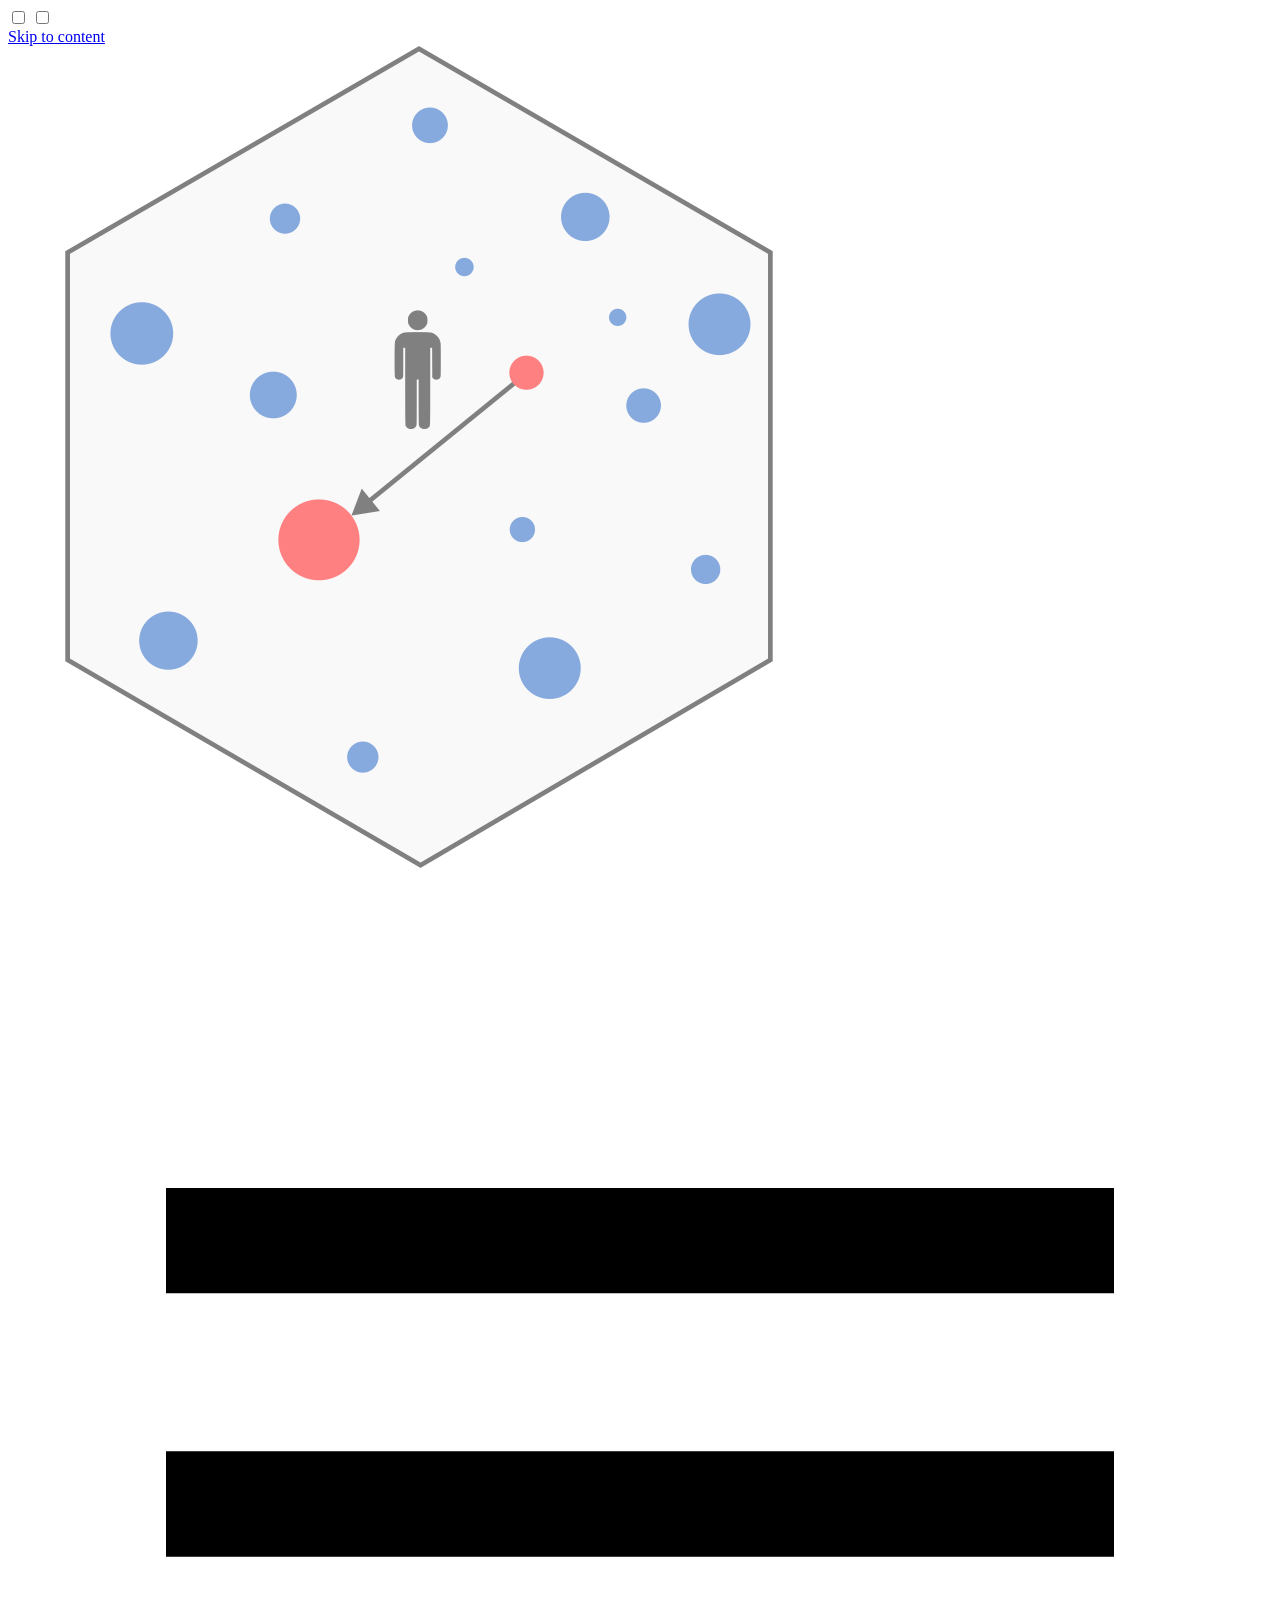
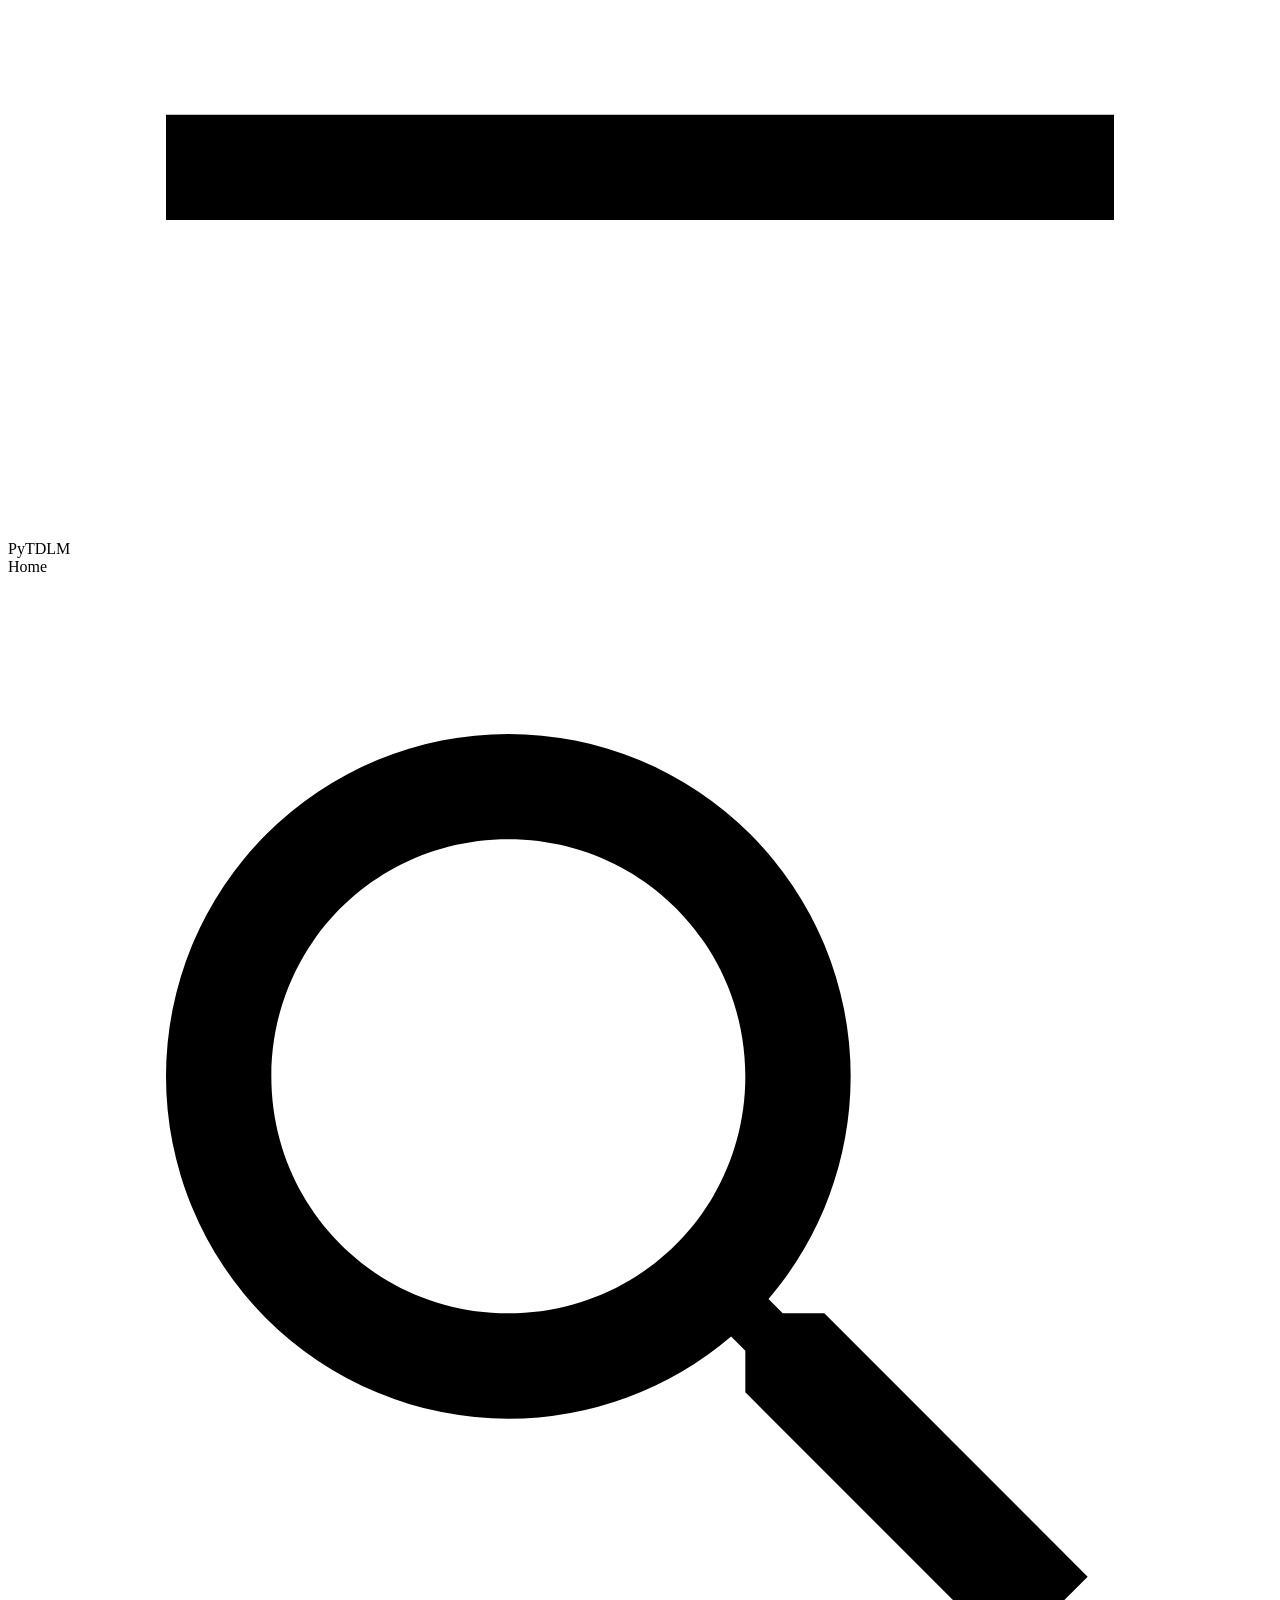
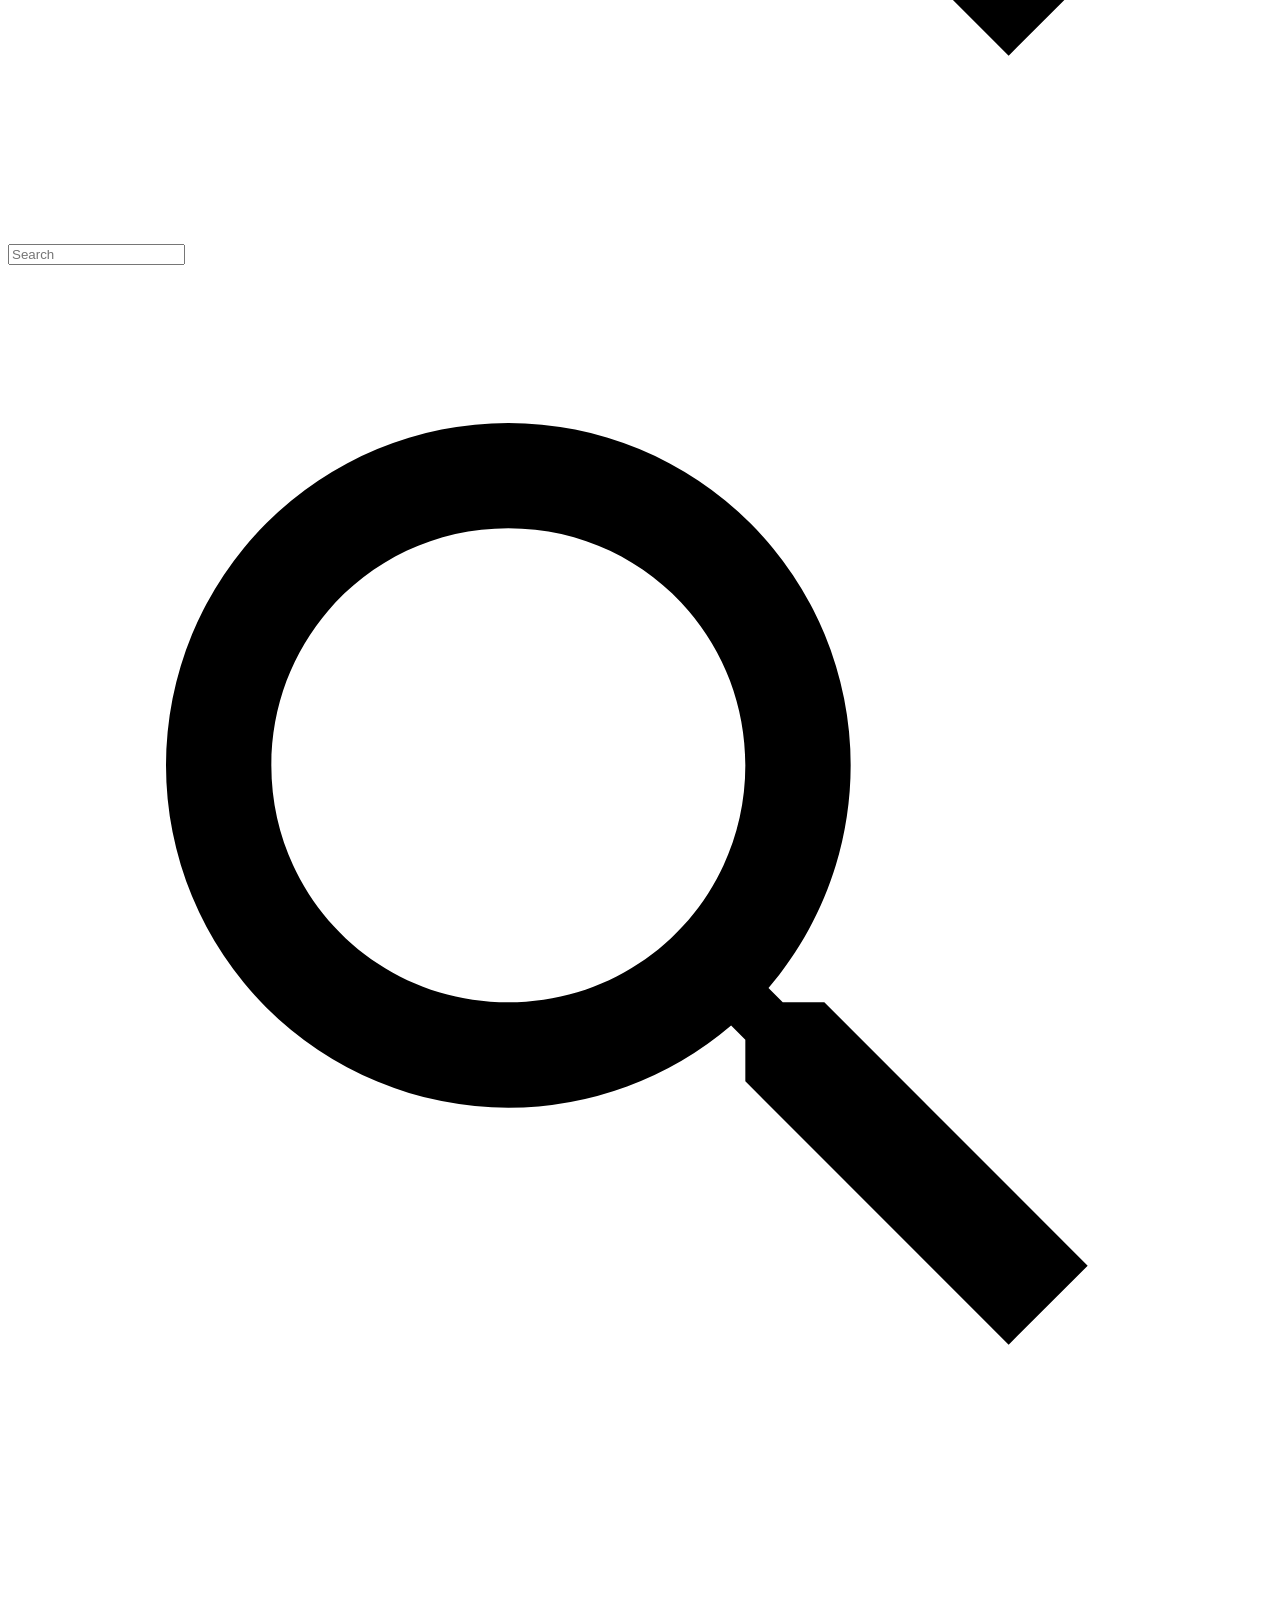
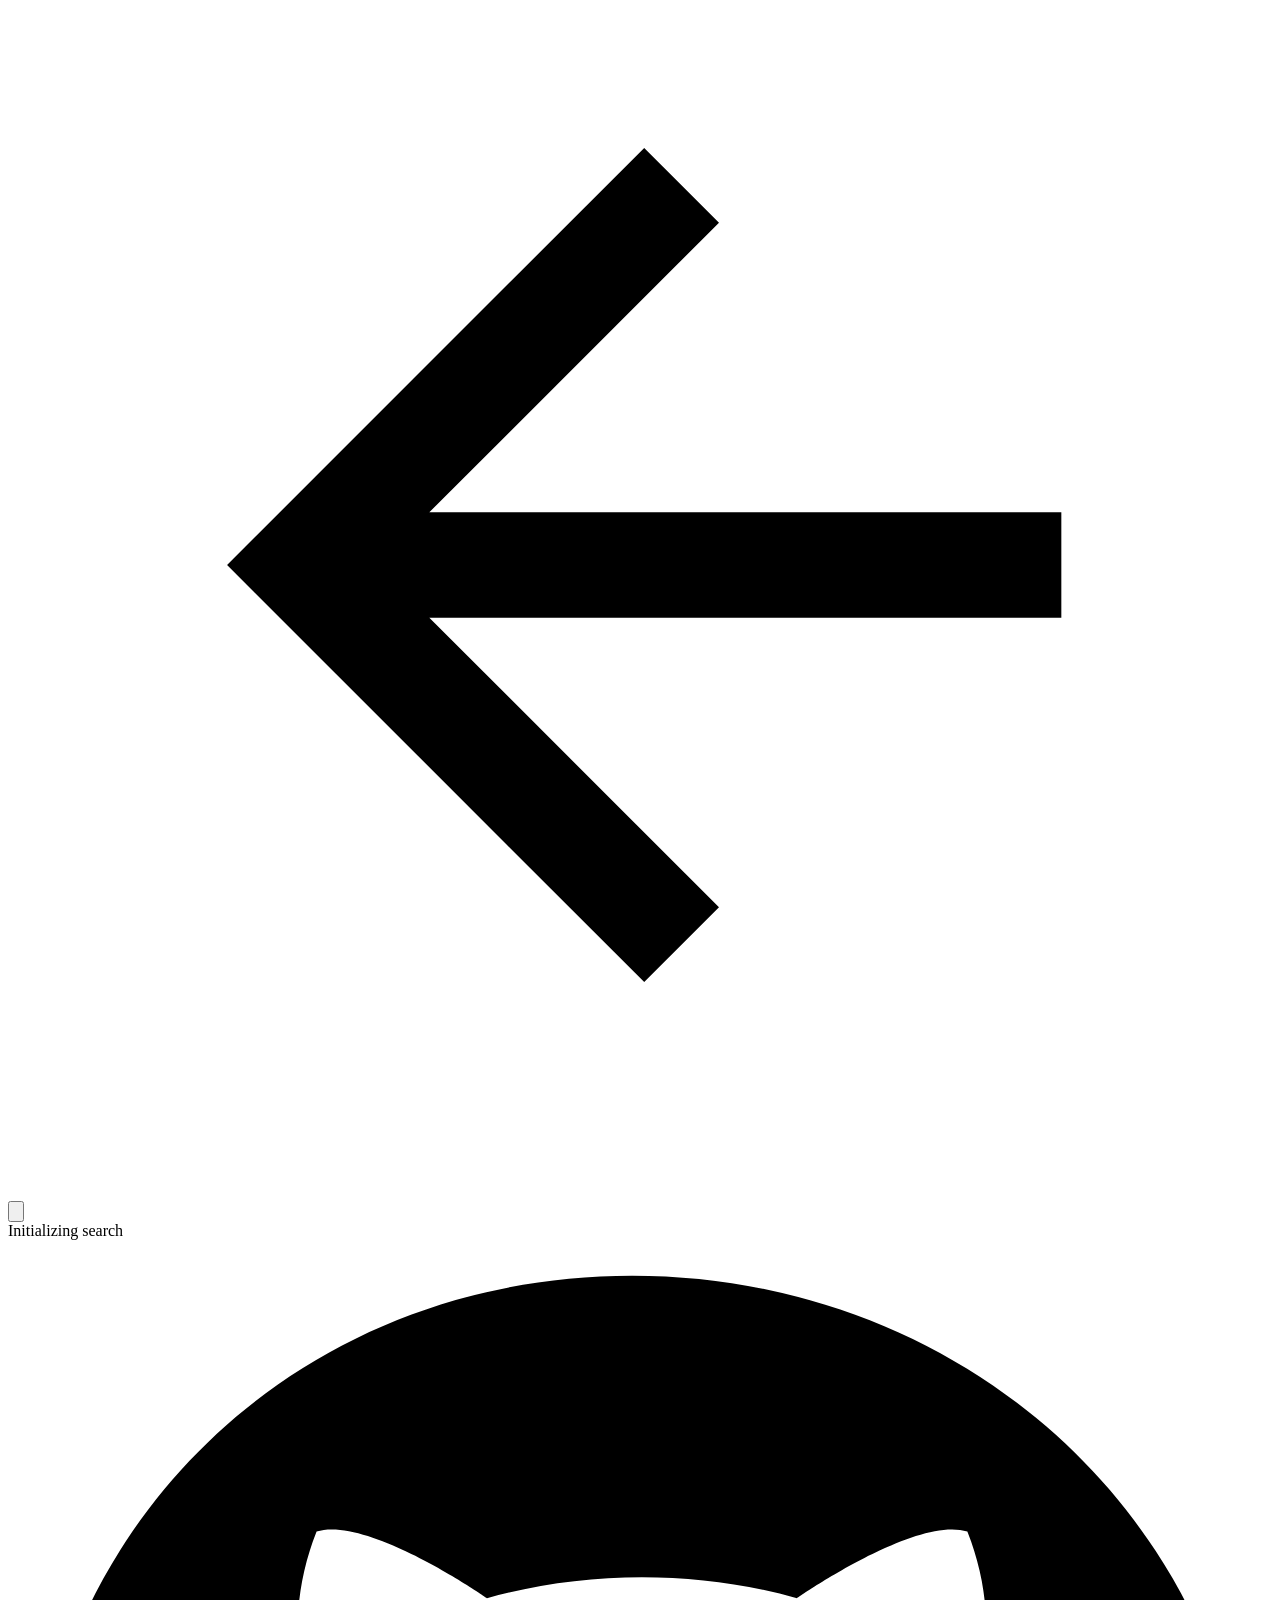
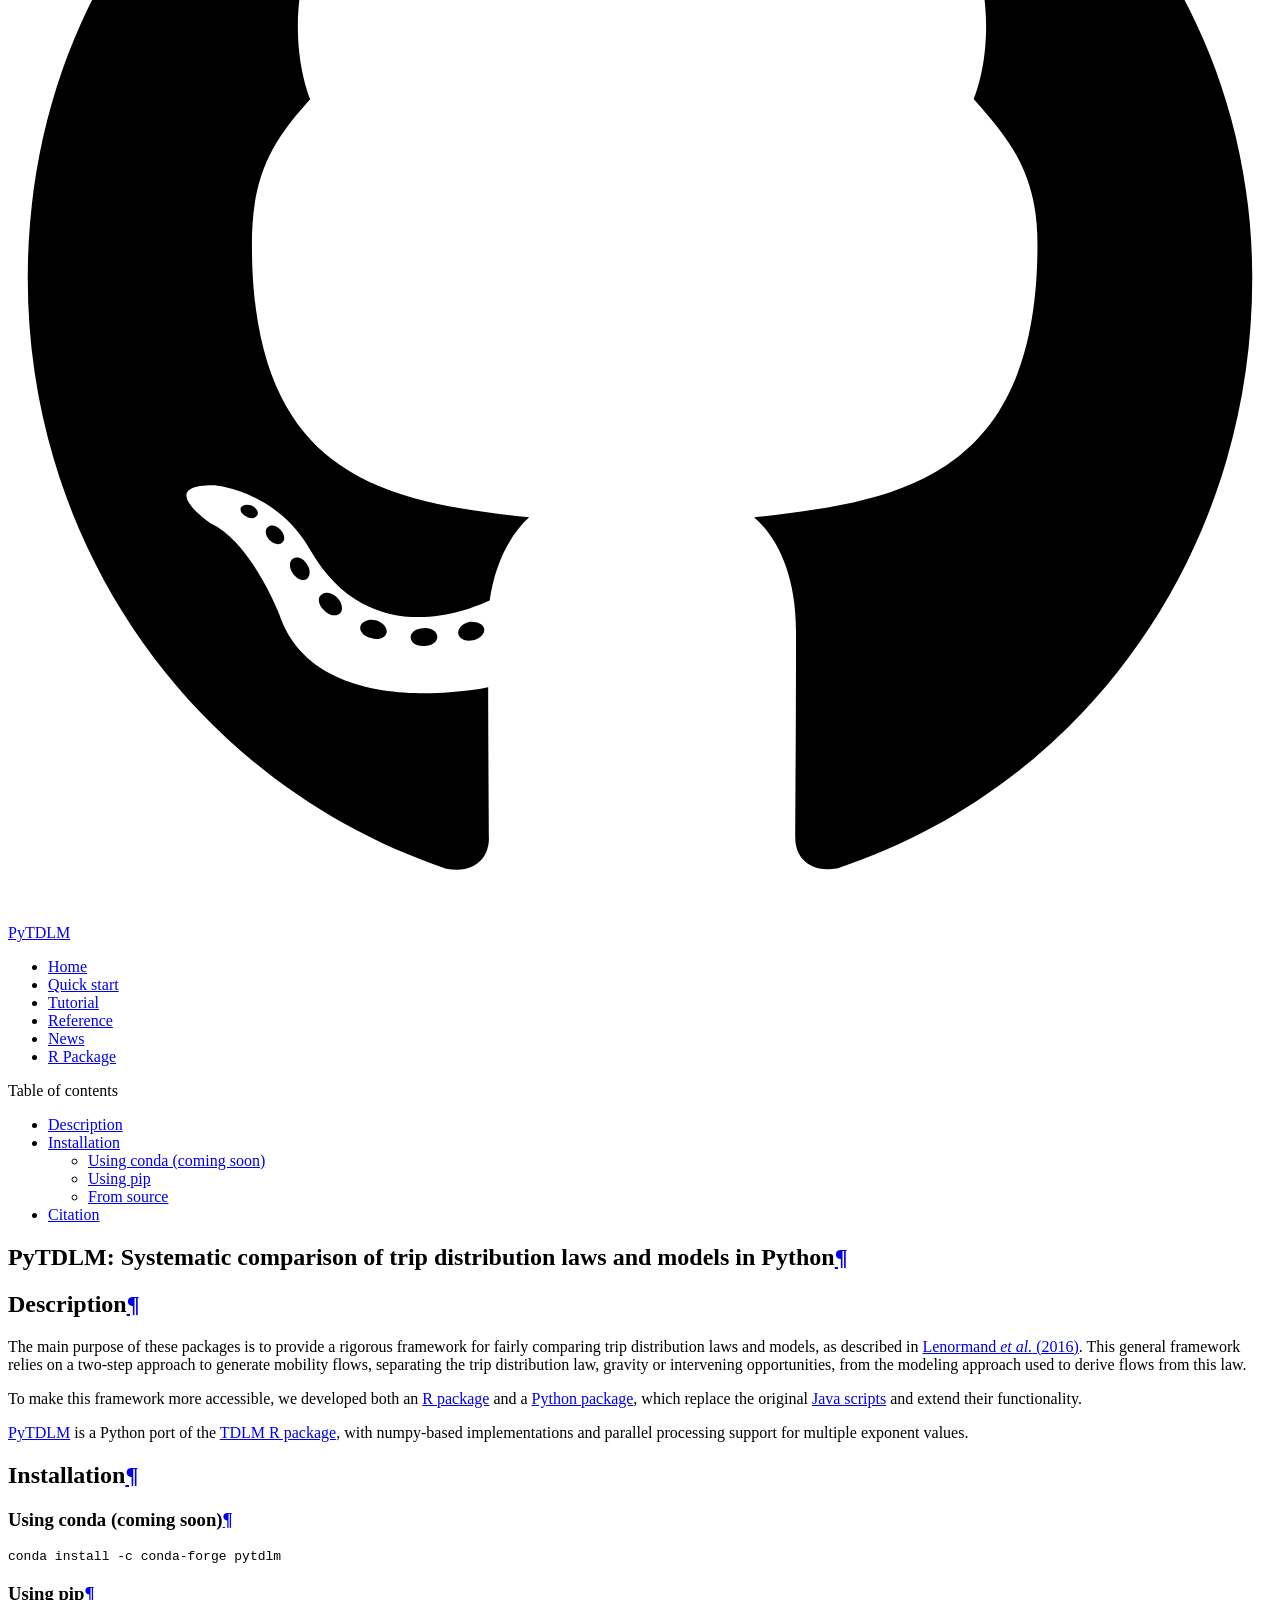
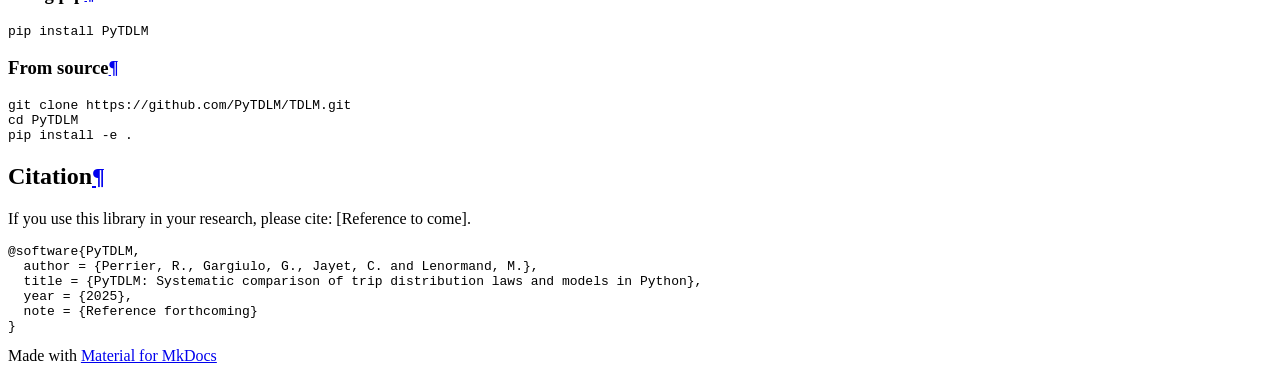
==== index.html @ 4f4fb5ac "Deployed 75eda96 with MkDocs version: 1.6.1" ====
<!doctype html>
<html lang="en" class="no-js">
  <head>
    
      <meta charset="utf-8">
      <meta name="viewport" content="width=device-width,initial-scale=1">
      
      
      
        <link rel="canonical" href="https://rtdlm.github.io/PyTDLM/">
      
      
      
        <link rel="next" href="start/">
      
      
      <link rel="icon" href="assets/logo.png">
      <meta name="generator" content="mkdocs-1.6.1, mkdocs-material-9.6.20">
    
    
      
        <title>PyTDLM</title>
      
    
    
      <link rel="stylesheet" href="assets/stylesheets/main.e53b48f4.min.css">
      
        
        <link rel="stylesheet" href="assets/stylesheets/palette.06af60db.min.css">
      
      


    
    
      
    
    
      
        
        
        <link rel="preconnect" href="https://fonts.gstatic.com" crossorigin>
        <link rel="stylesheet" href="https://fonts.googleapis.com/css?family=Roboto:300,300i,400,400i,700,700i%7CRoboto+Mono:400,400i,700,700i&display=fallback">
        <style>:root{--md-text-font:"Roboto";--md-code-font:"Roboto Mono"}</style>
      
    
    
      <link rel="stylesheet" href="assets/_mkdocstrings.css">
    
    <script>__md_scope=new URL(".",location),__md_hash=e=>[...e].reduce(((e,_)=>(e<<5)-e+_.charCodeAt(0)),0),__md_get=(e,_=localStorage,t=__md_scope)=>JSON.parse(_.getItem(t.pathname+"."+e)),__md_set=(e,_,t=localStorage,a=__md_scope)=>{try{t.setItem(a.pathname+"."+e,JSON.stringify(_))}catch(e){}}</script>
    
      

    
    
    
  </head>
  
  
    
    
    
    
    
    <body dir="ltr" data-md-color-scheme="default" data-md-color-primary="deep-purple" data-md-color-accent="indigo">
  
    
    <input class="md-toggle" data-md-toggle="drawer" type="checkbox" id="__drawer" autocomplete="off">
    <input class="md-toggle" data-md-toggle="search" type="checkbox" id="__search" autocomplete="off">
    <label class="md-overlay" for="__drawer"></label>
    <div data-md-component="skip">
      
        
        <a href="#pytdlm-systematic-comparison-of-trip-distribution-laws-and-models-in-python" class="md-skip">
          Skip to content
        </a>
      
    </div>
    <div data-md-component="announce">
      
    </div>
    
    
      

  

<header class="md-header md-header--shadow md-header--lifted" data-md-component="header">
  <nav class="md-header__inner md-grid" aria-label="Header">
    <a href="." title="PyTDLM" class="md-header__button md-logo" aria-label="PyTDLM" data-md-component="logo">
      
  <img src="assets/logo.png" alt="logo">

    </a>
    <label class="md-header__button md-icon" for="__drawer">
      
      <svg xmlns="http://www.w3.org/2000/svg" viewBox="0 0 24 24"><path d="M3 6h18v2H3zm0 5h18v2H3zm0 5h18v2H3z"/></svg>
    </label>
    <div class="md-header__title" data-md-component="header-title">
      <div class="md-header__ellipsis">
        <div class="md-header__topic">
          <span class="md-ellipsis">
            PyTDLM
          </span>
        </div>
        <div class="md-header__topic" data-md-component="header-topic">
          <span class="md-ellipsis">
            
              Home
            
          </span>
        </div>
      </div>
    </div>
    
      
    
    
    
    
      
      
        <label class="md-header__button md-icon" for="__search">
          
          <svg xmlns="http://www.w3.org/2000/svg" viewBox="0 0 24 24"><path d="M9.5 3A6.5 6.5 0 0 1 16 9.5c0 1.61-.59 3.09-1.56 4.23l.27.27h.79l5 5-1.5 1.5-5-5v-.79l-.27-.27A6.52 6.52 0 0 1 9.5 16 6.5 6.5 0 0 1 3 9.5 6.5 6.5 0 0 1 9.5 3m0 2C7 5 5 7 5 9.5S7 14 9.5 14 14 12 14 9.5 12 5 9.5 5"/></svg>
        </label>
        <div class="md-search" data-md-component="search" role="dialog">
  <label class="md-search__overlay" for="__search"></label>
  <div class="md-search__inner" role="search">
    <form class="md-search__form" name="search">
      <input type="text" class="md-search__input" name="query" aria-label="Search" placeholder="Search" autocapitalize="off" autocorrect="off" autocomplete="off" spellcheck="false" data-md-component="search-query" required>
      <label class="md-search__icon md-icon" for="__search">
        
        <svg xmlns="http://www.w3.org/2000/svg" viewBox="0 0 24 24"><path d="M9.5 3A6.5 6.5 0 0 1 16 9.5c0 1.61-.59 3.09-1.56 4.23l.27.27h.79l5 5-1.5 1.5-5-5v-.79l-.27-.27A6.52 6.52 0 0 1 9.5 16 6.5 6.5 0 0 1 3 9.5 6.5 6.5 0 0 1 9.5 3m0 2C7 5 5 7 5 9.5S7 14 9.5 14 14 12 14 9.5 12 5 9.5 5"/></svg>
        
        <svg xmlns="http://www.w3.org/2000/svg" viewBox="0 0 24 24"><path d="M20 11v2H8l5.5 5.5-1.42 1.42L4.16 12l7.92-7.92L13.5 5.5 8 11z"/></svg>
      </label>
      <nav class="md-search__options" aria-label="Search">
        
        <button type="reset" class="md-search__icon md-icon" title="Clear" aria-label="Clear" tabindex="-1">
          
          <svg xmlns="http://www.w3.org/2000/svg" viewBox="0 0 24 24"><path d="M19 6.41 17.59 5 12 10.59 6.41 5 5 6.41 10.59 12 5 17.59 6.41 19 12 13.41 17.59 19 19 17.59 13.41 12z"/></svg>
        </button>
      </nav>
      
    </form>
    <div class="md-search__output">
      <div class="md-search__scrollwrap" tabindex="0" data-md-scrollfix>
        <div class="md-search-result" data-md-component="search-result">
          <div class="md-search-result__meta">
            Initializing search
          </div>
          <ol class="md-search-result__list" role="presentation"></ol>
        </div>
      </div>
    </div>
  </div>
</div>
      
    
    
      <div class="md-header__source">
        <a href="https://github.com/RTDLM/PyTDLM" title="Go to repository" class="md-source" data-md-component="source">
  <div class="md-source__icon md-icon">
    
    <svg xmlns="http://www.w3.org/2000/svg" viewBox="0 0 512 512"><!--! Font Awesome Free 7.0.0 by @fontawesome - https://fontawesome.com License - https://fontawesome.com/license/free (Icons: CC BY 4.0, Fonts: SIL OFL 1.1, Code: MIT License) Copyright 2025 Fonticons, Inc.--><path d="M173.9 397.4c0 2-2.3 3.6-5.2 3.6-3.3.3-5.6-1.3-5.6-3.6 0-2 2.3-3.6 5.2-3.6 3-.3 5.6 1.3 5.6 3.6m-31.1-4.5c-.7 2 1.3 4.3 4.3 4.9 2.6 1 5.6 0 6.2-2s-1.3-4.3-4.3-5.2c-2.6-.7-5.5.3-6.2 2.3m44.2-1.7c-2.9.7-4.9 2.6-4.6 4.9.3 2 2.9 3.3 5.9 2.6 2.9-.7 4.9-2.6 4.6-4.6-.3-1.9-3-3.2-5.9-2.9M252.8 8C114.1 8 8 113.3 8 252c0 110.9 69.8 205.8 169.5 239.2 12.8 2.3 17.3-5.6 17.3-12.1 0-6.2-.3-40.4-.3-61.4 0 0-70 15-84.7-29.8 0 0-11.4-29.1-27.8-36.6 0 0-22.9-15.7 1.6-15.4 0 0 24.9 2 38.6 25.8 21.9 38.6 58.6 27.5 72.9 20.9 2.3-16 8.8-27.1 16-33.7-55.9-6.2-112.3-14.3-112.3-110.5 0-27.5 7.6-41.3 23.6-58.9-2.6-6.5-11.1-33.3 2.6-67.9 20.9-6.5 69 27 69 27 20-5.6 41.5-8.5 62.8-8.5s42.8 2.9 62.8 8.5c0 0 48.1-33.6 69-27 13.7 34.7 5.2 61.4 2.6 67.9 16 17.7 25.8 31.5 25.8 58.9 0 96.5-58.9 104.2-114.8 110.5 9.2 7.9 17 22.9 17 46.4 0 33.7-.3 75.4-.3 83.6 0 6.5 4.6 14.4 17.3 12.1C436.2 457.8 504 362.9 504 252 504 113.3 391.5 8 252.8 8M105.2 352.9c-1.3 1-1 3.3.7 5.2 1.6 1.6 3.9 2.3 5.2 1 1.3-1 1-3.3-.7-5.2-1.6-1.6-3.9-2.3-5.2-1m-10.8-8.1c-.7 1.3.3 2.9 2.3 3.9 1.6 1 3.6.7 4.3-.7.7-1.3-.3-2.9-2.3-3.9-2-.6-3.6-.3-4.3.7m32.4 35.6c-1.6 1.3-1 4.3 1.3 6.2 2.3 2.3 5.2 2.6 6.5 1 1.3-1.3.7-4.3-1.3-6.2-2.2-2.3-5.2-2.6-6.5-1m-11.4-14.7c-1.6 1-1.6 3.6 0 5.9s4.3 3.3 5.6 2.3c1.6-1.3 1.6-3.9 0-6.2-1.4-2.3-4-3.3-5.6-2"/></svg>
  </div>
  <div class="md-source__repository">
    PyTDLM
  </div>
</a>
      </div>
    
  </nav>
  
    
      
<nav class="md-tabs" aria-label="Tabs" data-md-component="tabs">
  <div class="md-grid">
    <ul class="md-tabs__list">
      
        
  
  
  
    
  
  
    <li class="md-tabs__item md-tabs__item--active">
      <a href="." class="md-tabs__link">
        
  
  
    
  
  Home

      </a>
    </li>
  

      
        
  
  
  
  
    <li class="md-tabs__item">
      <a href="start/" class="md-tabs__link">
        
  
  
    
  
  Quick start

      </a>
    </li>
  

      
        
  
  
  
  
    <li class="md-tabs__item">
      <a href="tutorial/" class="md-tabs__link">
        
  
  
    
  
  Tutorial

      </a>
    </li>
  

      
        
  
  
  
  
    <li class="md-tabs__item">
      <a href="reference/" class="md-tabs__link">
        
  
  
    
  
  Reference

      </a>
    </li>
  

      
        
  
  
  
  
    <li class="md-tabs__item">
      <a href="news/" class="md-tabs__link">
        
  
  
    
  
  News

      </a>
    </li>
  

      
        
  
  
  
  
    <li class="md-tabs__item">
      <a href="https://rtdlm.github.io/TDLM/" class="md-tabs__link">
        
  
  
    
  
  R Package

      </a>
    </li>
  

      
    </ul>
  </div>
</nav>
    
  
</header>
    
    <div class="md-container" data-md-component="container">
      
      
        
      
      <main class="md-main" data-md-component="main">
        <div class="md-main__inner md-grid">
          
            
              
                
              
              <div class="md-sidebar md-sidebar--primary" data-md-component="sidebar" data-md-type="navigation" hidden>
                <div class="md-sidebar__scrollwrap">
                  <div class="md-sidebar__inner">
                    


  


<nav class="md-nav md-nav--primary md-nav--lifted" aria-label="Navigation" data-md-level="0">
  <label class="md-nav__title" for="__drawer">
    <a href="." title="PyTDLM" class="md-nav__button md-logo" aria-label="PyTDLM" data-md-component="logo">
      
  <img src="assets/logo.png" alt="logo">

    </a>
    PyTDLM
  </label>
  
    <div class="md-nav__source">
      <a href="https://github.com/RTDLM/PyTDLM" title="Go to repository" class="md-source" data-md-component="source">
  <div class="md-source__icon md-icon">
    
    <svg xmlns="http://www.w3.org/2000/svg" viewBox="0 0 512 512"><!--! Font Awesome Free 7.0.0 by @fontawesome - https://fontawesome.com License - https://fontawesome.com/license/free (Icons: CC BY 4.0, Fonts: SIL OFL 1.1, Code: MIT License) Copyright 2025 Fonticons, Inc.--><path d="M173.9 397.4c0 2-2.3 3.6-5.2 3.6-3.3.3-5.6-1.3-5.6-3.6 0-2 2.3-3.6 5.2-3.6 3-.3 5.6 1.3 5.6 3.6m-31.1-4.5c-.7 2 1.3 4.3 4.3 4.9 2.6 1 5.6 0 6.2-2s-1.3-4.3-4.3-5.2c-2.6-.7-5.5.3-6.2 2.3m44.2-1.7c-2.9.7-4.9 2.6-4.6 4.9.3 2 2.9 3.3 5.9 2.6 2.9-.7 4.9-2.6 4.6-4.6-.3-1.9-3-3.2-5.9-2.9M252.8 8C114.1 8 8 113.3 8 252c0 110.9 69.8 205.8 169.5 239.2 12.8 2.3 17.3-5.6 17.3-12.1 0-6.2-.3-40.4-.3-61.4 0 0-70 15-84.7-29.8 0 0-11.4-29.1-27.8-36.6 0 0-22.9-15.7 1.6-15.4 0 0 24.9 2 38.6 25.8 21.9 38.6 58.6 27.5 72.9 20.9 2.3-16 8.8-27.1 16-33.7-55.9-6.2-112.3-14.3-112.3-110.5 0-27.5 7.6-41.3 23.6-58.9-2.6-6.5-11.1-33.3 2.6-67.9 20.9-6.5 69 27 69 27 20-5.6 41.5-8.5 62.8-8.5s42.8 2.9 62.8 8.5c0 0 48.1-33.6 69-27 13.7 34.7 5.2 61.4 2.6 67.9 16 17.7 25.8 31.5 25.8 58.9 0 96.5-58.9 104.2-114.8 110.5 9.2 7.9 17 22.9 17 46.4 0 33.7-.3 75.4-.3 83.6 0 6.5 4.6 14.4 17.3 12.1C436.2 457.8 504 362.9 504 252 504 113.3 391.5 8 252.8 8M105.2 352.9c-1.3 1-1 3.3.7 5.2 1.6 1.6 3.9 2.3 5.2 1 1.3-1 1-3.3-.7-5.2-1.6-1.6-3.9-2.3-5.2-1m-10.8-8.1c-.7 1.3.3 2.9 2.3 3.9 1.6 1 3.6.7 4.3-.7.7-1.3-.3-2.9-2.3-3.9-2-.6-3.6-.3-4.3.7m32.4 35.6c-1.6 1.3-1 4.3 1.3 6.2 2.3 2.3 5.2 2.6 6.5 1 1.3-1.3.7-4.3-1.3-6.2-2.2-2.3-5.2-2.6-6.5-1m-11.4-14.7c-1.6 1-1.6 3.6 0 5.9s4.3 3.3 5.6 2.3c1.6-1.3 1.6-3.9 0-6.2-1.4-2.3-4-3.3-5.6-2"/></svg>
  </div>
  <div class="md-source__repository">
    PyTDLM
  </div>
</a>
    </div>
  
  <ul class="md-nav__list" data-md-scrollfix>
    
      
      
  
  
    
  
  
  
    <li class="md-nav__item md-nav__item--active">
      
      <input class="md-nav__toggle md-toggle" type="checkbox" id="__toc">
      
      
        
      
      
        <label class="md-nav__link md-nav__link--active" for="__toc">
          
  
  
  <span class="md-ellipsis">
    Home
    
  </span>
  

          <span class="md-nav__icon md-icon"></span>
        </label>
      
      <a href="." class="md-nav__link md-nav__link--active">
        
  
  
  <span class="md-ellipsis">
    Home
    
  </span>
  

      </a>
      
        

<nav class="md-nav md-nav--secondary" aria-label="Table of contents">
  
  
  
    
  
  
    <label class="md-nav__title" for="__toc">
      <span class="md-nav__icon md-icon"></span>
      Table of contents
    </label>
    <ul class="md-nav__list" data-md-component="toc" data-md-scrollfix>
      
        <li class="md-nav__item">
  <a href="#description" class="md-nav__link">
    <span class="md-ellipsis">
      Description
    </span>
  </a>
  
</li>
      
        <li class="md-nav__item">
  <a href="#installation" class="md-nav__link">
    <span class="md-ellipsis">
      Installation
    </span>
  </a>
  
    <nav class="md-nav" aria-label="Installation">
      <ul class="md-nav__list">
        
          <li class="md-nav__item">
  <a href="#using-conda-coming-soon" class="md-nav__link">
    <span class="md-ellipsis">
      Using conda (coming soon)
    </span>
  </a>
  
</li>
        
          <li class="md-nav__item">
  <a href="#using-pip" class="md-nav__link">
    <span class="md-ellipsis">
      Using pip
    </span>
  </a>
  
</li>
        
          <li class="md-nav__item">
  <a href="#from-source" class="md-nav__link">
    <span class="md-ellipsis">
      From source
    </span>
  </a>
  
</li>
        
      </ul>
    </nav>
  
</li>
      
        <li class="md-nav__item">
  <a href="#citation" class="md-nav__link">
    <span class="md-ellipsis">
      Citation
    </span>
  </a>
  
</li>
      
    </ul>
  
</nav>
      
    </li>
  

    
      
      
  
  
  
  
    <li class="md-nav__item">
      <a href="start/" class="md-nav__link">
        
  
  
  <span class="md-ellipsis">
    Quick start
    
  </span>
  

      </a>
    </li>
  

    
      
      
  
  
  
  
    <li class="md-nav__item">
      <a href="tutorial/" class="md-nav__link">
        
  
  
  <span class="md-ellipsis">
    Tutorial
    
  </span>
  

      </a>
    </li>
  

    
      
      
  
  
  
  
    <li class="md-nav__item">
      <a href="reference/" class="md-nav__link">
        
  
  
  <span class="md-ellipsis">
    Reference
    
  </span>
  

      </a>
    </li>
  

    
      
      
  
  
  
  
    <li class="md-nav__item">
      <a href="news/" class="md-nav__link">
        
  
  
  <span class="md-ellipsis">
    News
    
  </span>
  

      </a>
    </li>
  

    
      
      
  
  
  
  
    <li class="md-nav__item">
      <a href="https://rtdlm.github.io/TDLM/" class="md-nav__link">
        
  
  
  <span class="md-ellipsis">
    R Package
    
  </span>
  

      </a>
    </li>
  

    
  </ul>
</nav>
                  </div>
                </div>
              </div>
            
            
              
                
              
              <div class="md-sidebar md-sidebar--secondary" data-md-component="sidebar" data-md-type="toc" >
                <div class="md-sidebar__scrollwrap">
                  <div class="md-sidebar__inner">
                    

<nav class="md-nav md-nav--secondary" aria-label="Table of contents">
  
  
  
    
  
  
    <label class="md-nav__title" for="__toc">
      <span class="md-nav__icon md-icon"></span>
      Table of contents
    </label>
    <ul class="md-nav__list" data-md-component="toc" data-md-scrollfix>
      
        <li class="md-nav__item">
  <a href="#description" class="md-nav__link">
    <span class="md-ellipsis">
      Description
    </span>
  </a>
  
</li>
      
        <li class="md-nav__item">
  <a href="#installation" class="md-nav__link">
    <span class="md-ellipsis">
      Installation
    </span>
  </a>
  
    <nav class="md-nav" aria-label="Installation">
      <ul class="md-nav__list">
        
          <li class="md-nav__item">
  <a href="#using-conda-coming-soon" class="md-nav__link">
    <span class="md-ellipsis">
      Using conda (coming soon)
    </span>
  </a>
  
</li>
        
          <li class="md-nav__item">
  <a href="#using-pip" class="md-nav__link">
    <span class="md-ellipsis">
      Using pip
    </span>
  </a>
  
</li>
        
          <li class="md-nav__item">
  <a href="#from-source" class="md-nav__link">
    <span class="md-ellipsis">
      From source
    </span>
  </a>
  
</li>
        
      </ul>
    </nav>
  
</li>
      
        <li class="md-nav__item">
  <a href="#citation" class="md-nav__link">
    <span class="md-ellipsis">
      Citation
    </span>
  </a>
  
</li>
      
    </ul>
  
</nav>
                  </div>
                </div>
              </div>
            
          
          
            <div class="md-content" data-md-component="content">
              <article class="md-content__inner md-typeset">
                
                  
  



  
  


<h1 id="pytdlm-systematic-comparison-of-trip-distribution-laws-and-models-in-python">PyTDLM: Systematic comparison of trip distribution laws and models in Python<a class="headerlink" href="#pytdlm-systematic-comparison-of-trip-distribution-laws-and-models-in-python" title="Permanent link">&para;</a></h1>
<h2 id="description">Description<a class="headerlink" href="#description" title="Permanent link">&para;</a></h2>
<p>The main purpose of these packages is to provide a rigorous framework for 
fairly comparing trip distribution laws and models, as described in 
<a href="https://doi.org/10.1016/j.jtrangeo.2015.12.008">Lenormand <em>et al.</em> (2016)</a>. 
This general framework relies on a two-step approach to generate mobility flows, 
separating the trip distribution law, gravity or intervening opportunities, from 
the modeling approach used to derive flows from this law. </p>
<p>To make this framework more accessible, we developed both an 
<a href="https://rtdlm.github.io/TDLM/">R package</a> 
and a <a href="https://rtdlm.github.io/PyTDLM/">Python package</a>, which replace the 
original <a href="https://github.com/maximelenormand/Trip-distribution-laws-and-models">Java scripts</a> 
and extend their functionality.</p>
<p><a href="https://rtdlm.github.io/PyTDLM/">PyTDLM</a> is a Python port of the 
<a href="https://github.com/RTDLM/TDLM">TDLM R package</a>, with 
numpy-based implementations and parallel processing support for multiple 
exponent values. </p>
<h2 id="installation">Installation<a class="headerlink" href="#installation" title="Permanent link">&para;</a></h2>
<h3 id="using-conda-coming-soon">Using conda (coming soon)<a class="headerlink" href="#using-conda-coming-soon" title="Permanent link">&para;</a></h3>
<div class="language-bash highlight"><pre><span></span><code><span id="__span-0-1"><a id="__codelineno-0-1" name="__codelineno-0-1" href="#__codelineno-0-1"></a>conda<span class="w"> </span>install<span class="w"> </span>-c<span class="w"> </span>conda-forge<span class="w"> </span>pytdlm
</span></code></pre></div>
<h3 id="using-pip">Using pip<a class="headerlink" href="#using-pip" title="Permanent link">&para;</a></h3>
<div class="language-bash highlight"><pre><span></span><code><span id="__span-1-1"><a id="__codelineno-1-1" name="__codelineno-1-1" href="#__codelineno-1-1"></a>pip<span class="w"> </span>install<span class="w"> </span>PyTDLM
</span></code></pre></div>
<h3 id="from-source">From source<a class="headerlink" href="#from-source" title="Permanent link">&para;</a></h3>
<div class="language-bash highlight"><pre><span></span><code><span id="__span-2-1"><a id="__codelineno-2-1" name="__codelineno-2-1" href="#__codelineno-2-1"></a>git<span class="w"> </span>clone<span class="w"> </span>https://github.com/PyTDLM/TDLM.git
</span><span id="__span-2-2"><a id="__codelineno-2-2" name="__codelineno-2-2" href="#__codelineno-2-2"></a><span class="nb">cd</span><span class="w"> </span>PyTDLM
</span><span id="__span-2-3"><a id="__codelineno-2-3" name="__codelineno-2-3" href="#__codelineno-2-3"></a>pip<span class="w"> </span>install<span class="w"> </span>-e<span class="w"> </span>.
</span></code></pre></div>
<h2 id="citation">Citation<a class="headerlink" href="#citation" title="Permanent link">&para;</a></h2>
<p>If you use this library in your research, please cite: [Reference to come].</p>
<div class="language-bibtex highlight"><pre><span></span><code><span id="__span-3-1"><a id="__codelineno-3-1" name="__codelineno-3-1" href="#__codelineno-3-1"></a><span class="nc">@software</span><span class="p">{</span><span class="nl">PyTDLM</span><span class="p">,</span>
</span><span id="__span-3-2"><a id="__codelineno-3-2" name="__codelineno-3-2" href="#__codelineno-3-2"></a><span class="w">  </span><span class="na">author</span><span class="w"> </span><span class="p">=</span><span class="w"> </span><span class="s">{Perrier, R., Gargiulo, G., Jayet, C. and Lenormand, M.}</span><span class="p">,</span>
</span><span id="__span-3-3"><a id="__codelineno-3-3" name="__codelineno-3-3" href="#__codelineno-3-3"></a><span class="w">  </span><span class="na">title</span><span class="w"> </span><span class="p">=</span><span class="w"> </span><span class="s">{PyTDLM: Systematic comparison of trip distribution laws and models in Python}</span><span class="p">,</span>
</span><span id="__span-3-4"><a id="__codelineno-3-4" name="__codelineno-3-4" href="#__codelineno-3-4"></a><span class="w">  </span><span class="na">year</span><span class="w"> </span><span class="p">=</span><span class="w"> </span><span class="s">{2025}</span><span class="p">,</span>
</span><span id="__span-3-5"><a id="__codelineno-3-5" name="__codelineno-3-5" href="#__codelineno-3-5"></a><span class="w">  </span><span class="na">note</span><span class="w"> </span><span class="p">=</span><span class="w"> </span><span class="s">{Reference forthcoming}</span>
</span><span id="__span-3-6"><a id="__codelineno-3-6" name="__codelineno-3-6" href="#__codelineno-3-6"></a><span class="p">}</span>
</span></code></pre></div>







  
  




  



                
              </article>
            </div>
          
          
<script>var target=document.getElementById(location.hash.slice(1));target&&target.name&&(target.checked=target.name.startsWith("__tabbed_"))</script>
        </div>
        
      </main>
      
        <footer class="md-footer">
  
  <div class="md-footer-meta md-typeset">
    <div class="md-footer-meta__inner md-grid">
      <div class="md-copyright">
  
  
    Made with
    <a href="https://squidfunk.github.io/mkdocs-material/" target="_blank" rel="noopener">
      Material for MkDocs
    </a>
  
</div>
      
    </div>
  </div>
</footer>
      
    </div>
    <div class="md-dialog" data-md-component="dialog">
      <div class="md-dialog__inner md-typeset"></div>
    </div>
    
    
    
      
      <script id="__config" type="application/json">{"base": ".", "features": ["navigation.tabs", "navigation.tabs.sticky"], "search": "assets/javascripts/workers/search.973d3a69.min.js", "tags": null, "translations": {"clipboard.copied": "Copied to clipboard", "clipboard.copy": "Copy to clipboard", "search.result.more.one": "1 more on this page", "search.result.more.other": "# more on this page", "search.result.none": "No matching documents", "search.result.one": "1 matching document", "search.result.other": "# matching documents", "search.result.placeholder": "Type to start searching", "search.result.term.missing": "Missing", "select.version": "Select version"}, "version": null}</script>
    
    
      <script src="assets/javascripts/bundle.f55a23d4.min.js"></script>
      
    
  </body>
</html>
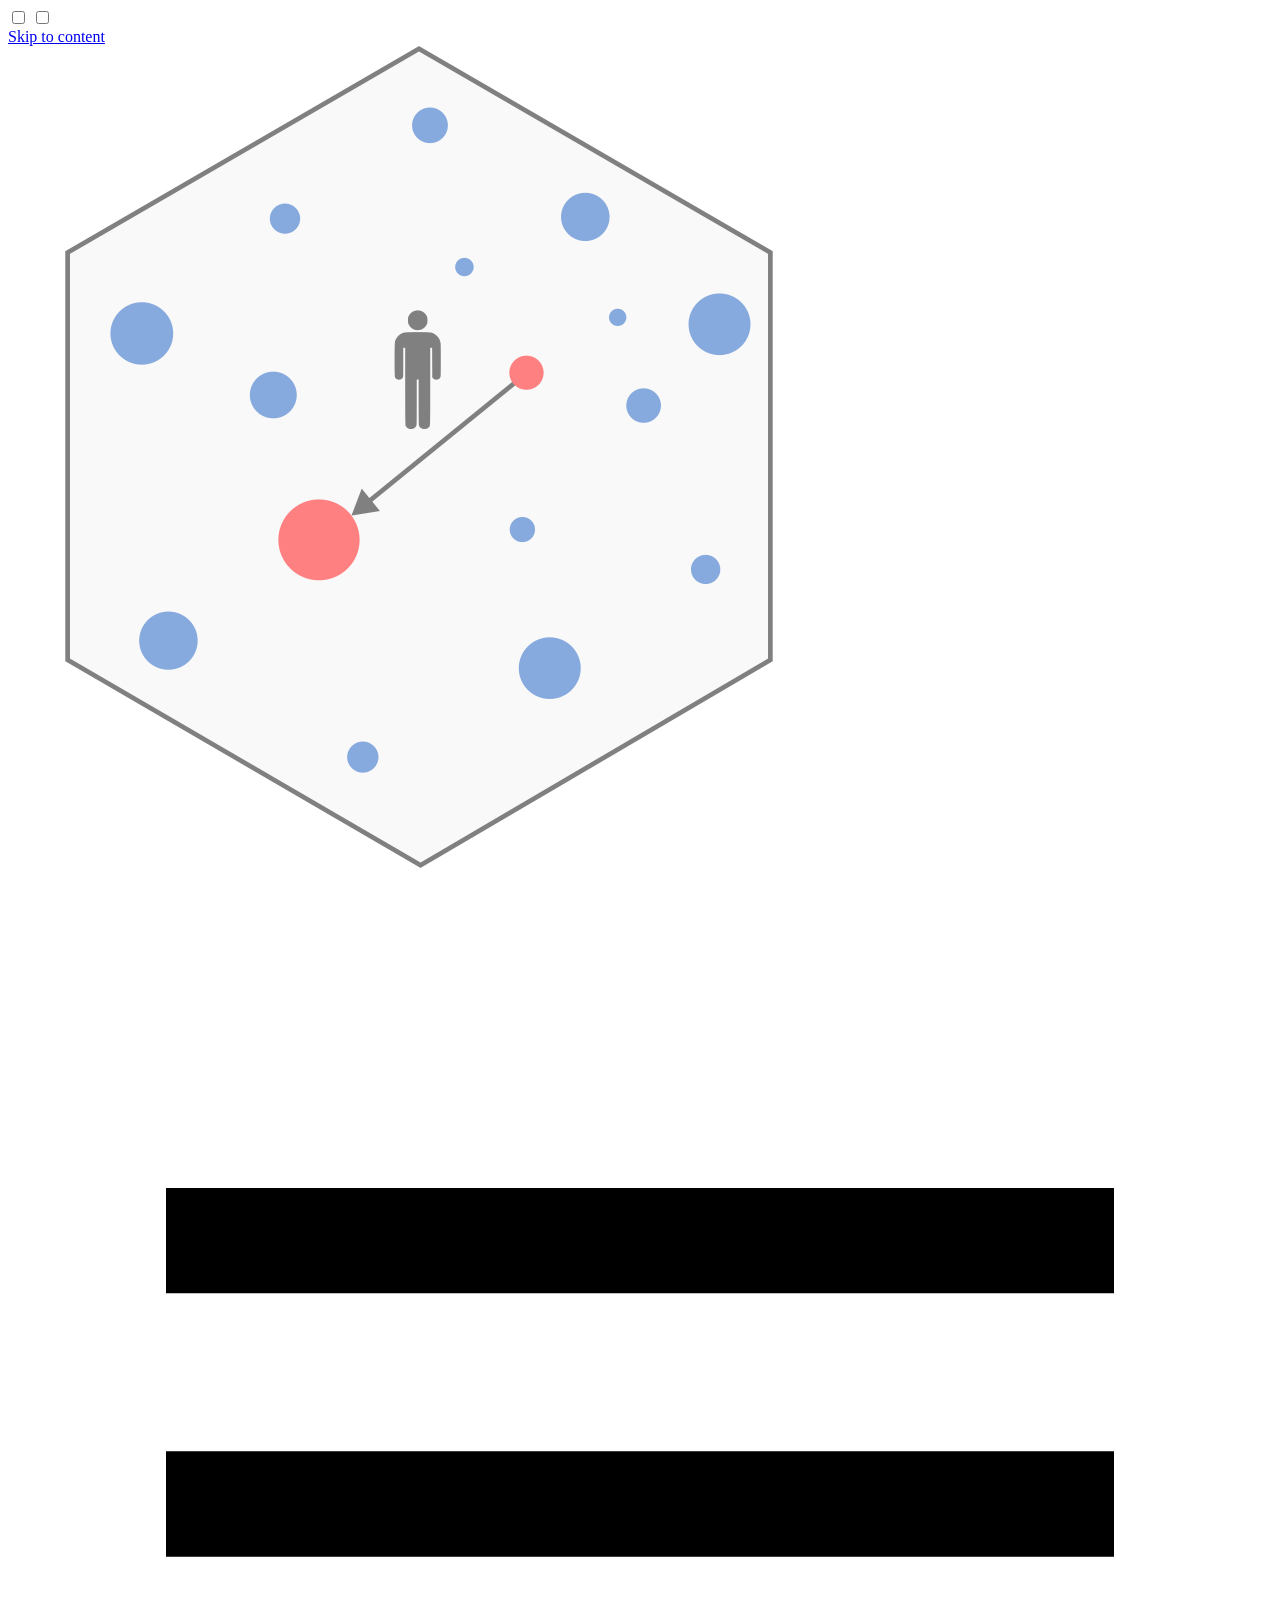
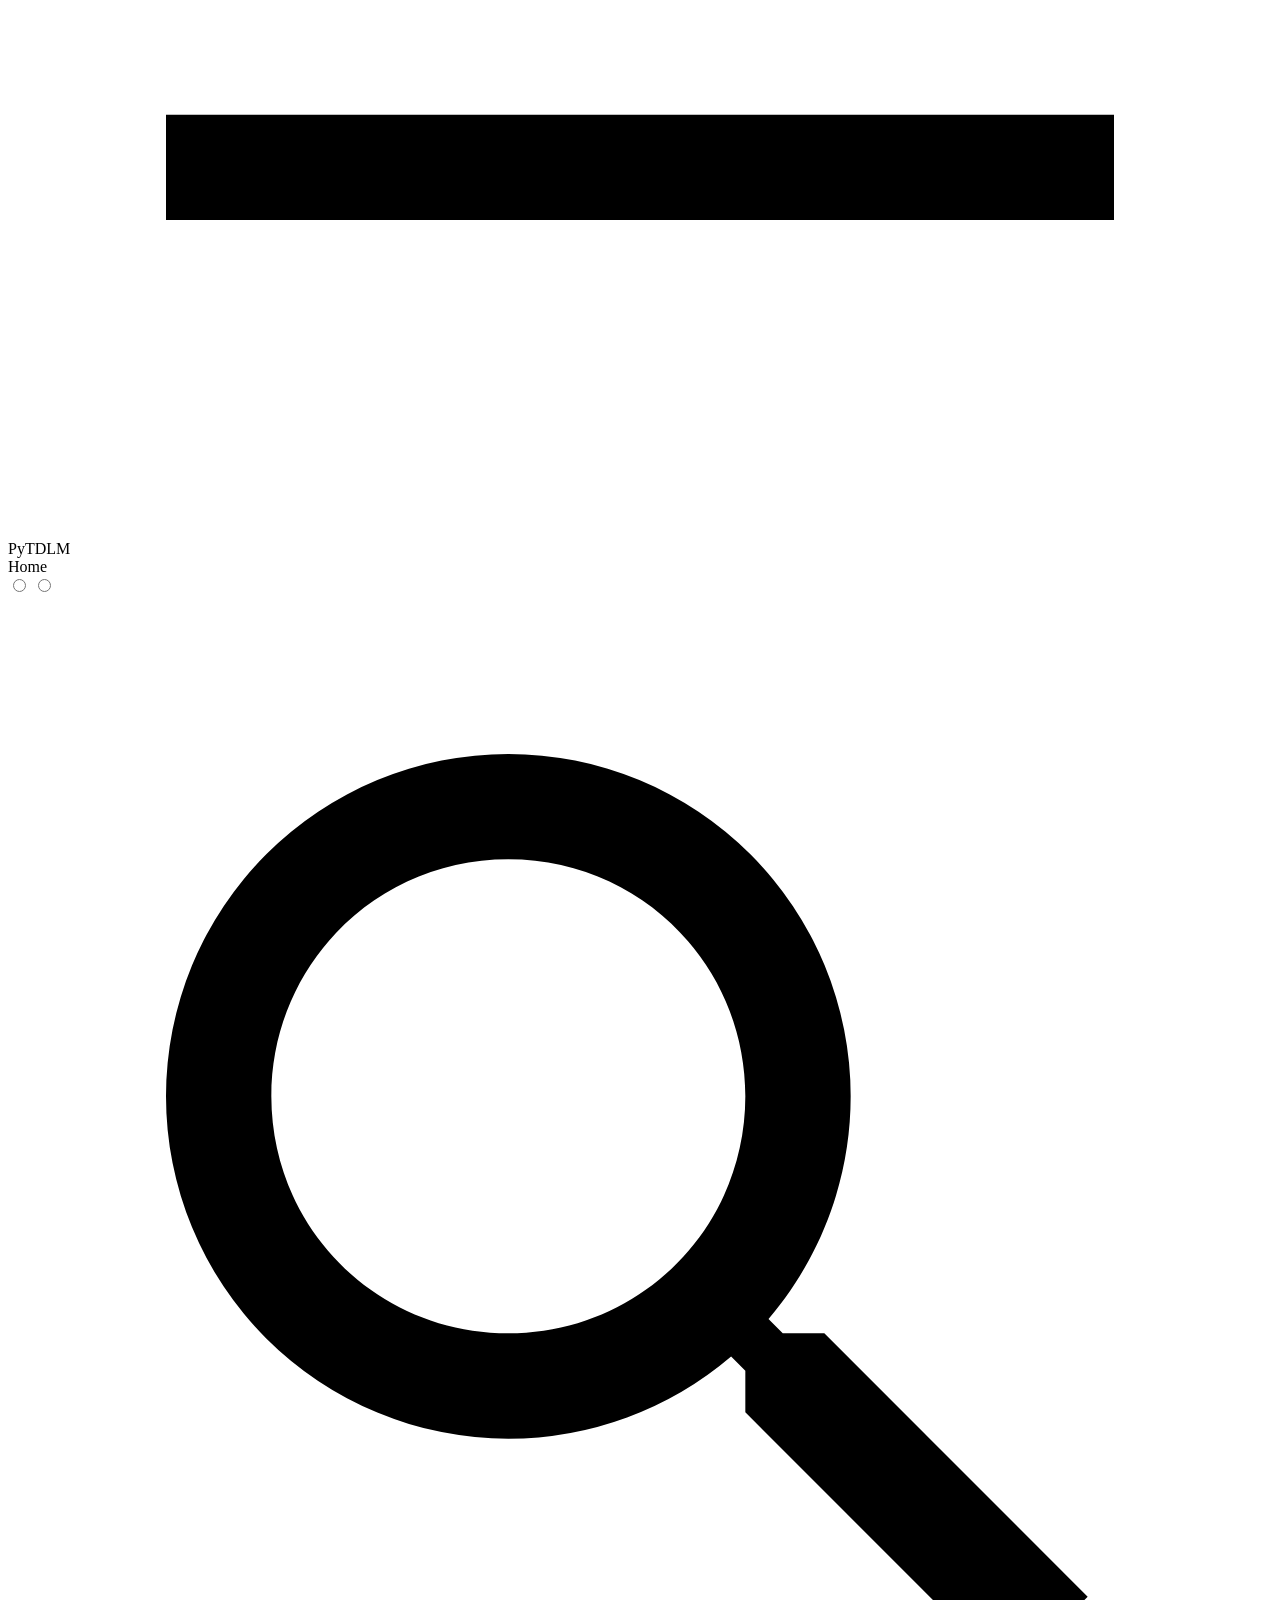
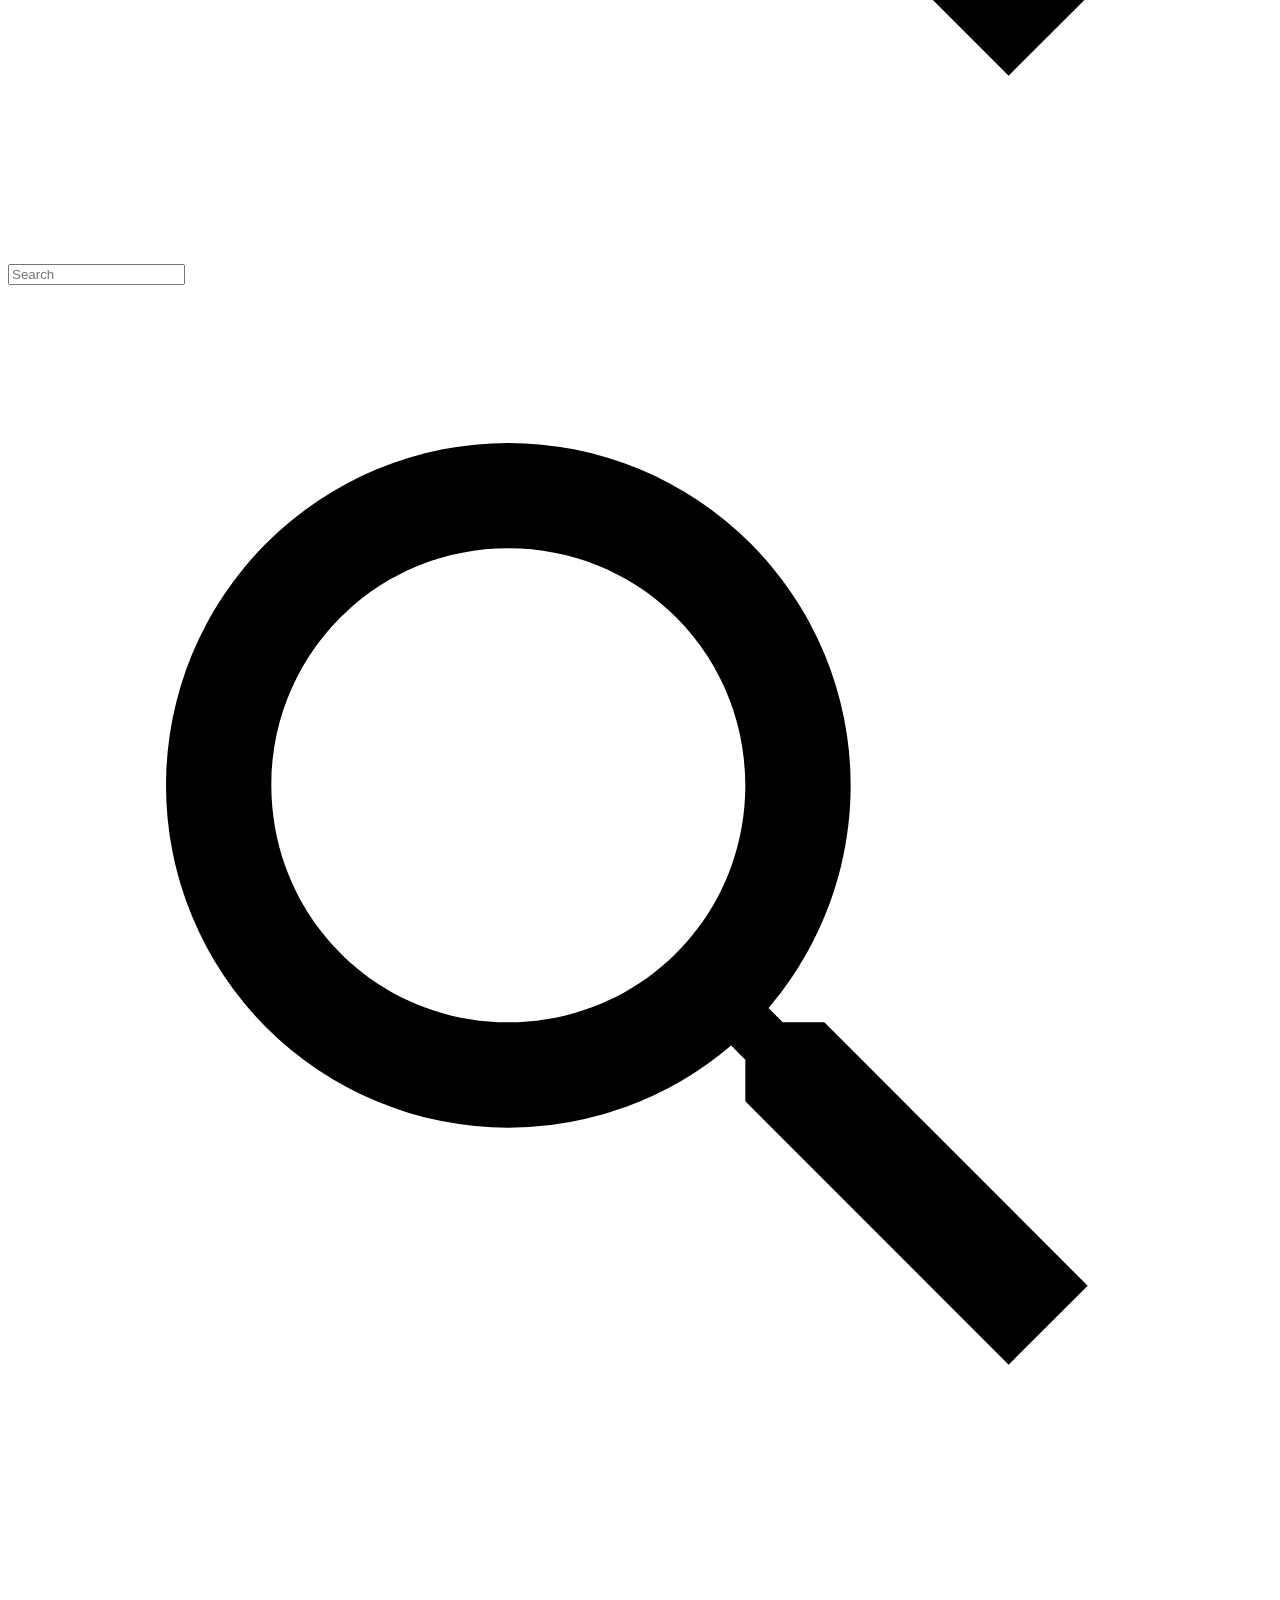
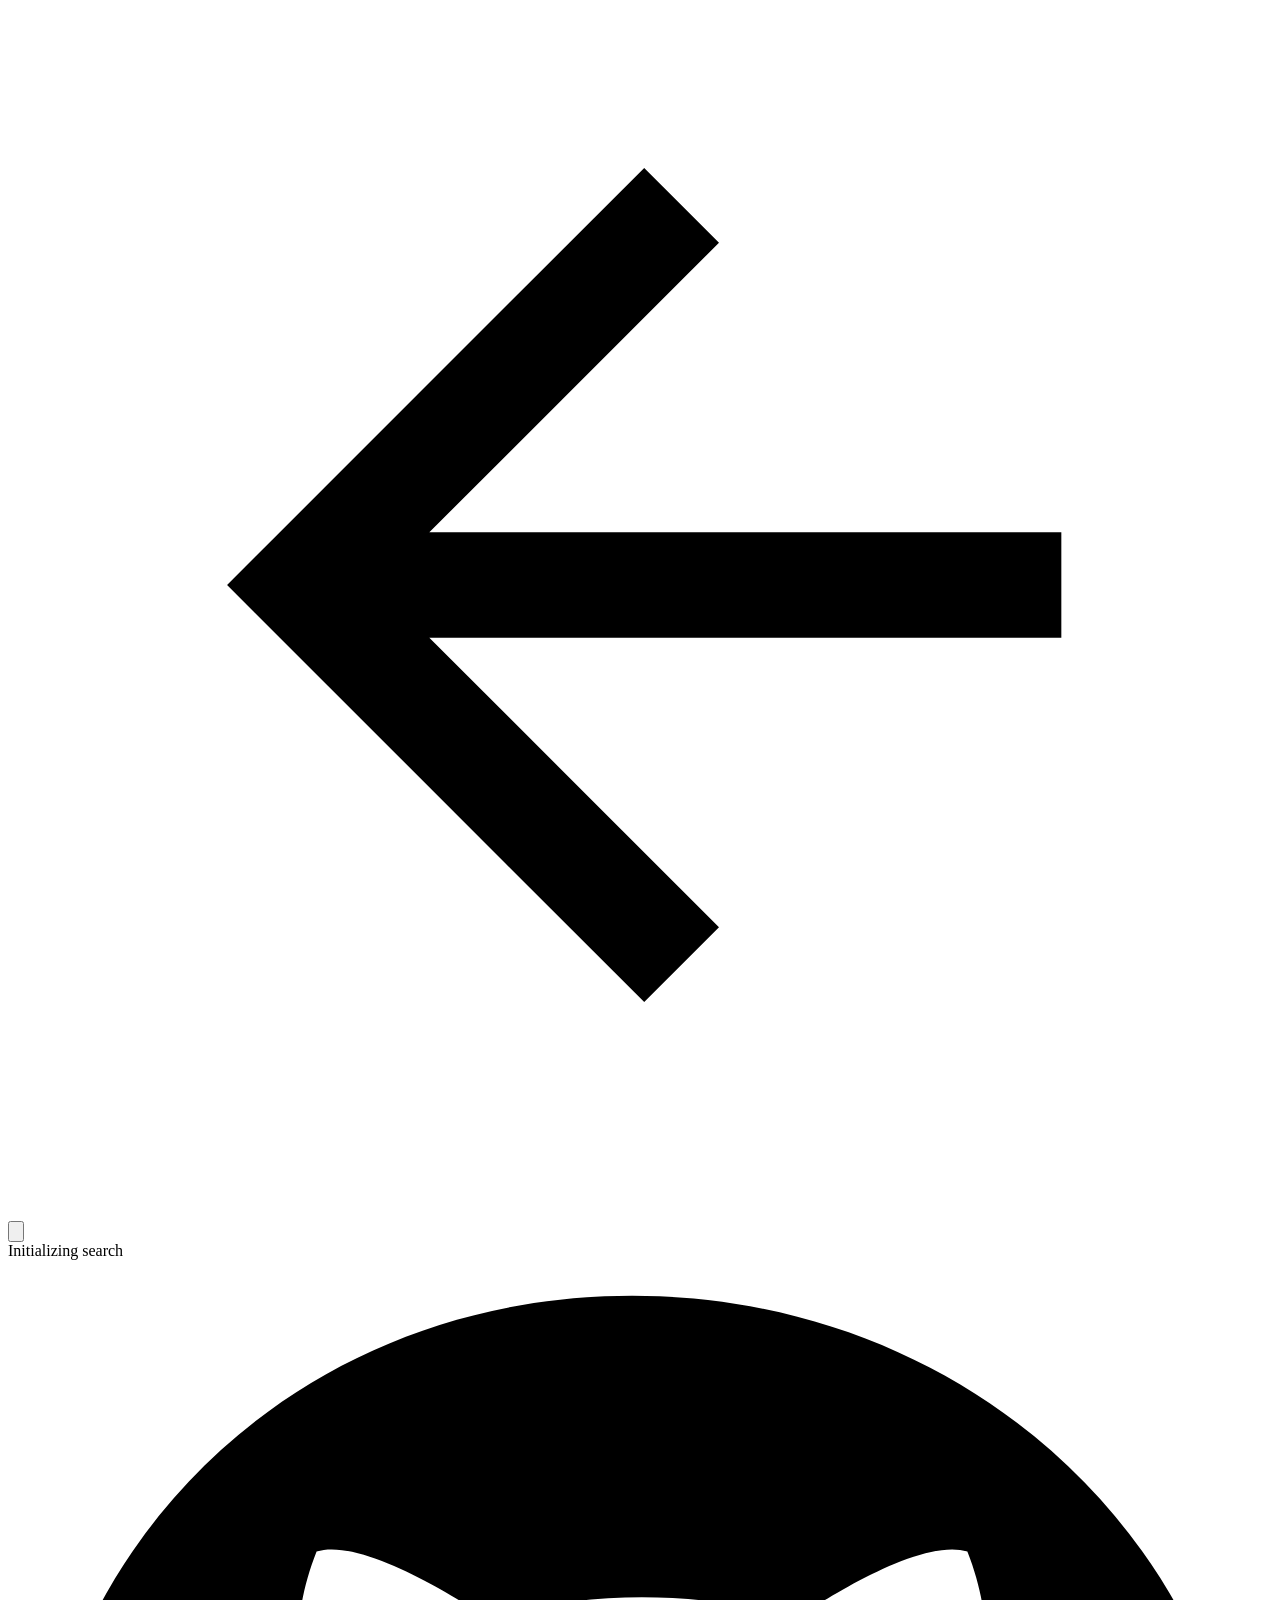
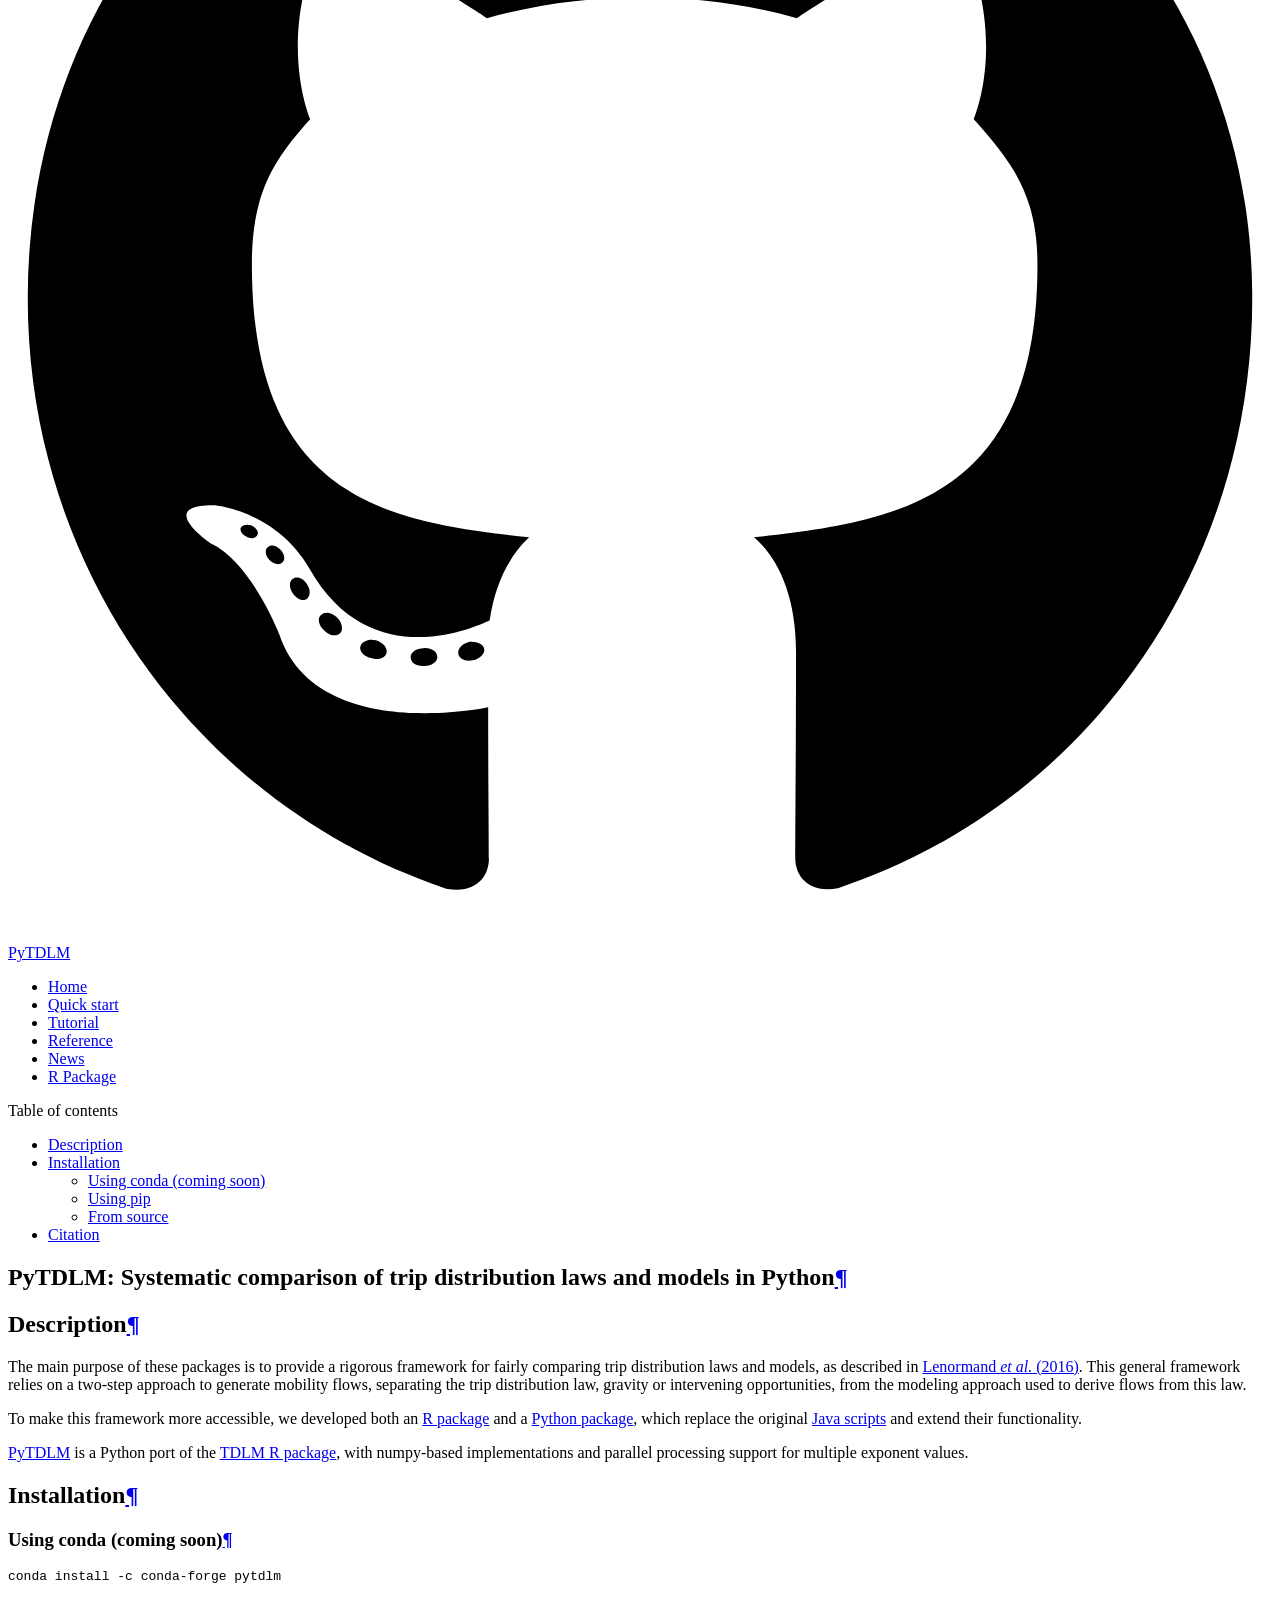
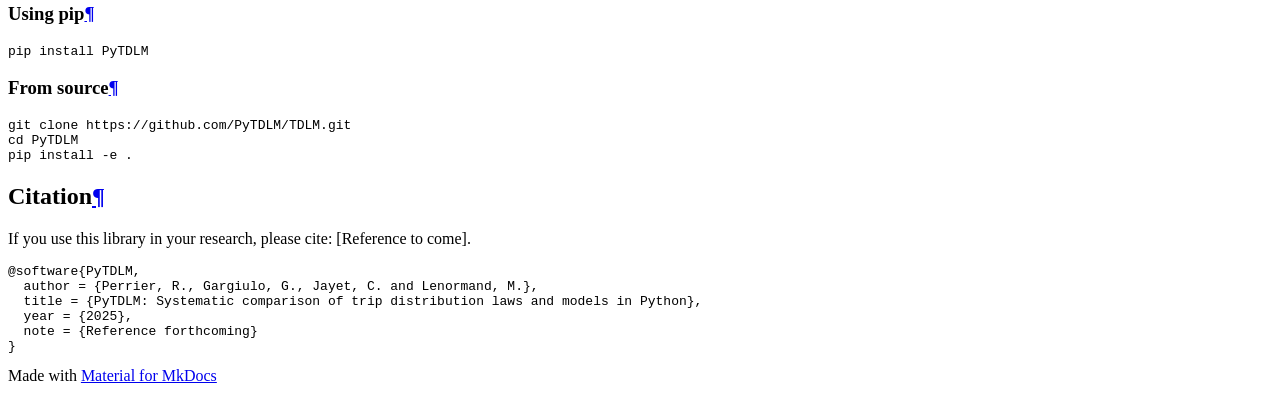
==== commit 92eb55a8: "Deployed f260371 with MkDocs version: 1.6.1" ====
--- a/index.html
+++ b/index.html
@@ -60,10 +60,12 @@
   
     
     
-    
-    
-    
-    <body dir="ltr" data-md-color-scheme="default" data-md-color-primary="deep-purple" data-md-color-accent="indigo">
+      
+    
+    
+    
+    
+    <body dir="ltr" data-md-color-scheme="default" data-md-color-primary="indigo" data-md-color-accent="indigo">
   
     
     <input class="md-toggle" data-md-toggle="drawer" type="checkbox" id="__drawer" autocomplete="off">
@@ -115,7 +117,33 @@
     </div>
     
       
-    
+        <form class="md-header__option" data-md-component="palette">
+  
+    
+    
+    
+    <input class="md-option" data-md-color-media="(prefers-color-scheme: light)" data-md-color-scheme="default" data-md-color-primary="indigo" data-md-color-accent="indigo"  aria-label="Switch to dark mode"  type="radio" name="__palette" id="__palette_0">
+    
+      <label class="md-header__button md-icon" title="Switch to dark mode" for="__palette_1" hidden>
+        <svg xmlns="http://www.w3.org/2000/svg" viewBox="0 0 24 24"><path d="M12 8a4 4 0 0 0-4 4 4 4 0 0 0 4 4 4 4 0 0 0 4-4 4 4 0 0 0-4-4m0 10a6 6 0 0 1-6-6 6 6 0 0 1 6-6 6 6 0 0 1 6 6 6 6 0 0 1-6 6m8-9.31V4h-4.69L12 .69 8.69 4H4v4.69L.69 12 4 15.31V20h4.69L12 23.31 15.31 20H20v-4.69L23.31 12z"/></svg>
+      </label>
+    
+  
+    
+    
+    
+    <input class="md-option" data-md-color-media="(prefers-color-scheme: dark)" data-md-color-scheme="slate" data-md-color-primary="indigo" data-md-color-accent="indigo"  aria-label="Switch to system preference"  type="radio" name="__palette" id="__palette_1">
+    
+      <label class="md-header__button md-icon" title="Switch to system preference" for="__palette_0" hidden>
+        <svg xmlns="http://www.w3.org/2000/svg" viewBox="0 0 24 24"><path d="M12 18c-.89 0-1.74-.2-2.5-.55C11.56 16.5 13 14.42 13 12s-1.44-4.5-3.5-5.45C10.26 6.2 11.11 6 12 6a6 6 0 0 1 6 6 6 6 0 0 1-6 6m8-9.31V4h-4.69L12 .69 8.69 4H4v4.69L.69 12 4 15.31V20h4.69L12 23.31 15.31 20H20v-4.69L23.31 12z"/></svg>
+      </label>
+    
+  
+</form>
+      
+    
+    
+      <script>var palette=__md_get("__palette");if(palette&&palette.color){if("(prefers-color-scheme)"===palette.color.media){var media=matchMedia("(prefers-color-scheme: light)"),input=document.querySelector(media.matches?"[data-md-color-media='(prefers-color-scheme: light)']":"[data-md-color-media='(prefers-color-scheme: dark)']");palette.color.media=input.getAttribute("data-md-color-media"),palette.color.scheme=input.getAttribute("data-md-color-scheme"),palette.color.primary=input.getAttribute("data-md-color-primary"),palette.color.accent=input.getAttribute("data-md-color-accent")}for(var[key,value]of Object.entries(palette.color))document.body.setAttribute("data-md-color-"+key,value)}</script>
     
     
     
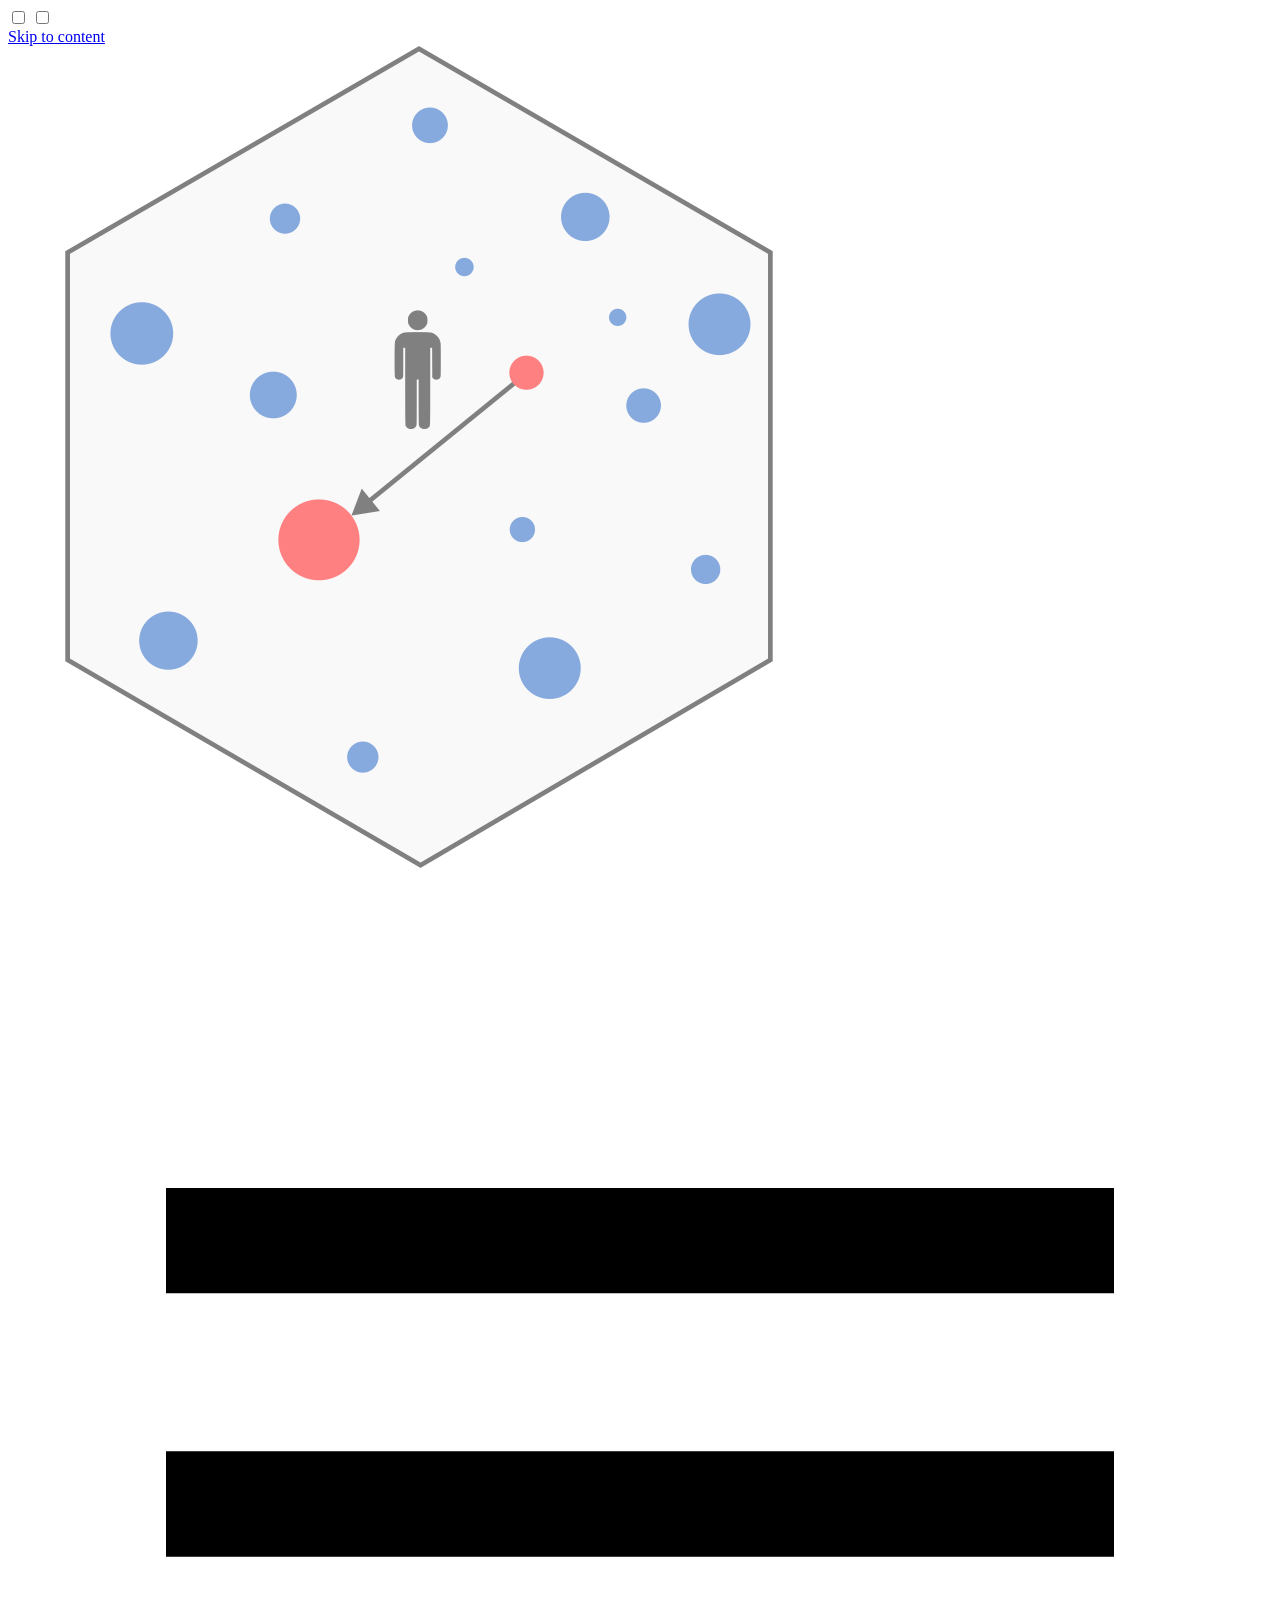
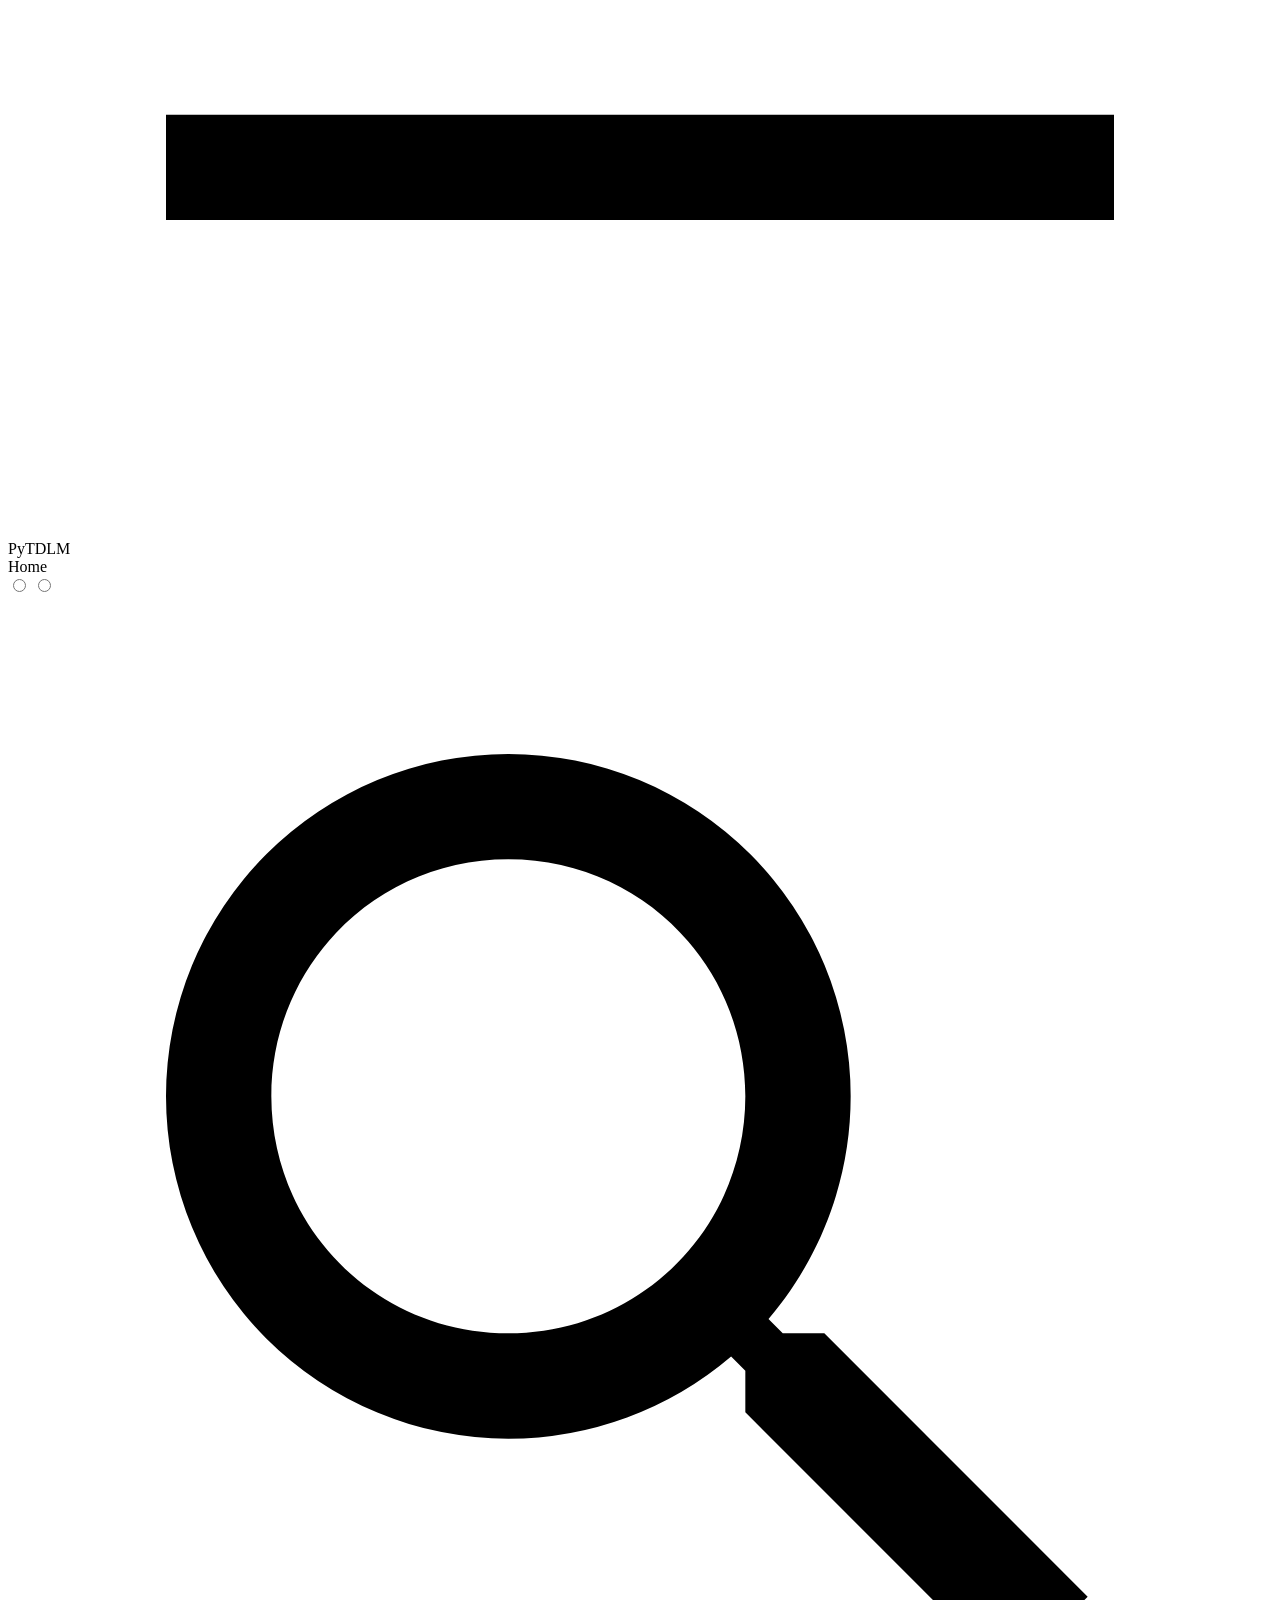
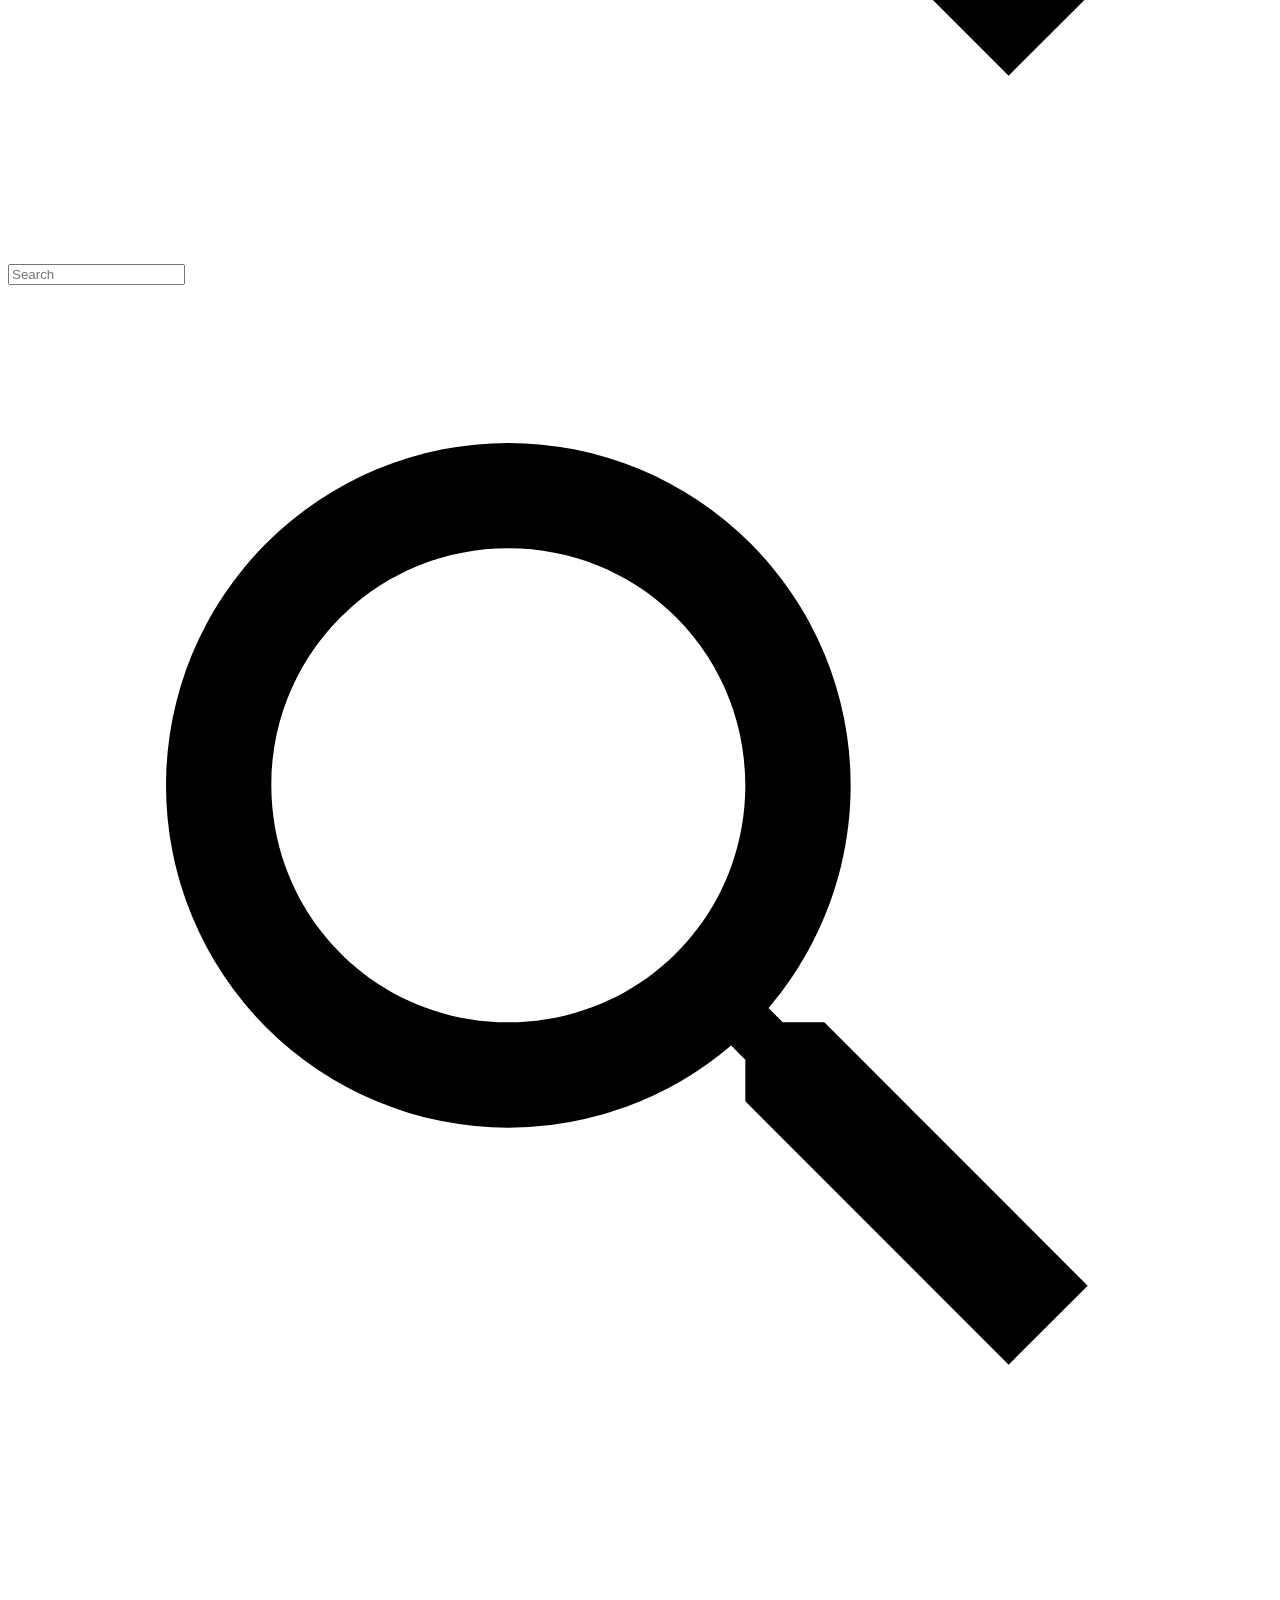
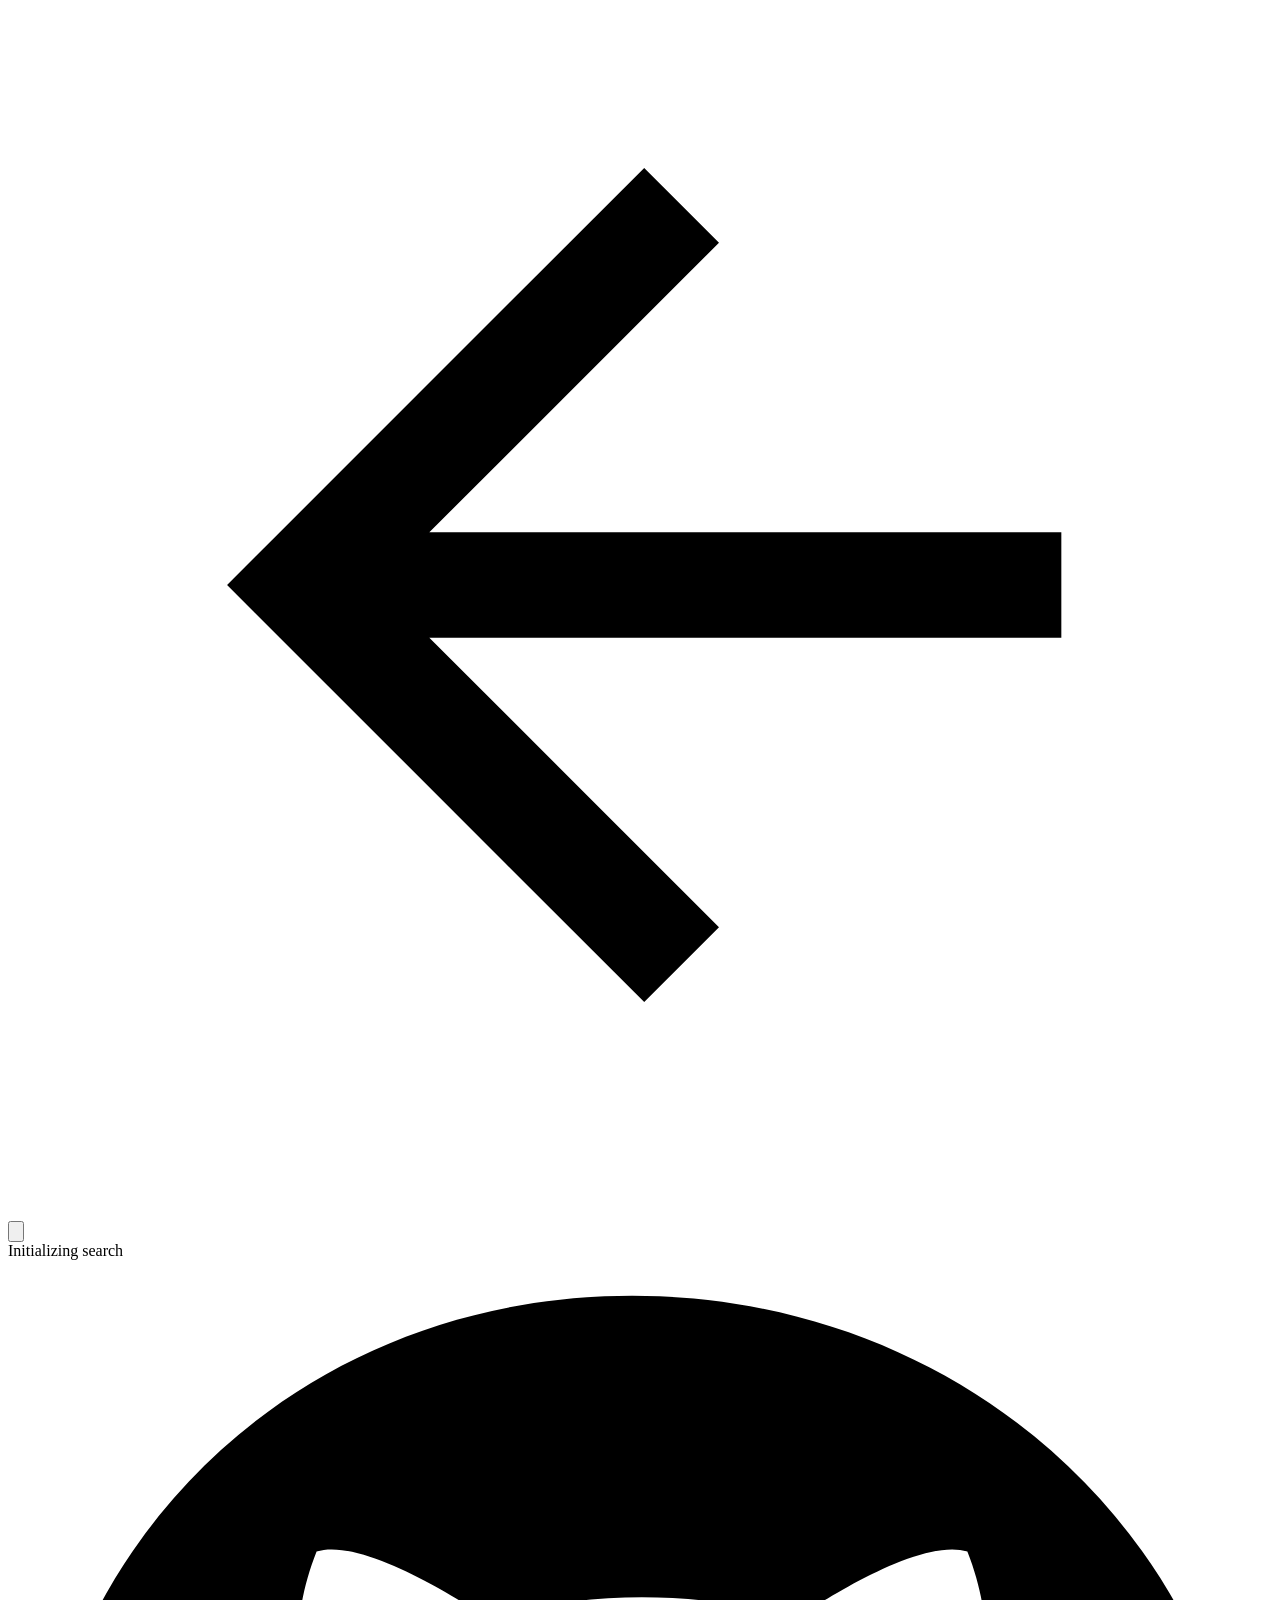
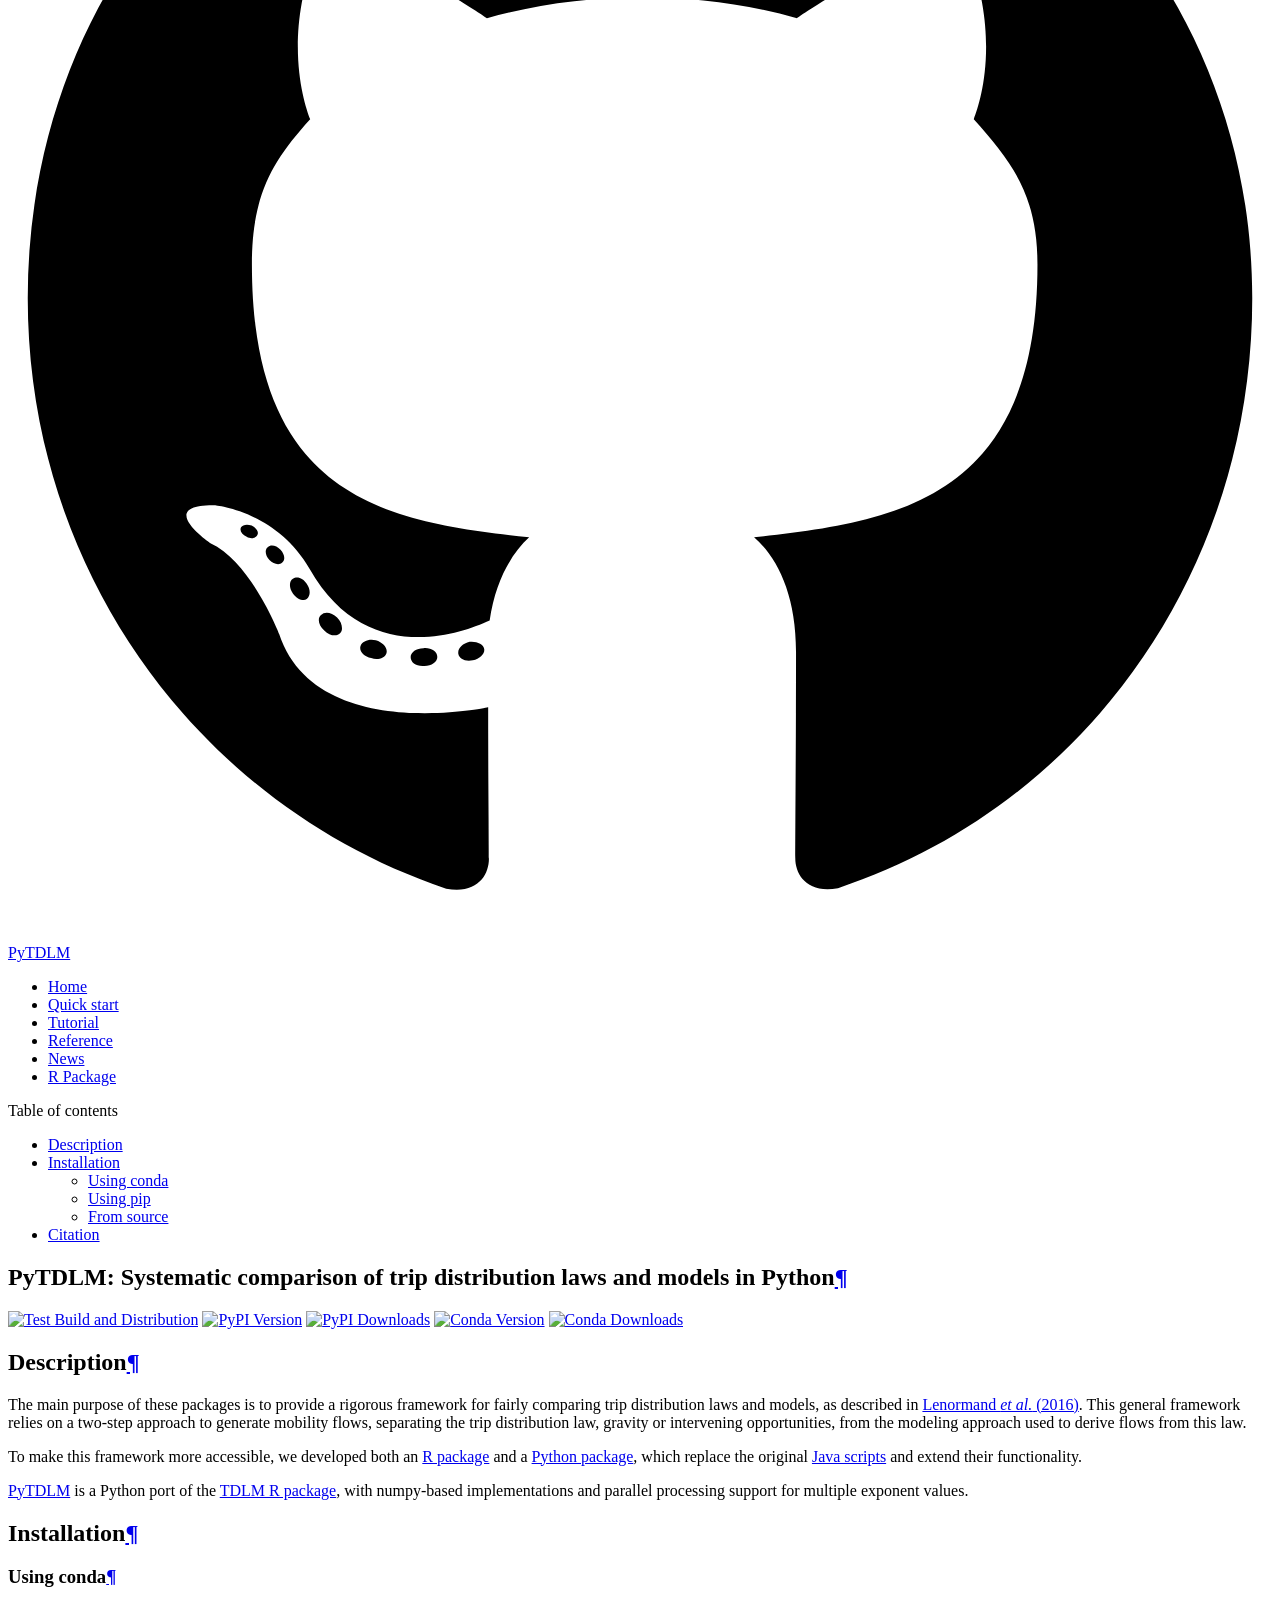
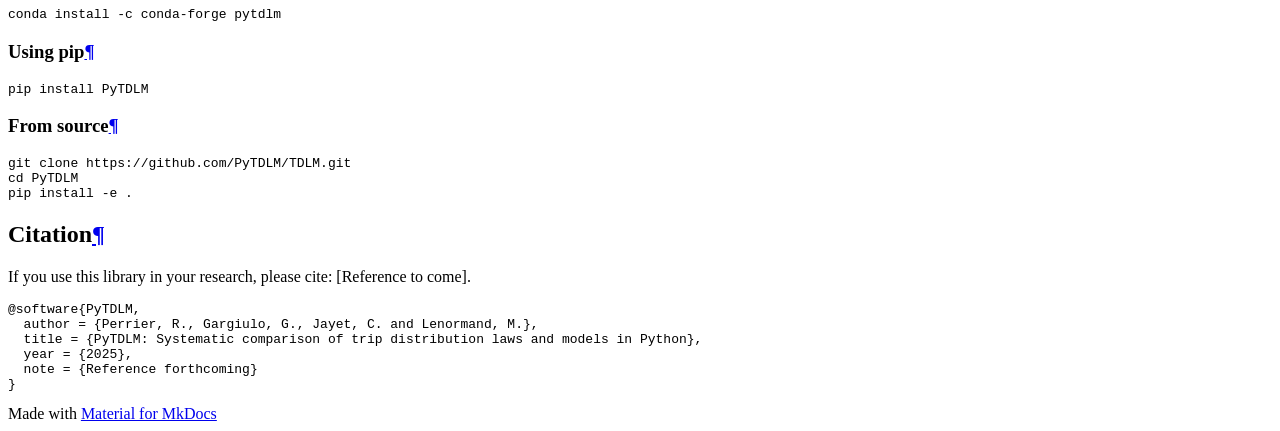
==== commit bcadef34: "Deployed 9416907 with MkDocs version: 1.6.1" ====
--- a/index.html
+++ b/index.html
@@ -452,9 +452,9 @@
       <ul class="md-nav__list">
         
           <li class="md-nav__item">
-  <a href="#using-conda-coming-soon" class="md-nav__link">
-    <span class="md-ellipsis">
-      Using conda (coming soon)
+  <a href="#using-conda" class="md-nav__link">
+    <span class="md-ellipsis">
+      Using conda
     </span>
   </a>
   
@@ -658,9 +658,9 @@
       <ul class="md-nav__list">
         
           <li class="md-nav__item">
-  <a href="#using-conda-coming-soon" class="md-nav__link">
-    <span class="md-ellipsis">
-      Using conda (coming soon)
+  <a href="#using-conda" class="md-nav__link">
+    <span class="md-ellipsis">
+      Using conda
     </span>
   </a>
   
@@ -720,6 +720,13 @@
 
 
 <h1 id="pytdlm-systematic-comparison-of-trip-distribution-laws-and-models-in-python">PyTDLM: Systematic comparison of trip distribution laws and models in Python<a class="headerlink" href="#pytdlm-systematic-comparison-of-trip-distribution-laws-and-models-in-python" title="Permanent link">&para;</a></h1>
+<!-- badges: start -->
+<p><a href="https://github.com/RTDLM/PyTDLM/actions/workflows/test-builds.yml"><img alt="Test Build and Distribution" src="https://github.com/RTDLM/PyTDLM/actions/workflows/test-builds.yml/badge.svg" /></a>
+<a href="https://pypi.org/project/pytdlm"><img alt="PyPI Version" src="https://img.shields.io/pypi/v/pytdlm.svg" /></a>
+<a href="https://pypistats.org/packages/pytdlm"><img alt="PyPI Downloads" src="https://img.shields.io/pypi/dm/pytdlm.svg" /></a>
+<a href="https://anaconda.org/conda-forge/pytdlm"><img alt="Conda Version" src="https://img.shields.io/conda/v/conda-forge/pytdlm.svg" /></a>
+<a href="https://anaconda.org/conda-forge/pytdlm"><img alt="Conda Downloads" src="https://img.shields.io/conda/d/conda-forge/pytdlm" /></a></p>
+<!-- badges: end -->
 <h2 id="description">Description<a class="headerlink" href="#description" title="Permanent link">&para;</a></h2>
 <p>The main purpose of these packages is to provide a rigorous framework for 
 fairly comparing trip distribution laws and models, as described in 
@@ -737,7 +744,7 @@
 numpy-based implementations and parallel processing support for multiple 
 exponent values. </p>
 <h2 id="installation">Installation<a class="headerlink" href="#installation" title="Permanent link">&para;</a></h2>
-<h3 id="using-conda-coming-soon">Using conda (coming soon)<a class="headerlink" href="#using-conda-coming-soon" title="Permanent link">&para;</a></h3>
+<h3 id="using-conda">Using conda<a class="headerlink" href="#using-conda" title="Permanent link">&para;</a></h3>
 <div class="language-bash highlight"><pre><span></span><code><span id="__span-0-1"><a id="__codelineno-0-1" name="__codelineno-0-1" href="#__codelineno-0-1"></a>conda<span class="w"> </span>install<span class="w"> </span>-c<span class="w"> </span>conda-forge<span class="w"> </span>pytdlm
 </span></code></pre></div>
 <h3 id="using-pip">Using pip<a class="headerlink" href="#using-pip" title="Permanent link">&para;</a></h3>
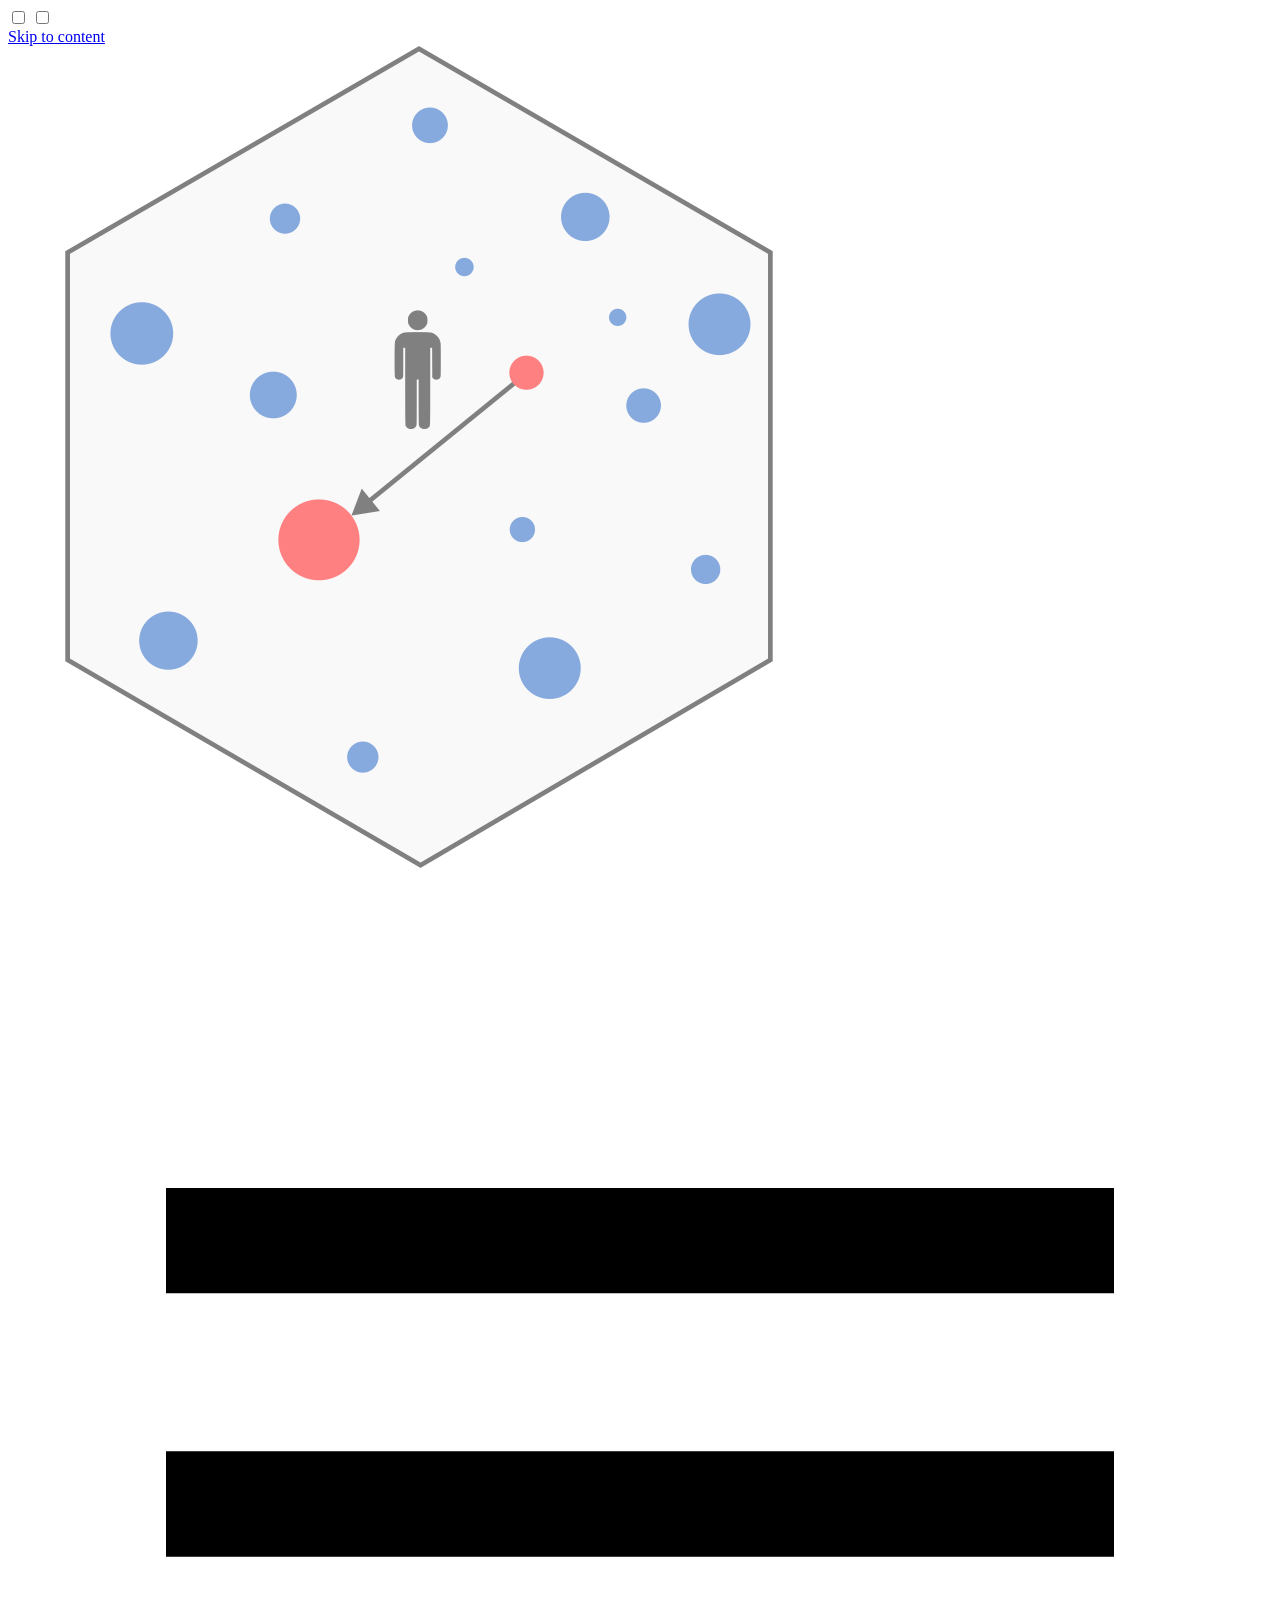
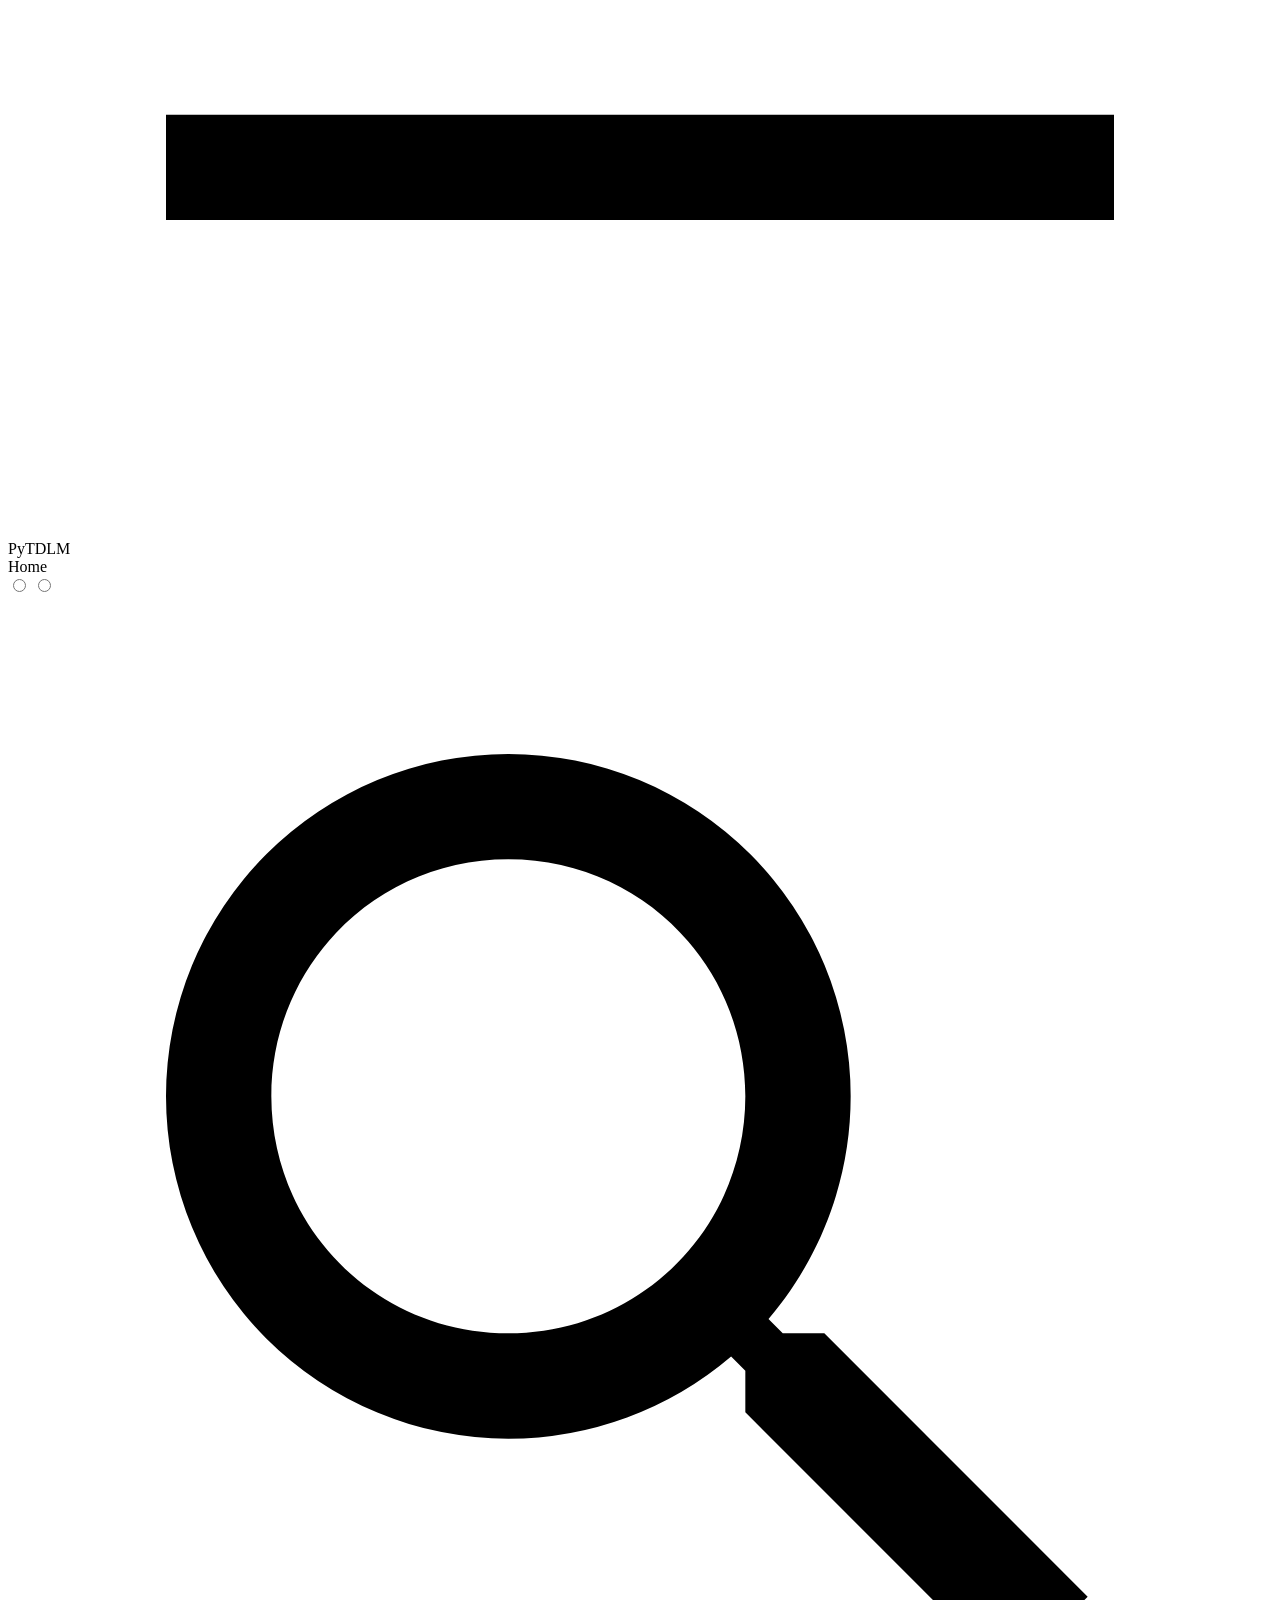
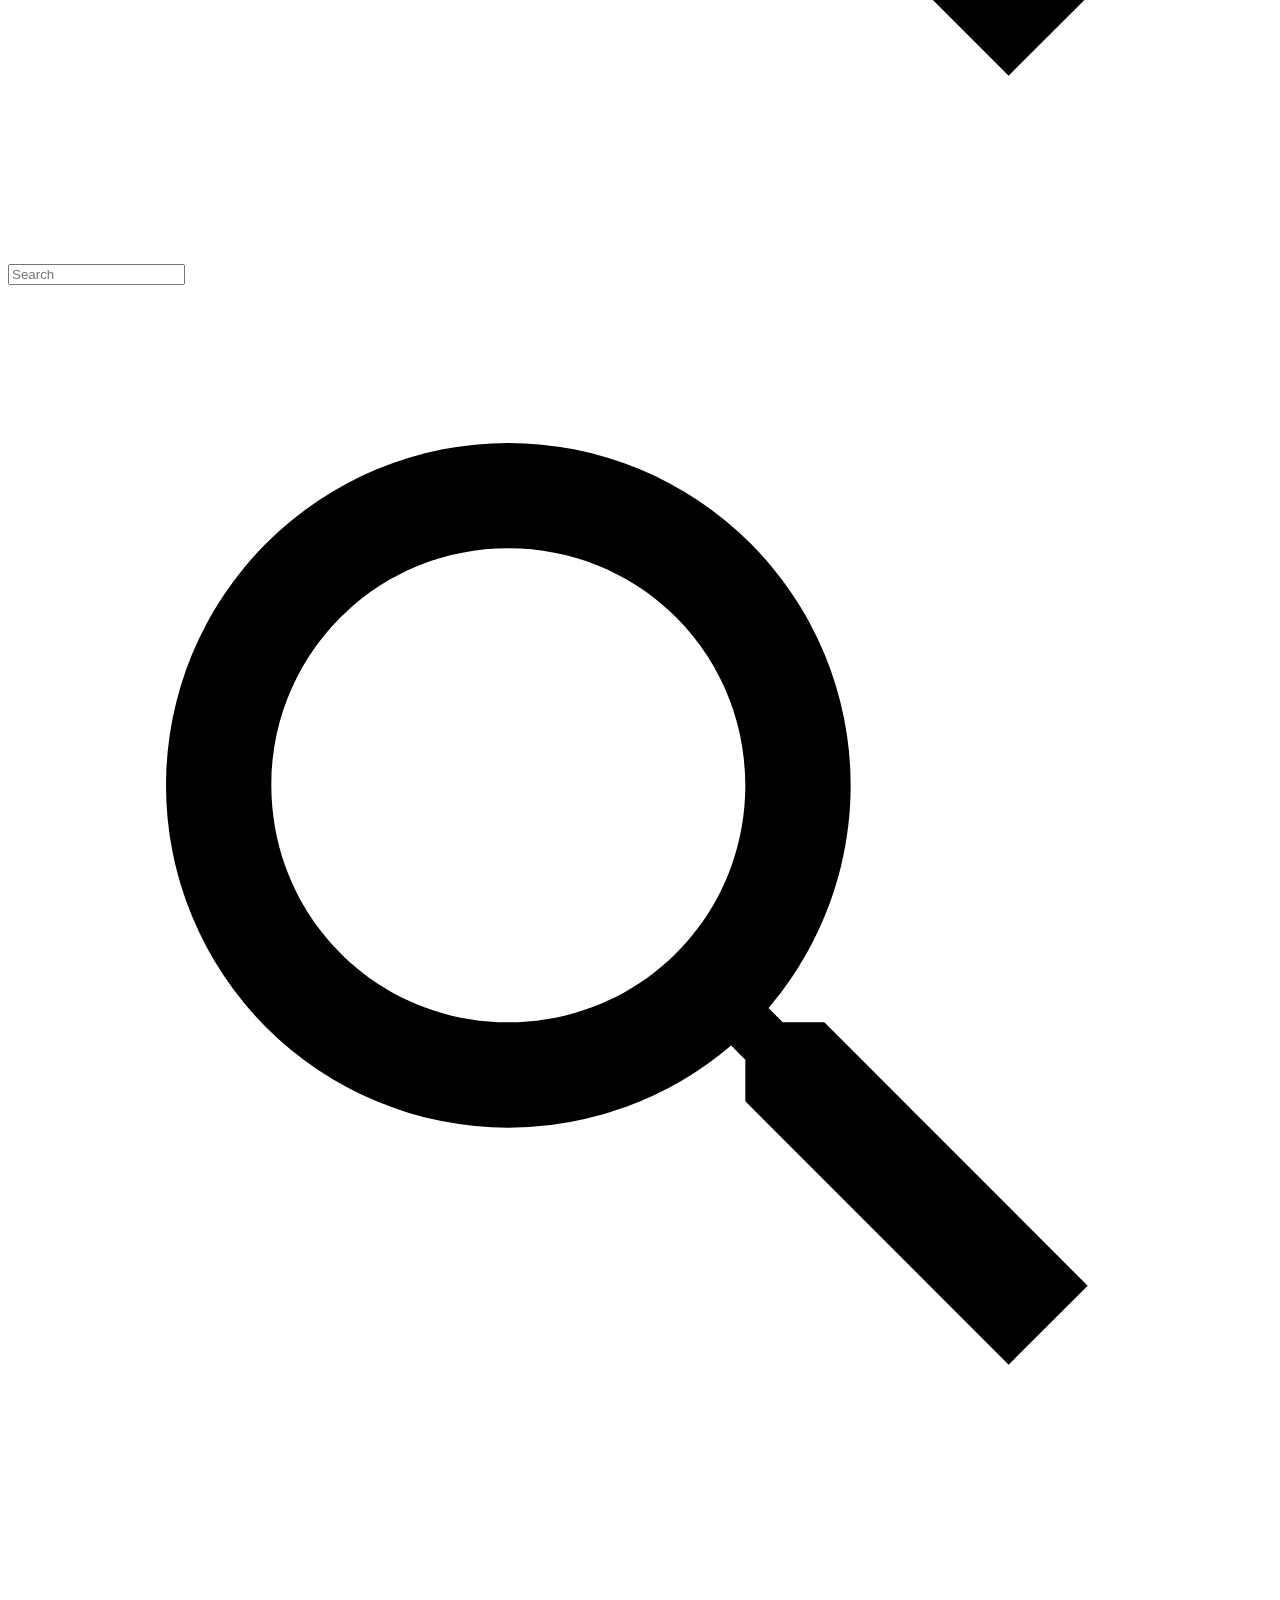
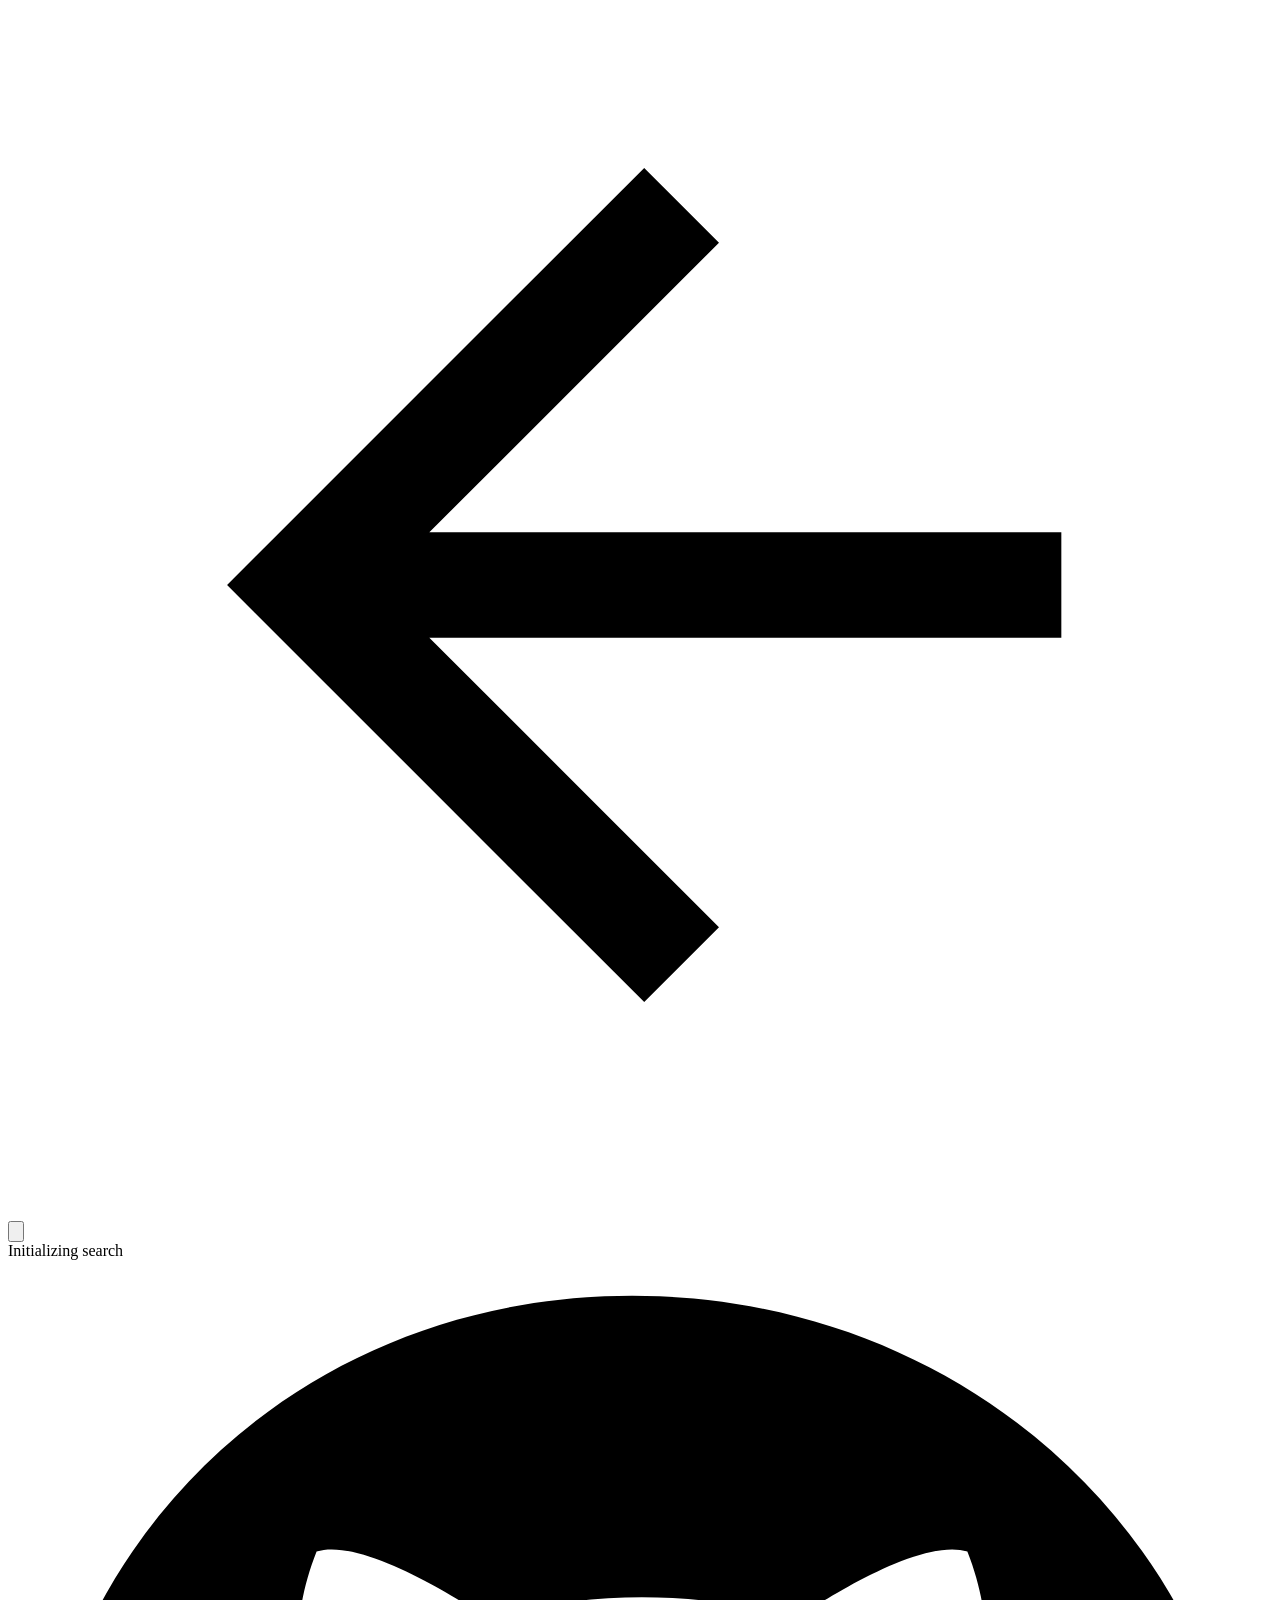
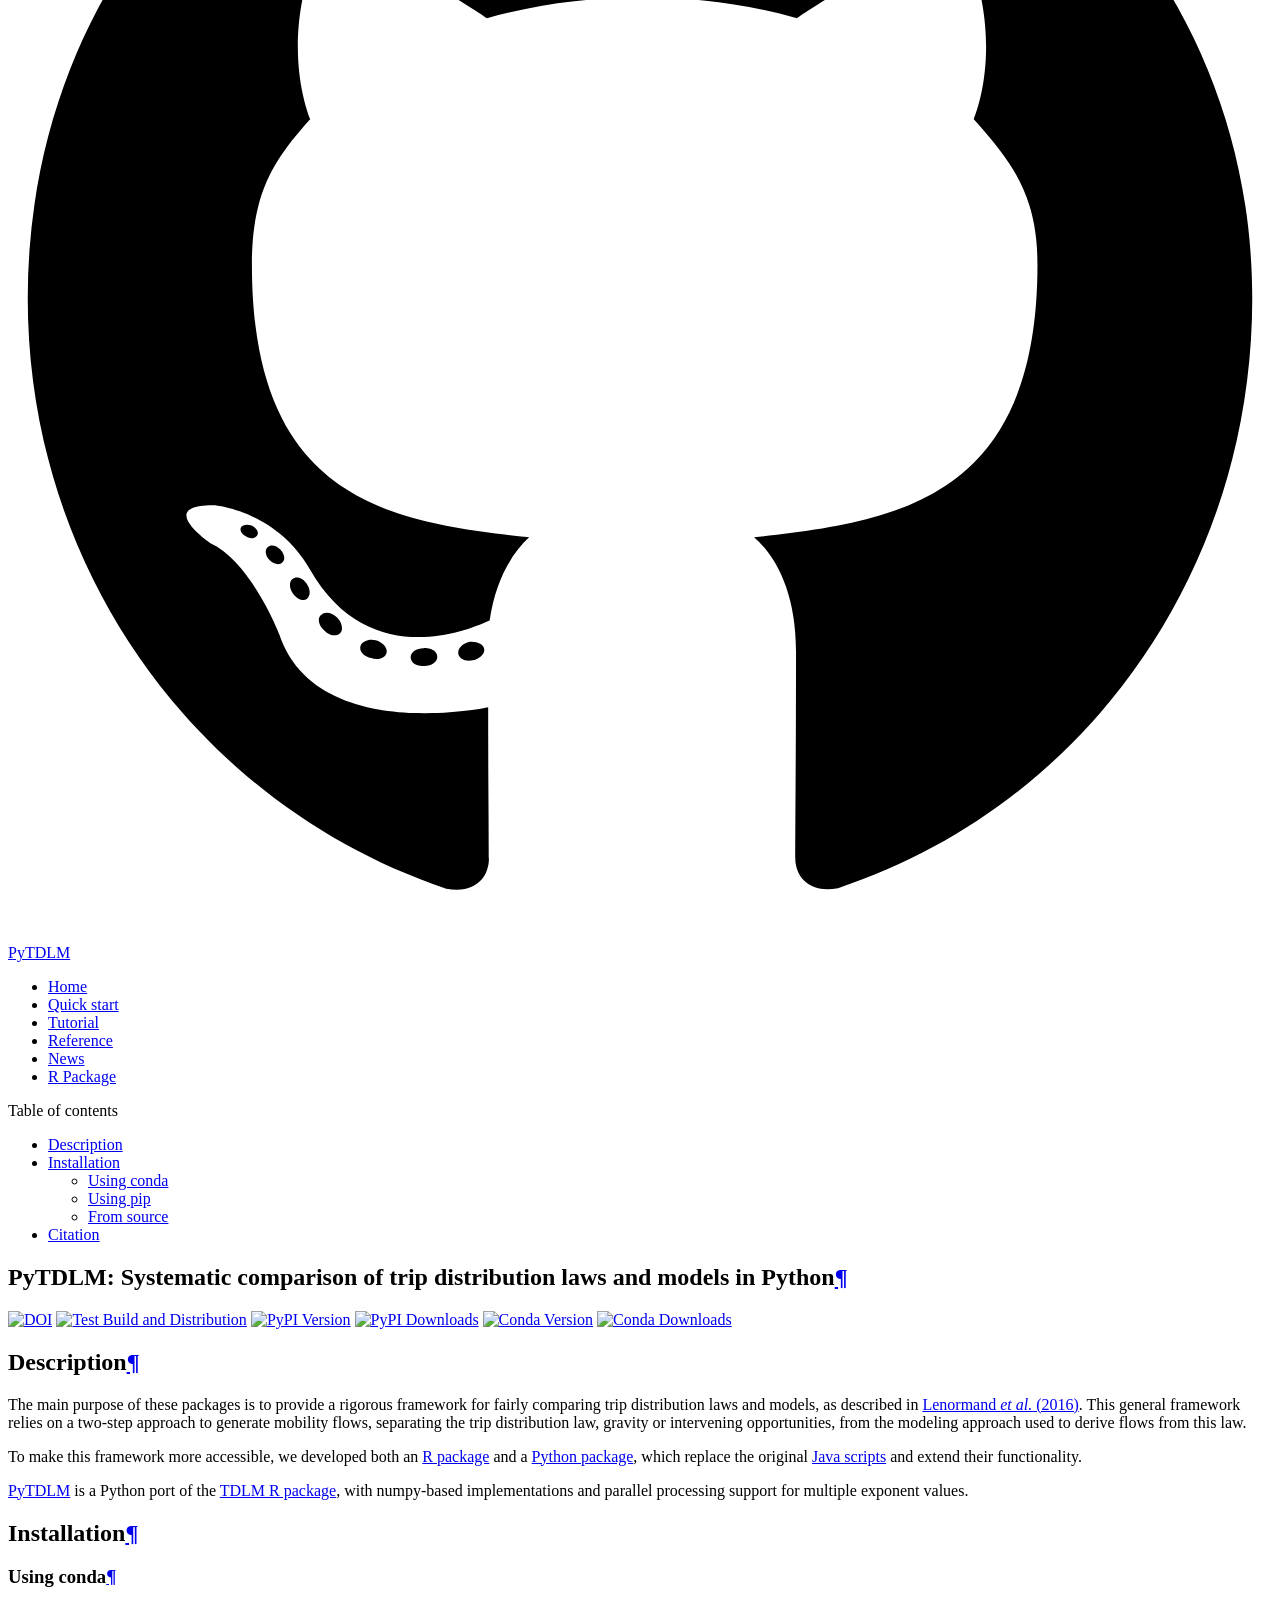
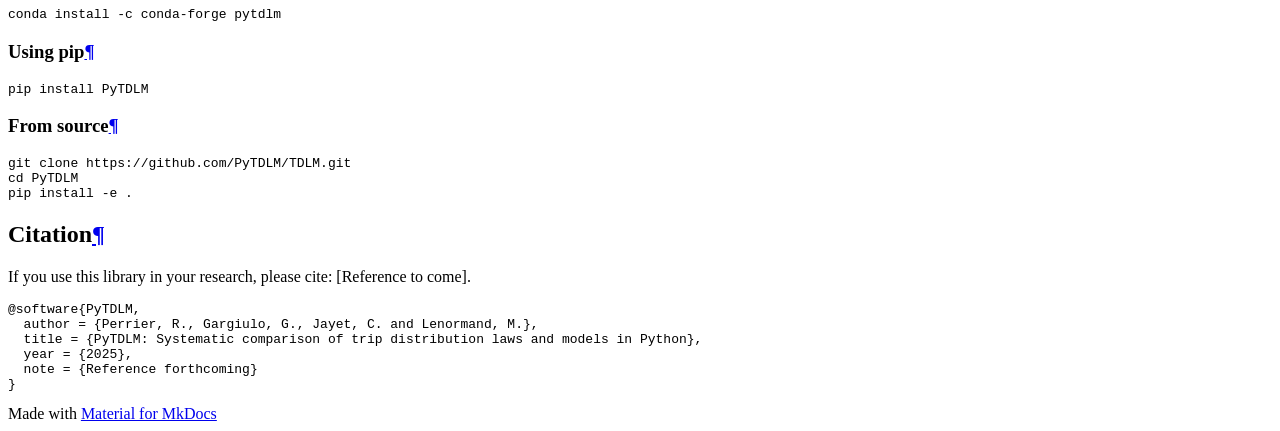
==== commit c4c118b3: "Deployed 4a090c8 with MkDocs version: 1.6.1" ====
--- a/index.html
+++ b/index.html
@@ -721,7 +721,8 @@
 
 <h1 id="pytdlm-systematic-comparison-of-trip-distribution-laws-and-models-in-python">PyTDLM: Systematic comparison of trip distribution laws and models in Python<a class="headerlink" href="#pytdlm-systematic-comparison-of-trip-distribution-laws-and-models-in-python" title="Permanent link">&para;</a></h1>
 <!-- badges: start -->
-<p><a href="https://github.com/RTDLM/PyTDLM/actions/workflows/test-builds.yml"><img alt="Test Build and Distribution" src="https://github.com/RTDLM/PyTDLM/actions/workflows/test-builds.yml/badge.svg" /></a>
+<p><a href="https://doi.org/10.5281/zenodo.17497560"><img alt="DOI" src="https://zenodo.org/badge/994614362.svg" /></a>
+<a href="https://github.com/RTDLM/PyTDLM/actions/workflows/test-builds.yml"><img alt="Test Build and Distribution" src="https://github.com/RTDLM/PyTDLM/actions/workflows/test-builds.yml/badge.svg" /></a>
 <a href="https://pypi.org/project/pytdlm"><img alt="PyPI Version" src="https://img.shields.io/pypi/v/pytdlm.svg" /></a>
 <a href="https://pypistats.org/packages/pytdlm"><img alt="PyPI Downloads" src="https://img.shields.io/pypi/dm/pytdlm.svg" /></a>
 <a href="https://anaconda.org/conda-forge/pytdlm"><img alt="Conda Version" src="https://img.shields.io/conda/v/conda-forge/pytdlm.svg" /></a>
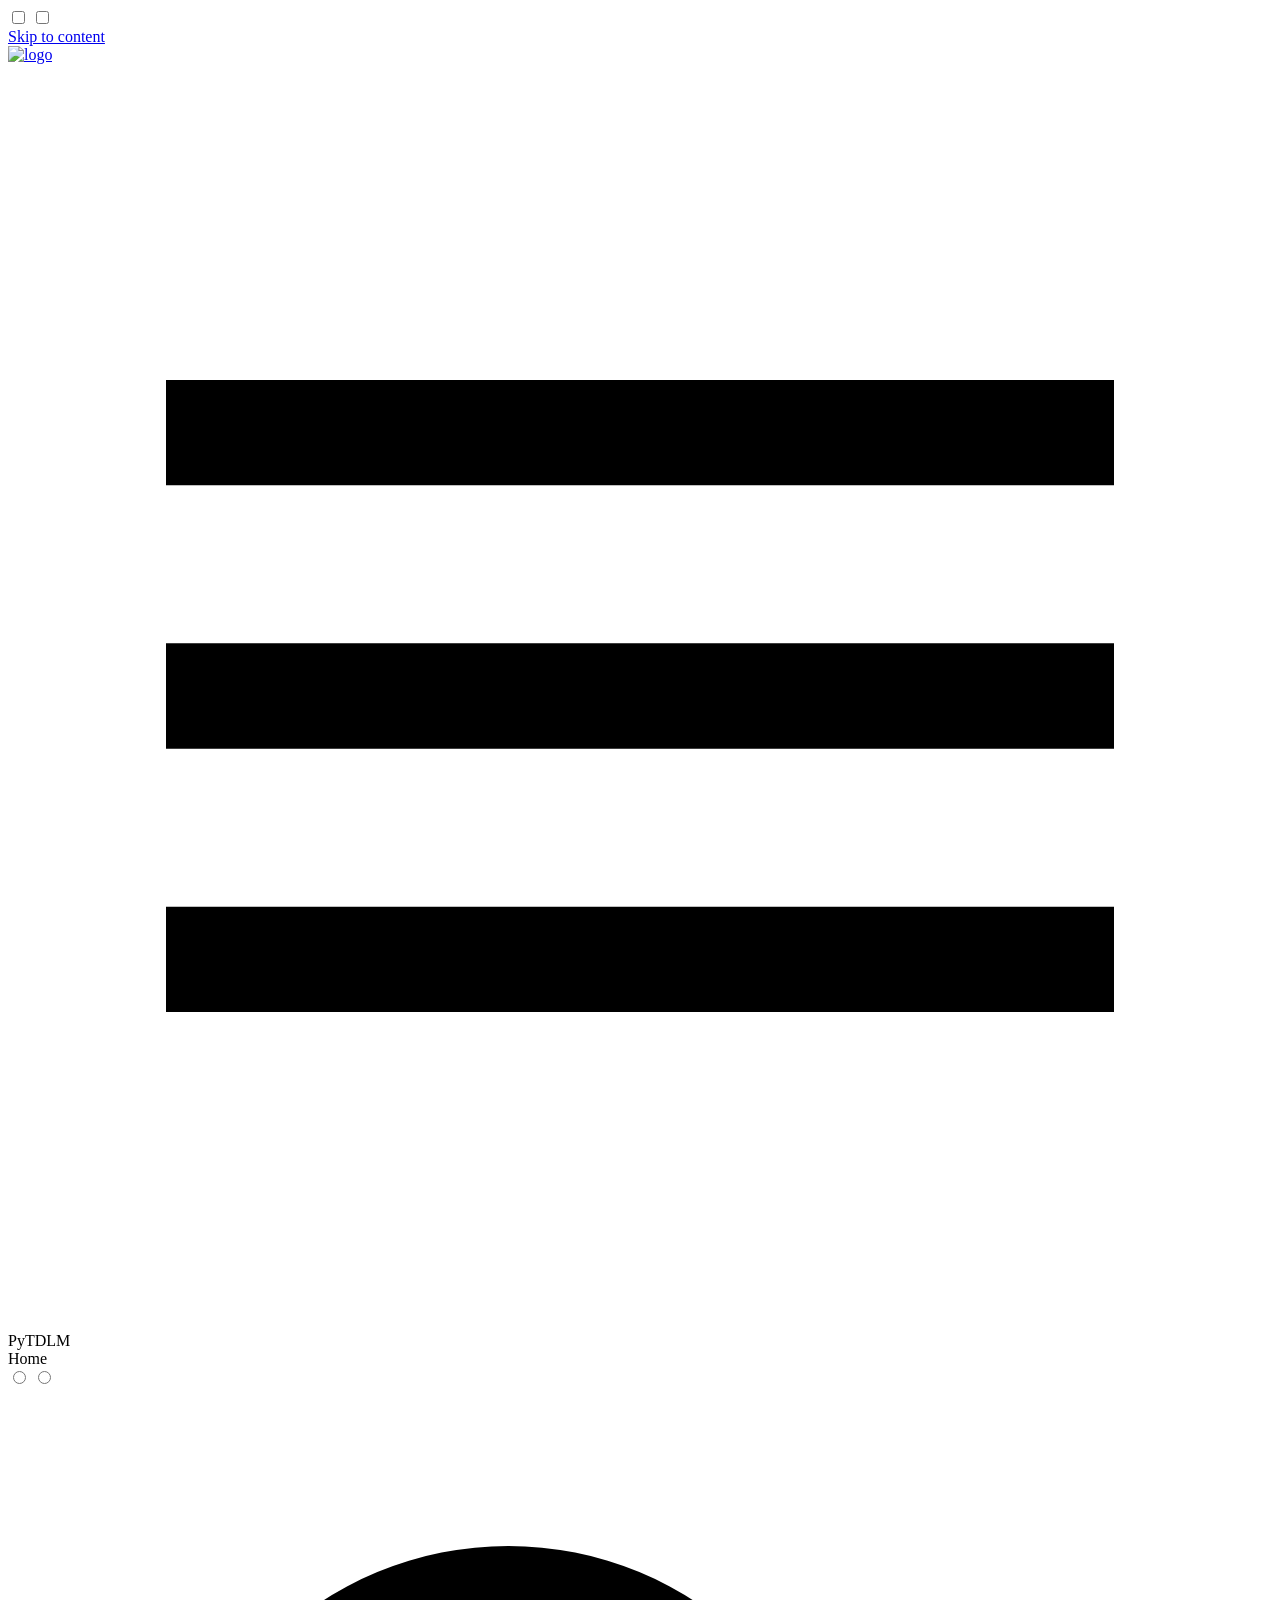
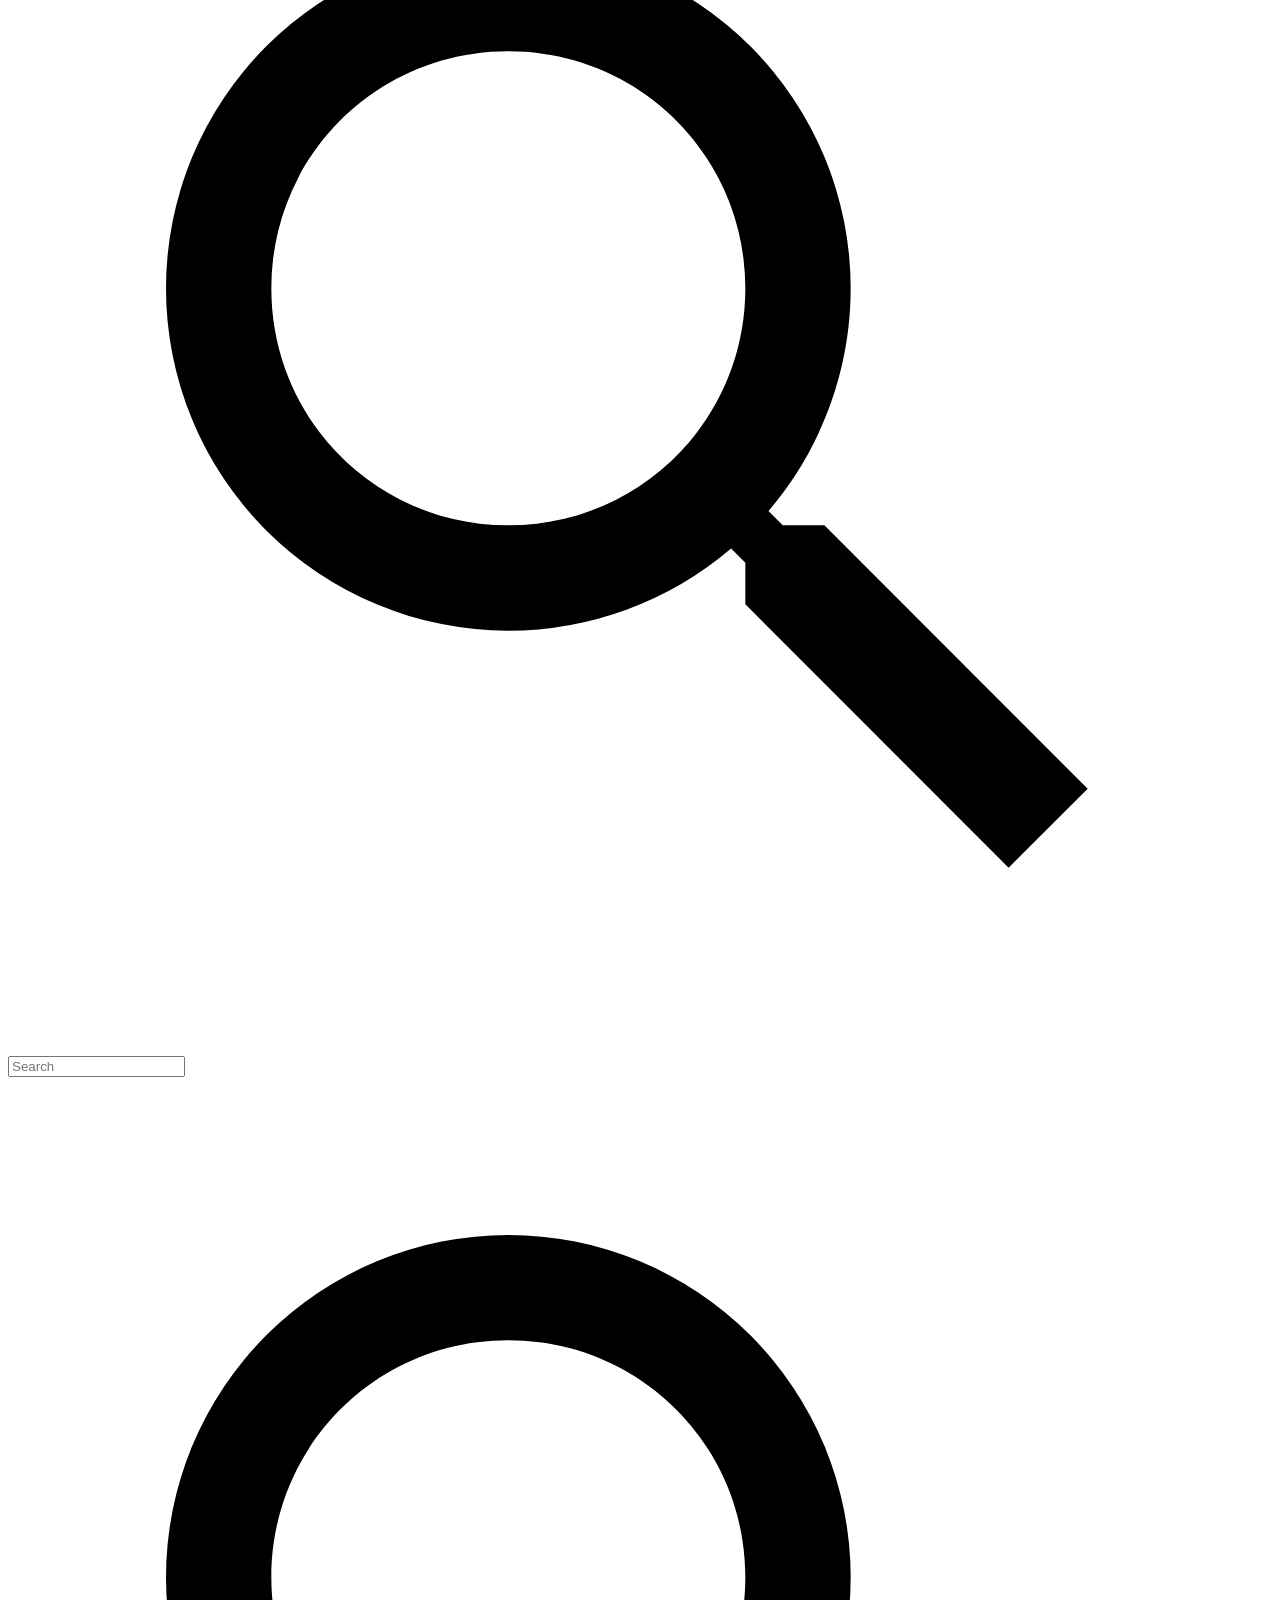
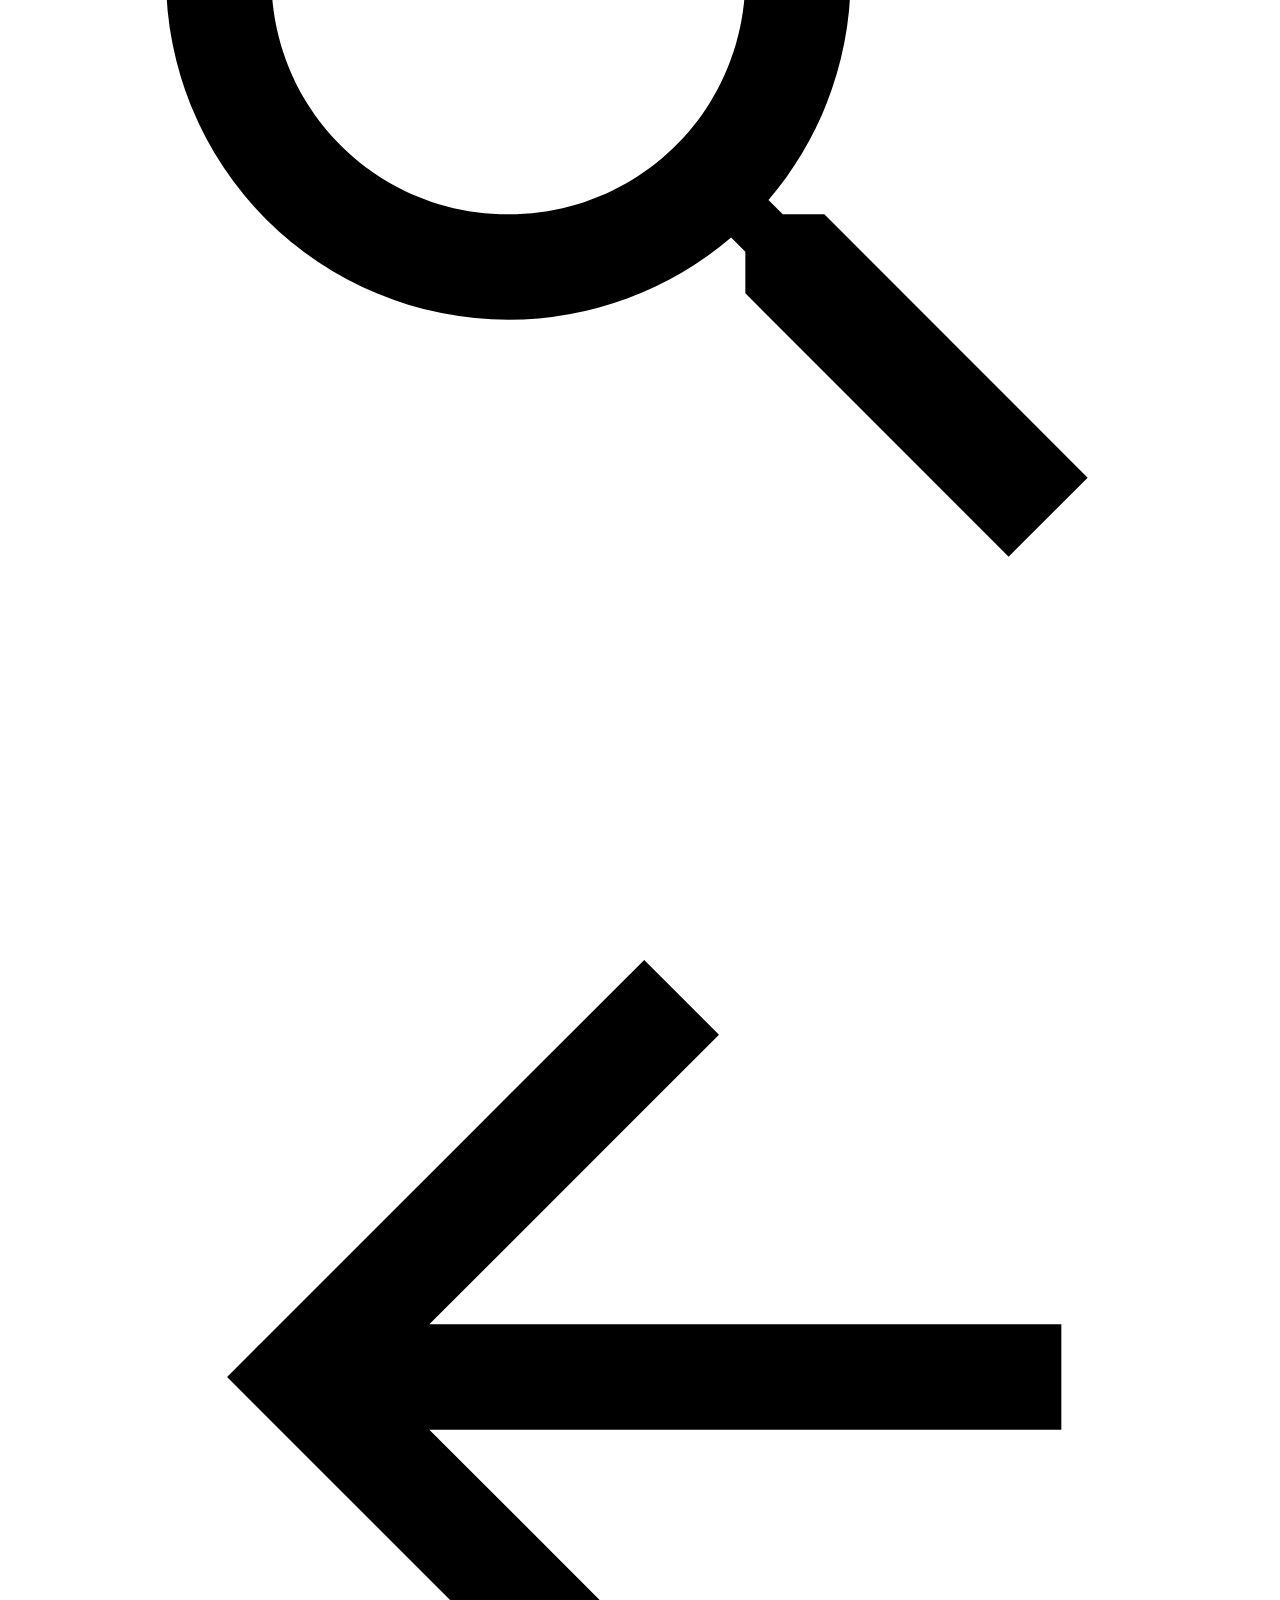
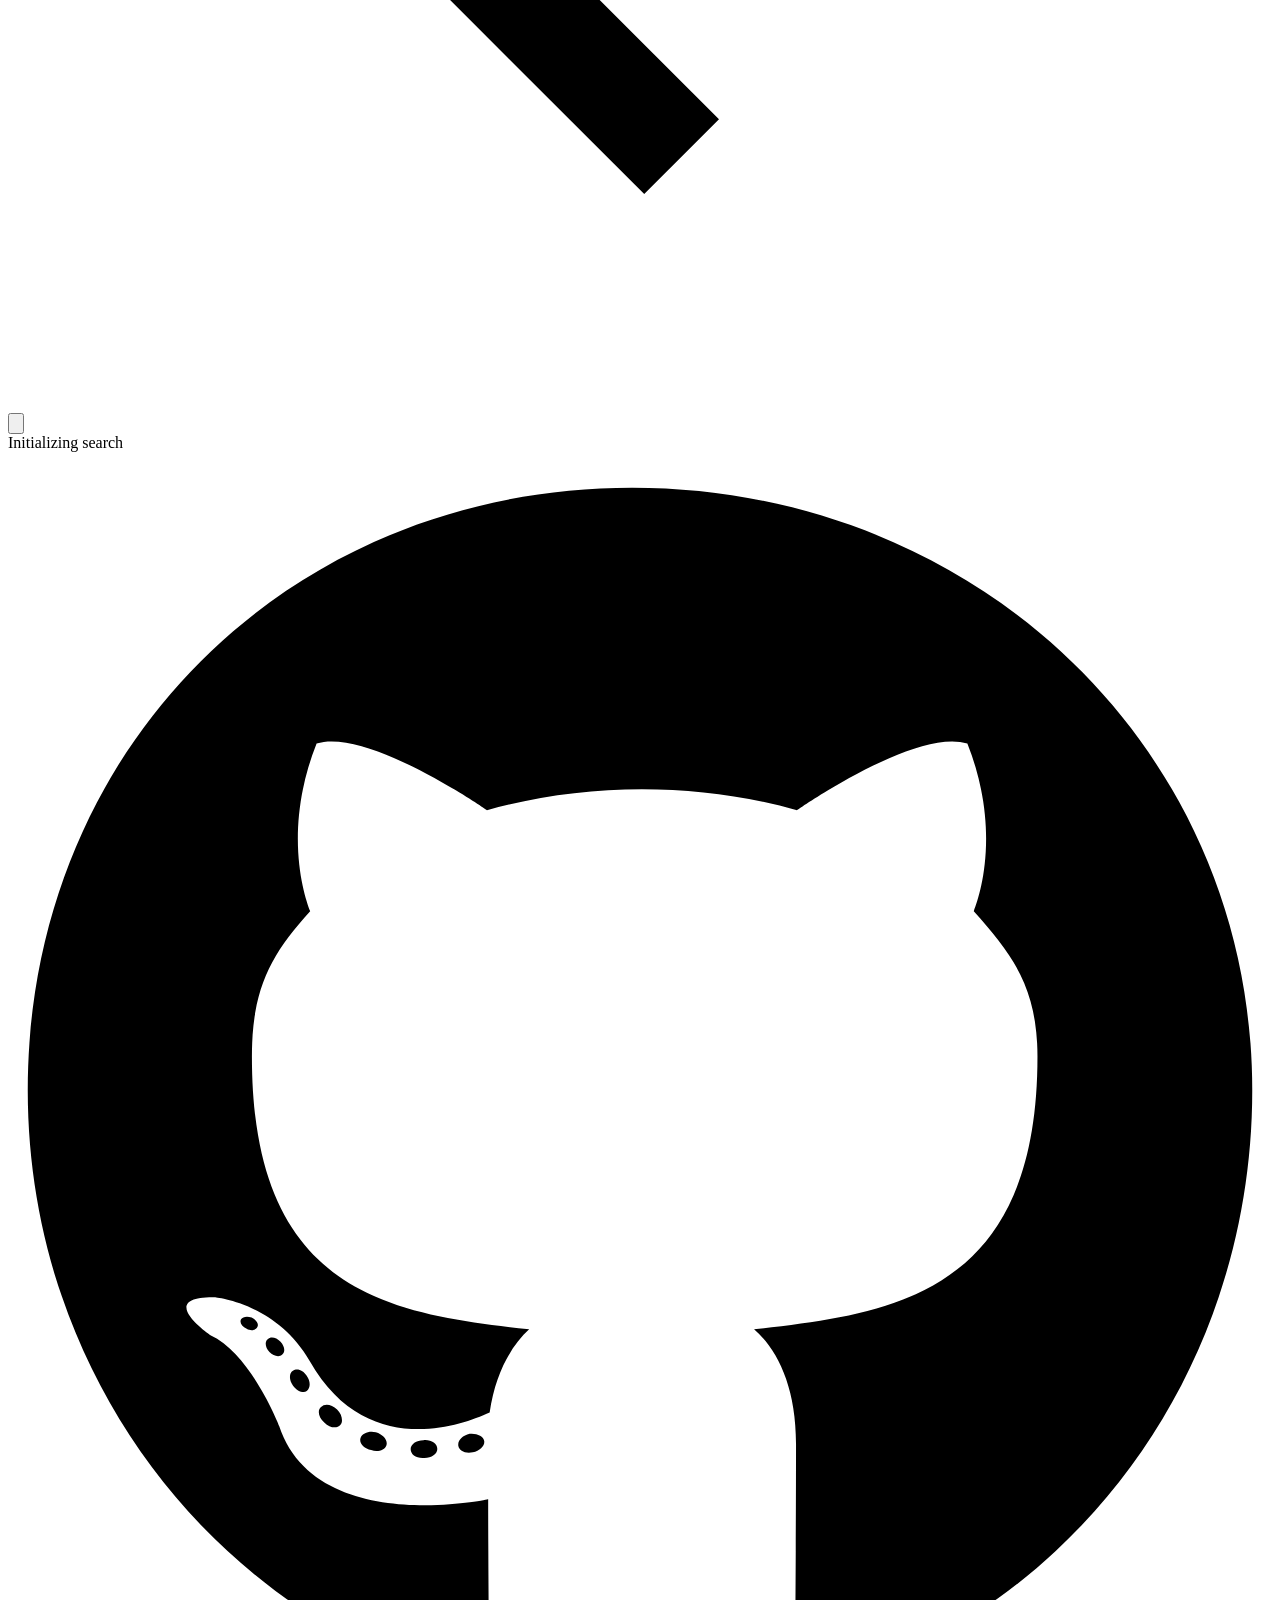
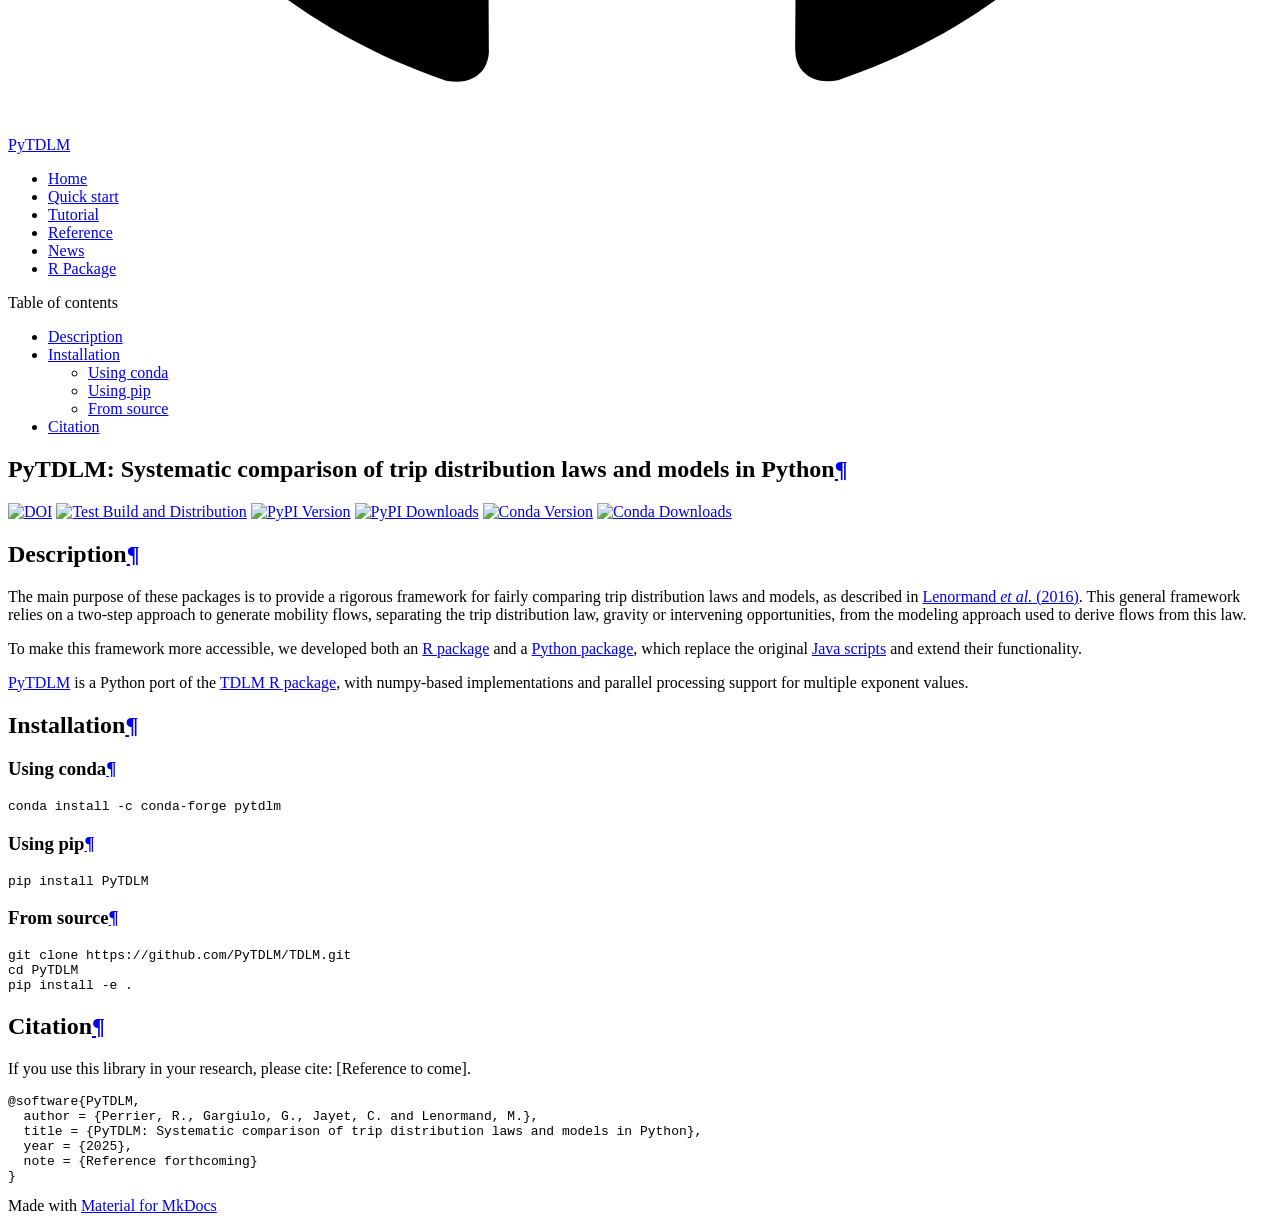
==== commit 35254588: "Deployed 9593aba with MkDocs version: 1.6.1" ====
--- a/index.html
+++ b/index.html
@@ -818,7 +818,7 @@
     
     
       
-      <script id="__config" type="application/json">{"base": ".", "features": ["navigation.tabs", "navigation.tabs.sticky"], "search": "assets/javascripts/workers/search.973d3a69.min.js", "tags": null, "translations": {"clipboard.copied": "Copied to clipboard", "clipboard.copy": "Copy to clipboard", "search.result.more.one": "1 more on this page", "search.result.more.other": "# more on this page", "search.result.none": "No matching documents", "search.result.one": "1 matching document", "search.result.other": "# matching documents", "search.result.placeholder": "Type to start searching", "search.result.term.missing": "Missing", "select.version": "Select version"}, "version": null}</script>
+      <script id="__config" type="application/json">{"base": ".", "features": ["navigation.tabs", "navigation.tabs.sticky", "content.code.copy"], "search": "assets/javascripts/workers/search.973d3a69.min.js", "tags": null, "translations": {"clipboard.copied": "Copied to clipboard", "clipboard.copy": "Copy to clipboard", "search.result.more.one": "1 more on this page", "search.result.more.other": "# more on this page", "search.result.none": "No matching documents", "search.result.one": "1 matching document", "search.result.other": "# matching documents", "search.result.placeholder": "Type to start searching", "search.result.term.missing": "Missing", "select.version": "Select version"}, "version": null}</script>
     
     
       <script src="assets/javascripts/bundle.f55a23d4.min.js"></script>
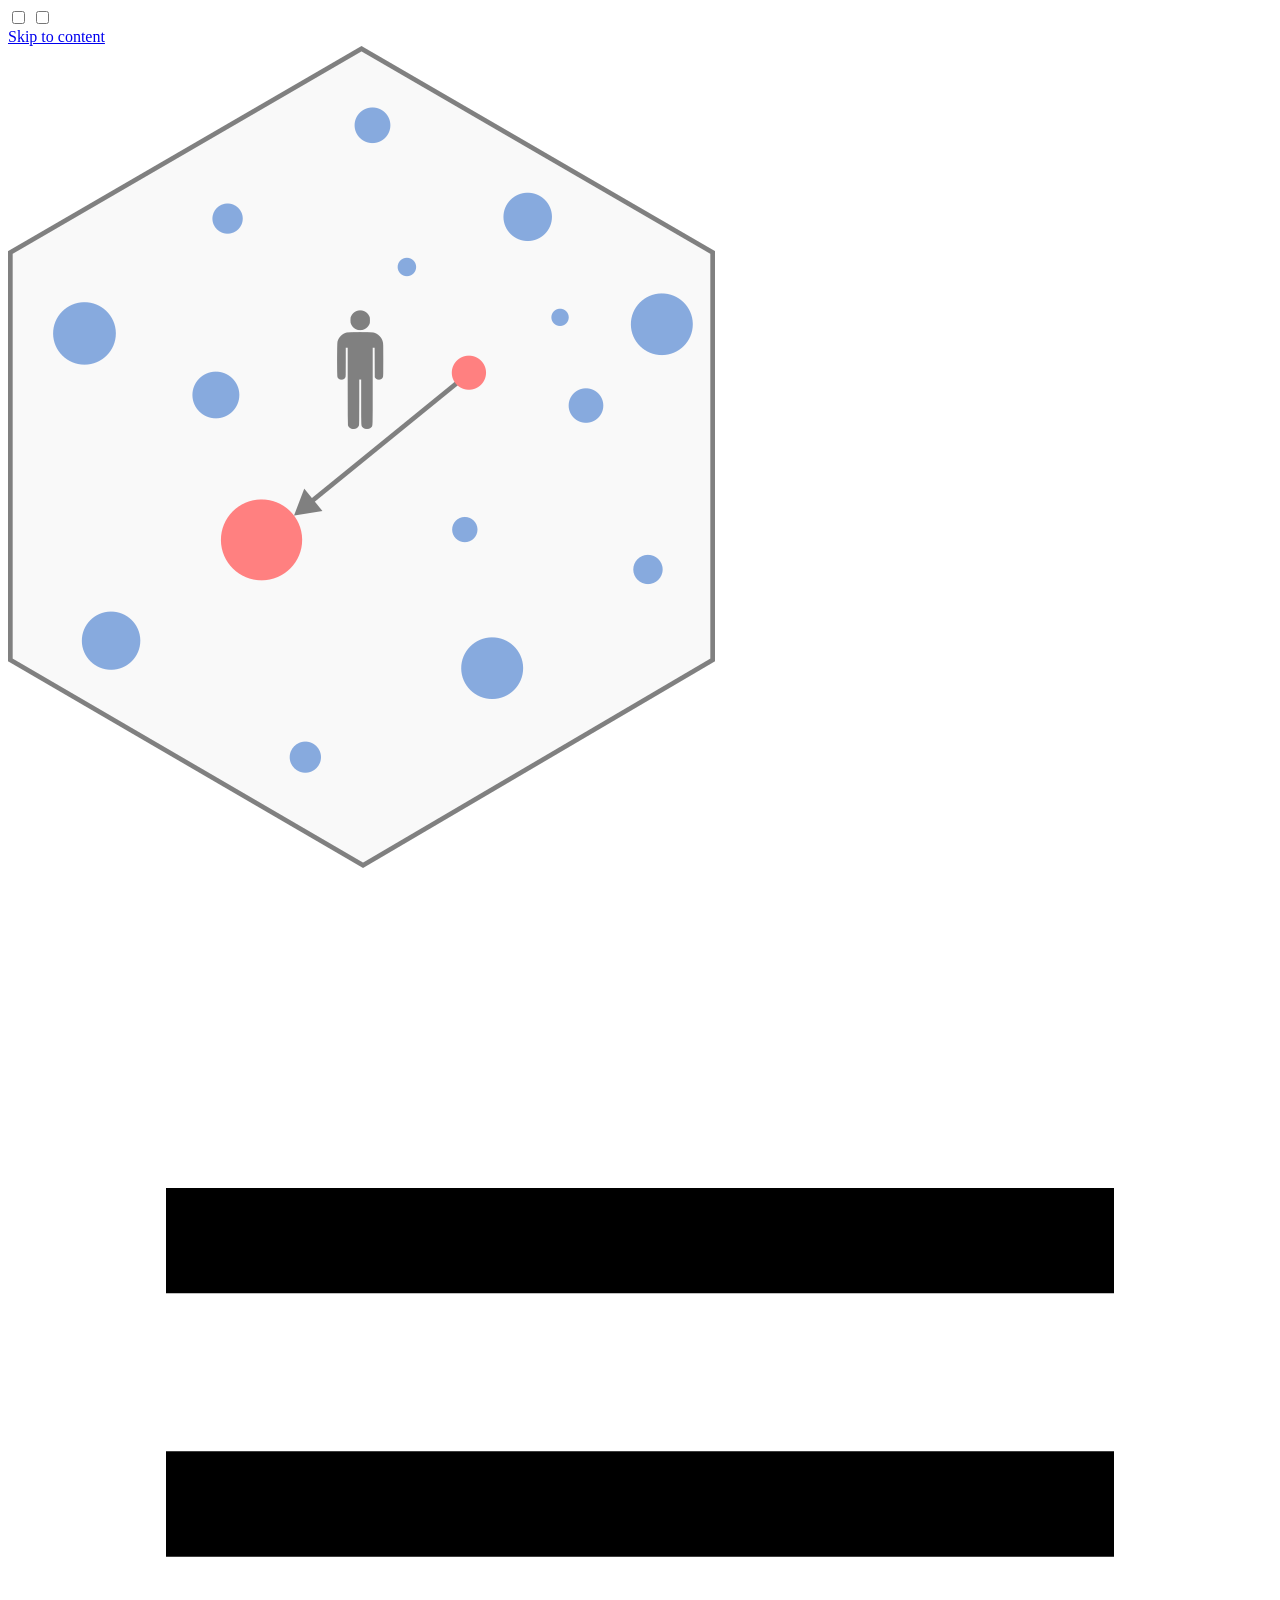
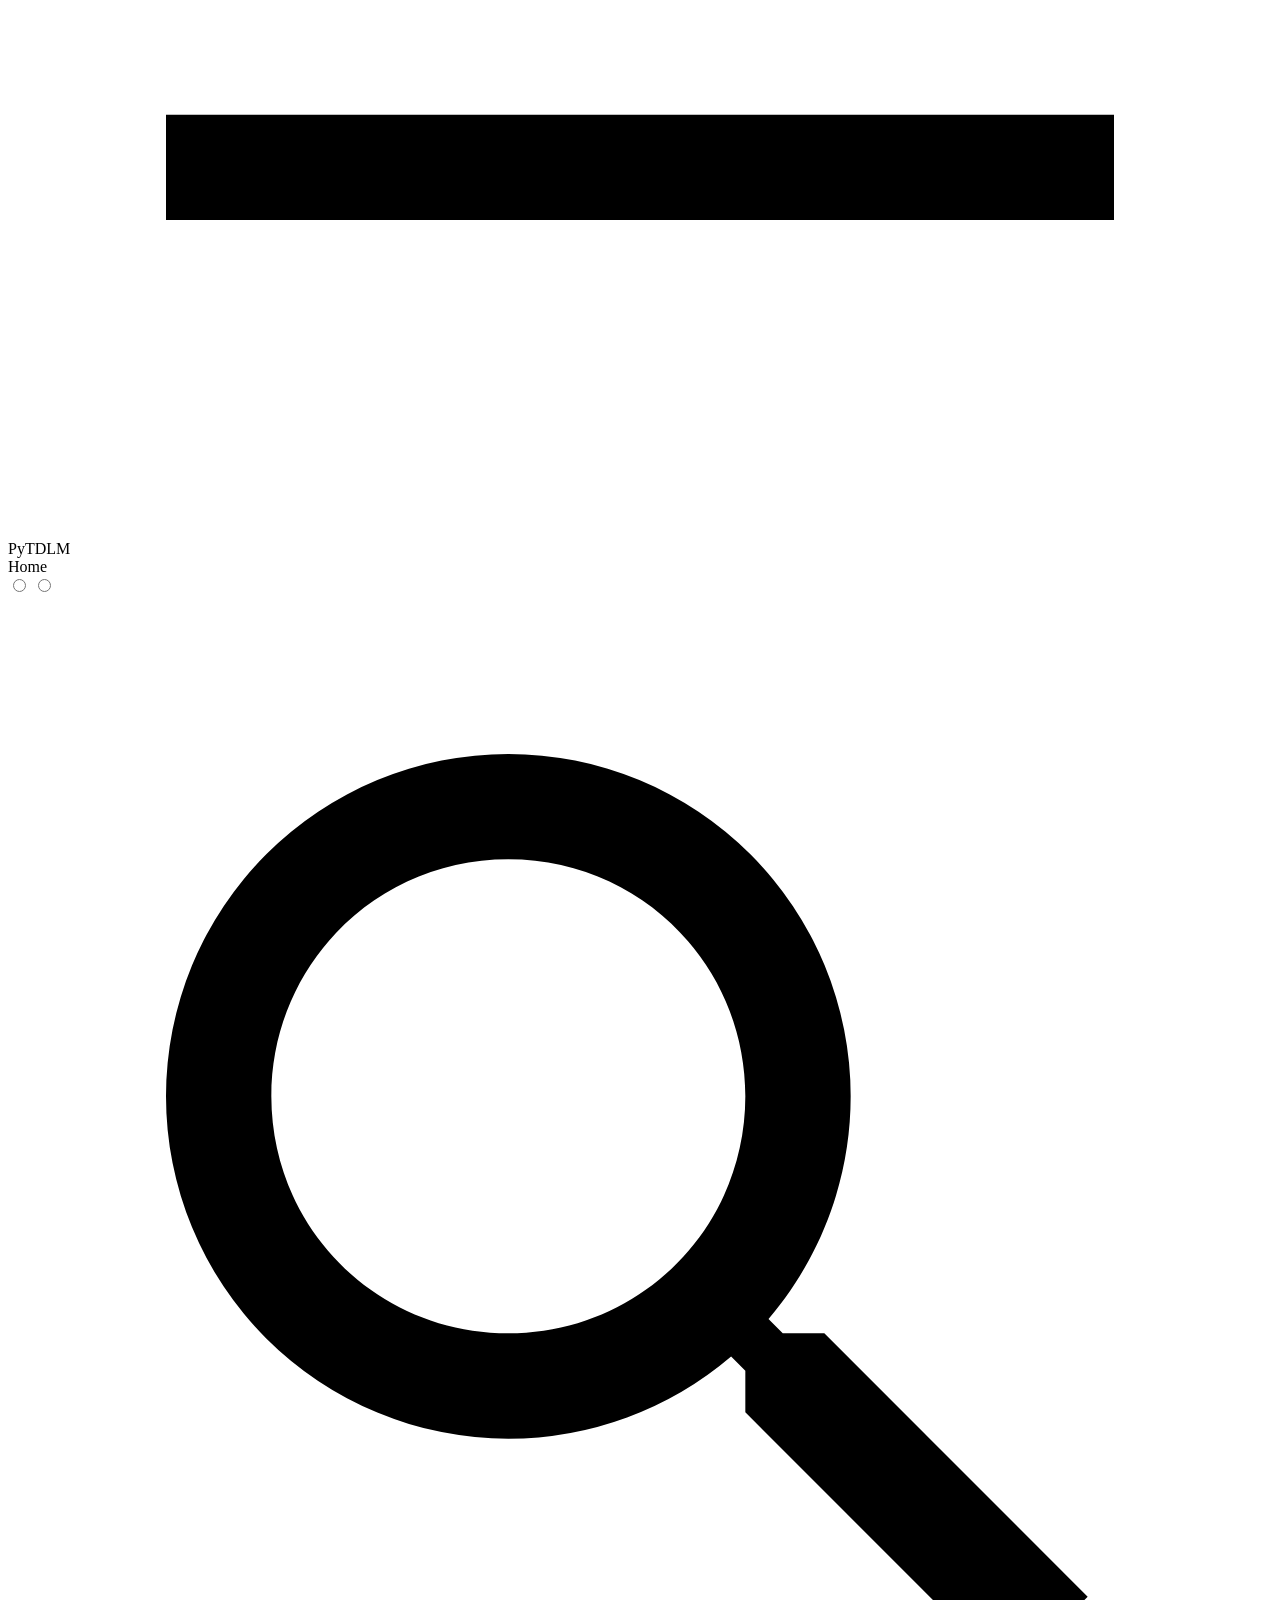
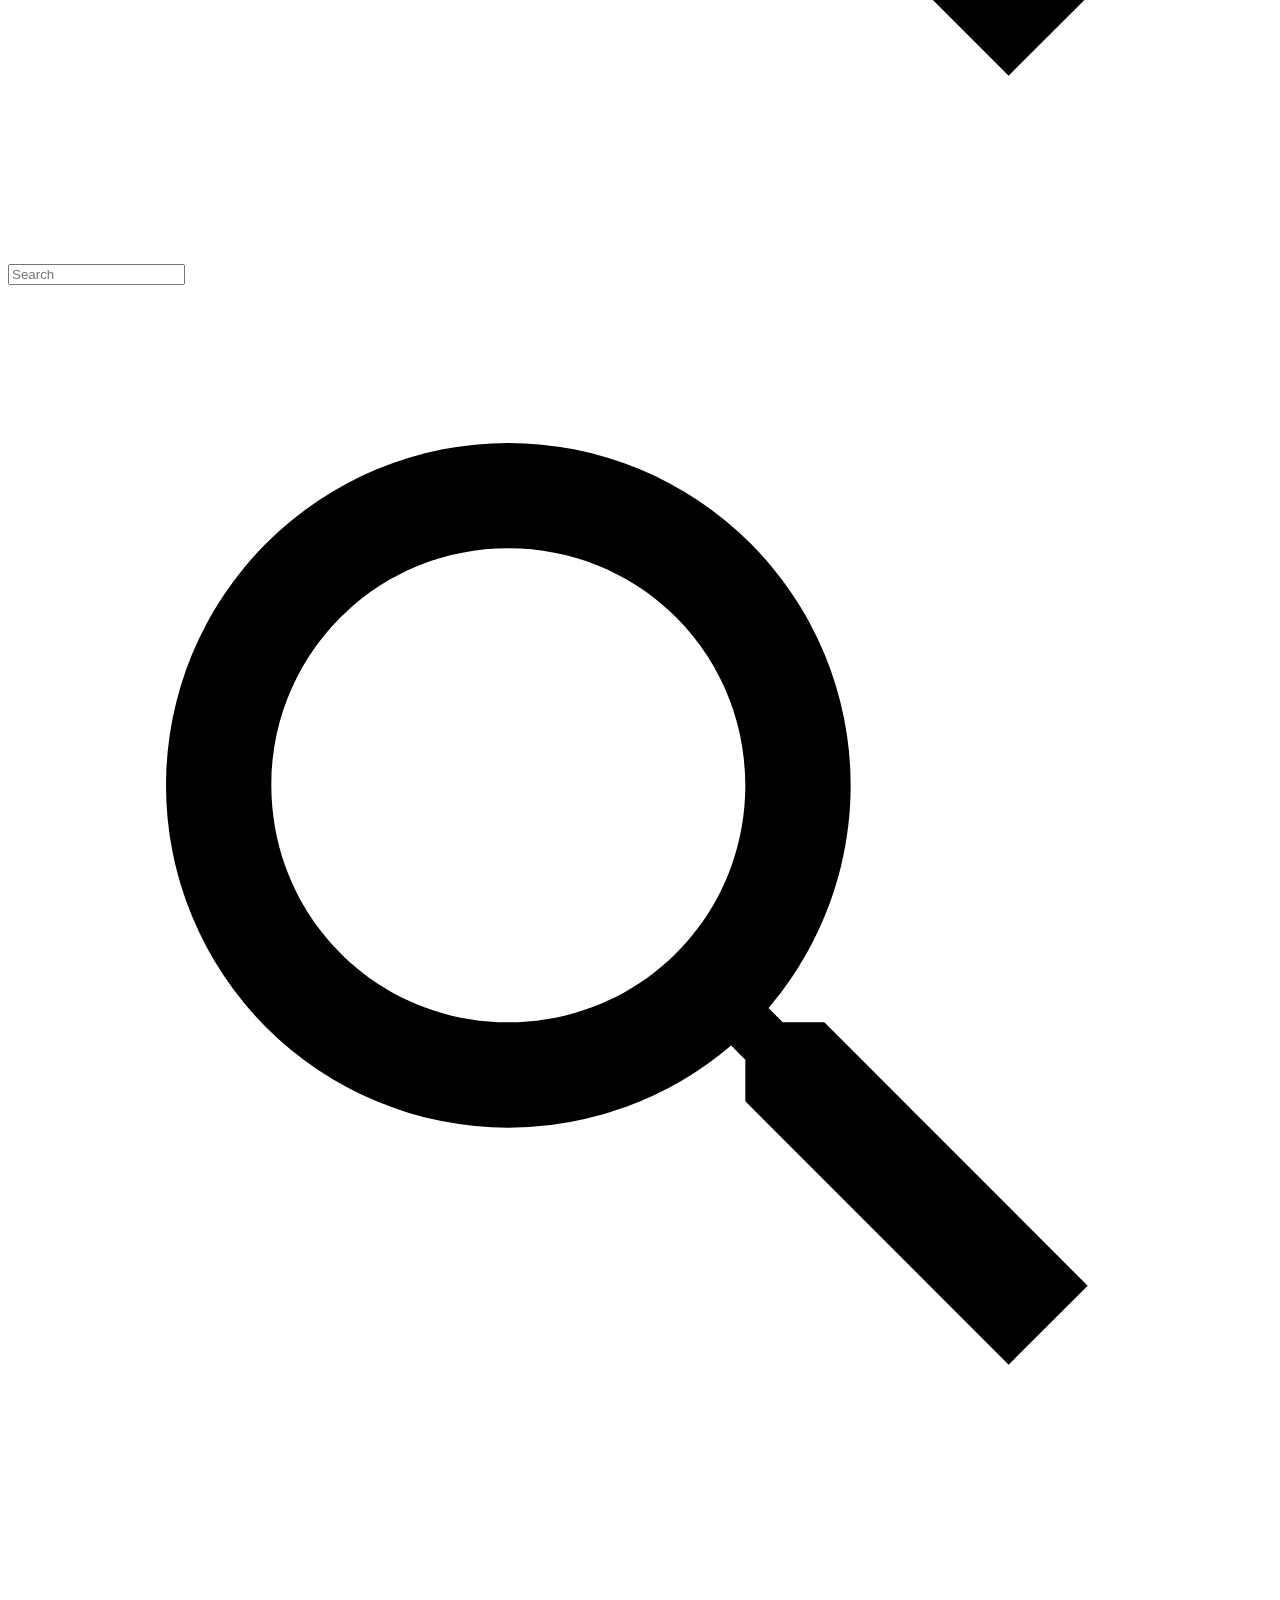
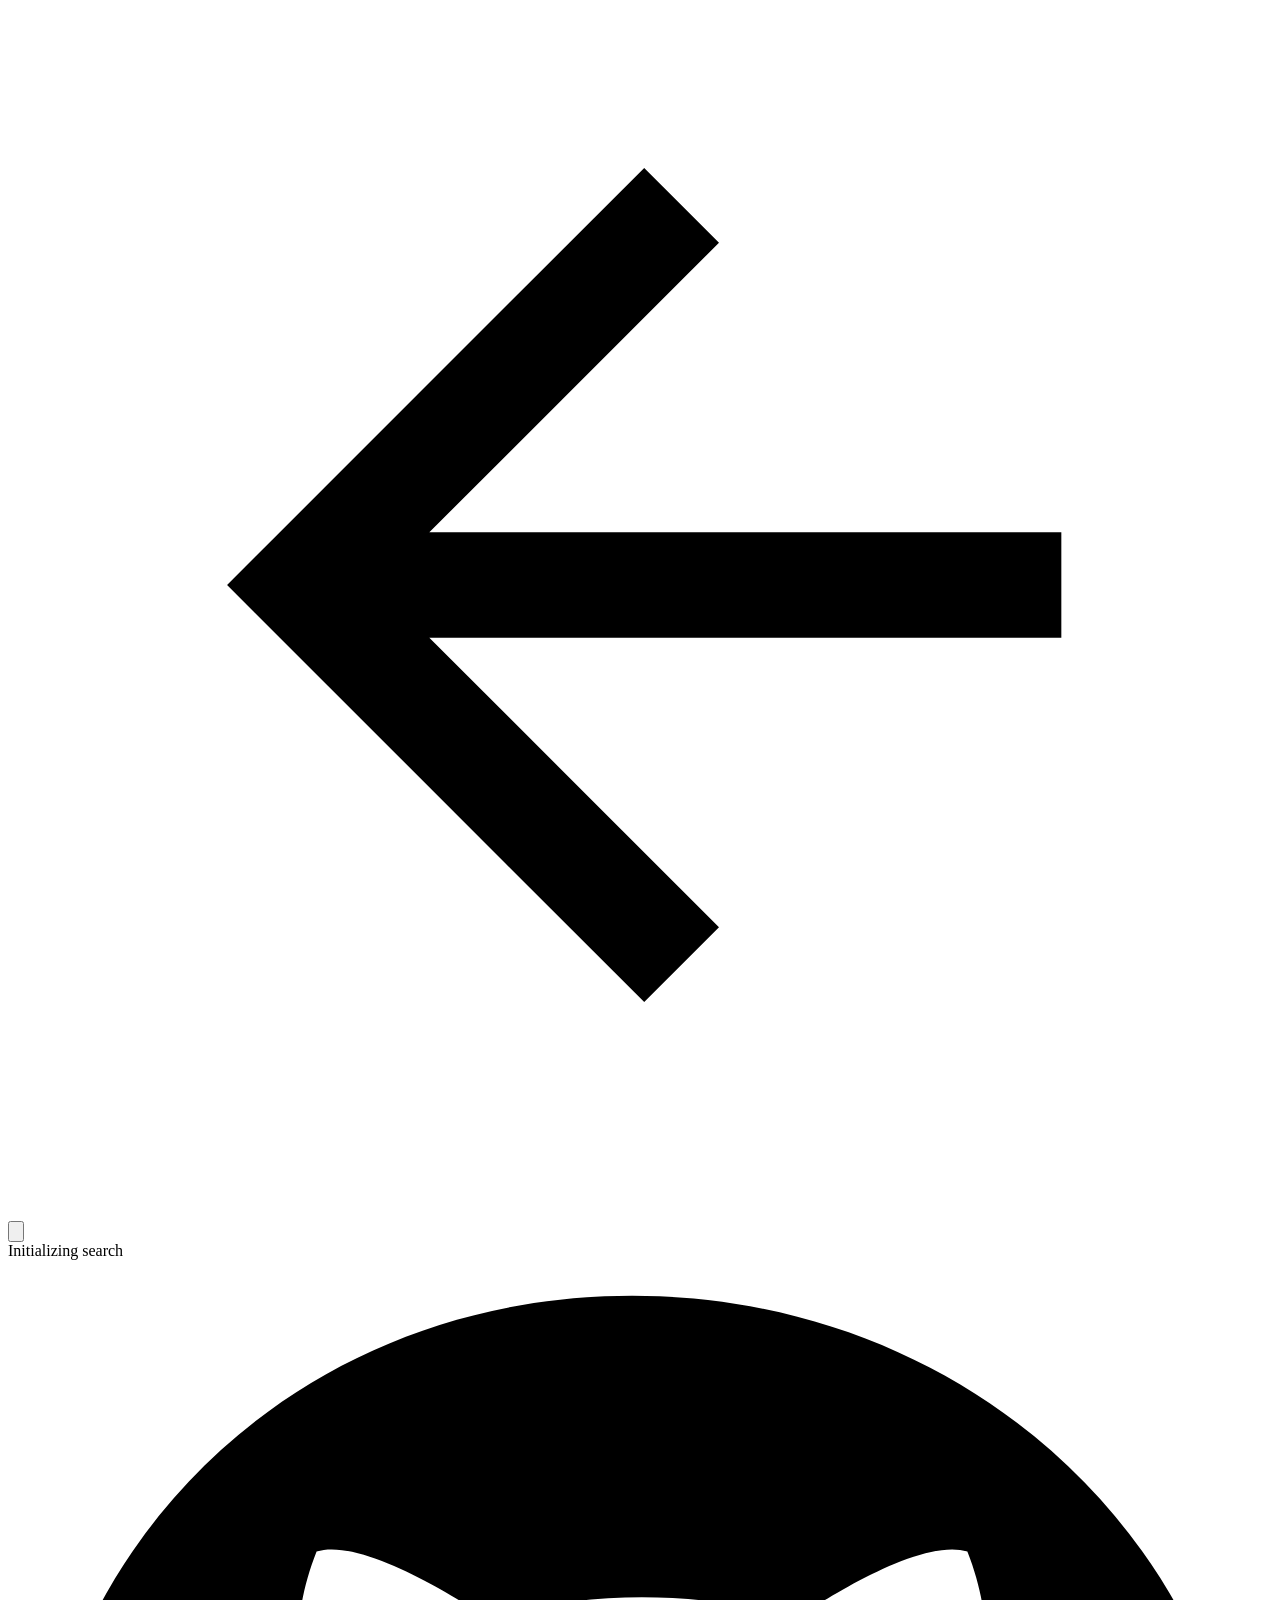
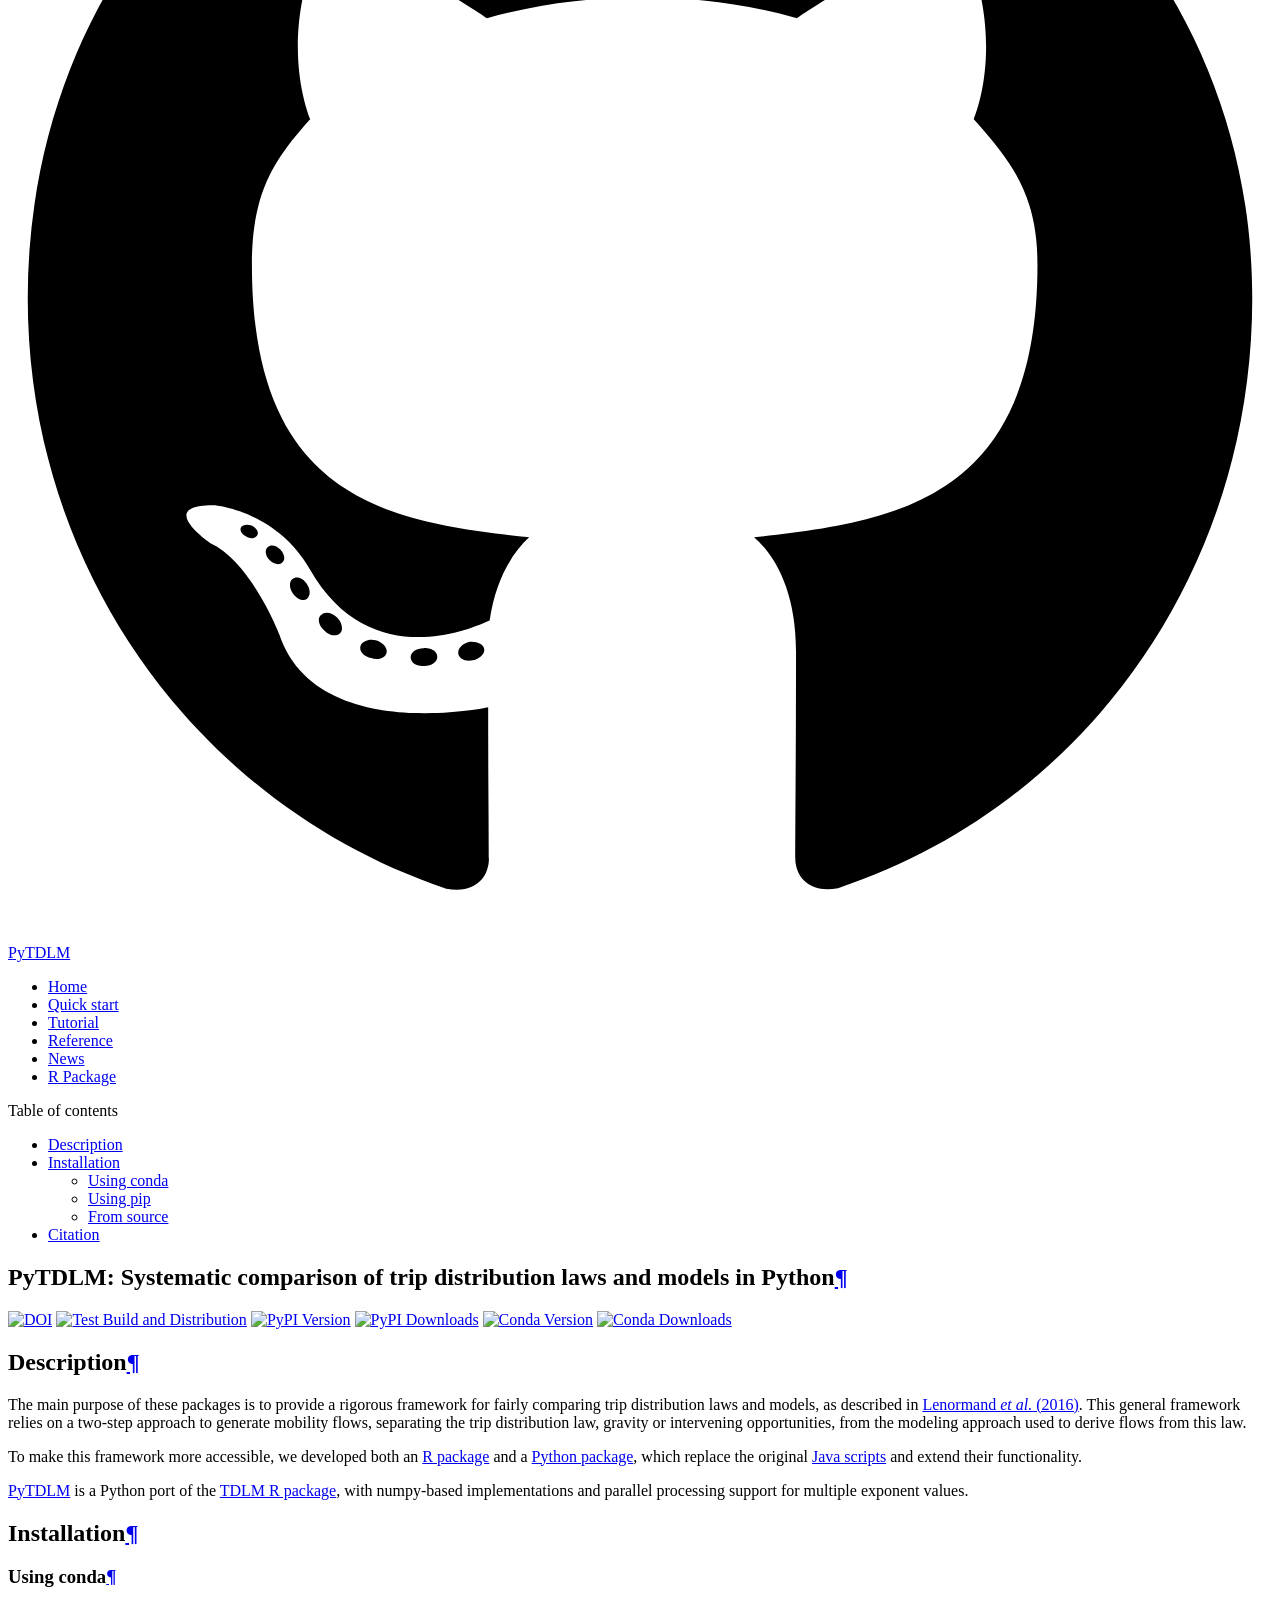
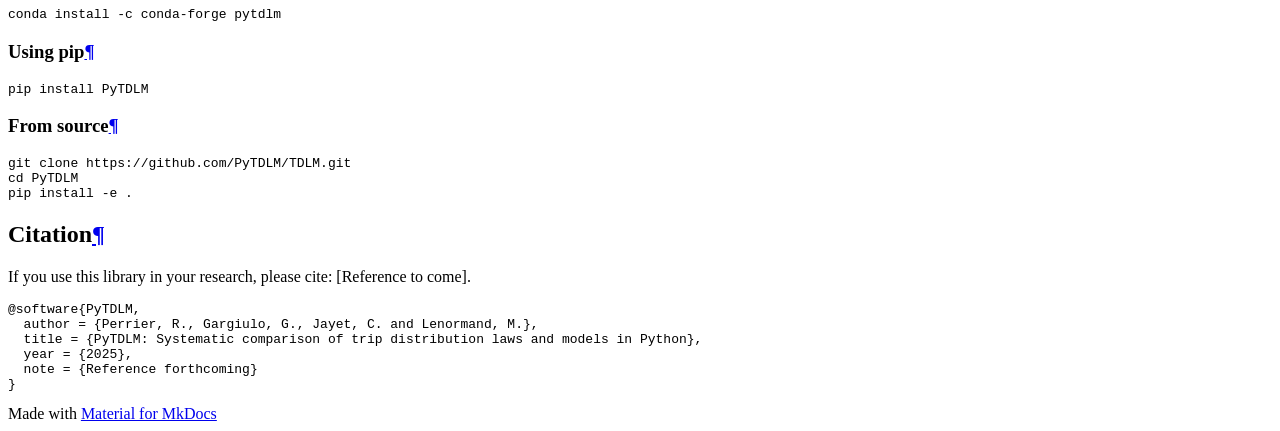
==== commit 5f4a8c84: "Deployed 956e03d with MkDocs version: 1.6.1" ====
--- a/index.html
+++ b/index.html
@@ -47,6 +47,8 @@
     
     
       <link rel="stylesheet" href="assets/_mkdocstrings.css">
+    
+      <link rel="stylesheet" href="stylesheets/extra.css">
     
     <script>__md_scope=new URL(".",location),__md_hash=e=>[...e].reduce(((e,_)=>(e<<5)-e+_.charCodeAt(0)),0),__md_get=(e,_=localStorage,t=__md_scope)=>JSON.parse(_.getItem(t.pathname+"."+e)),__md_set=(e,_,t=localStorage,a=__md_scope)=>{try{t.setItem(a.pathname+"."+e,JSON.stringify(_))}catch(e){}}</script>
     
--- a/stylesheets/extra.css
+++ b/stylesheets/extra.css
@@ -0,0 +1,3 @@
+.highlight .kc {
+  color: #3f6ec6;
+}
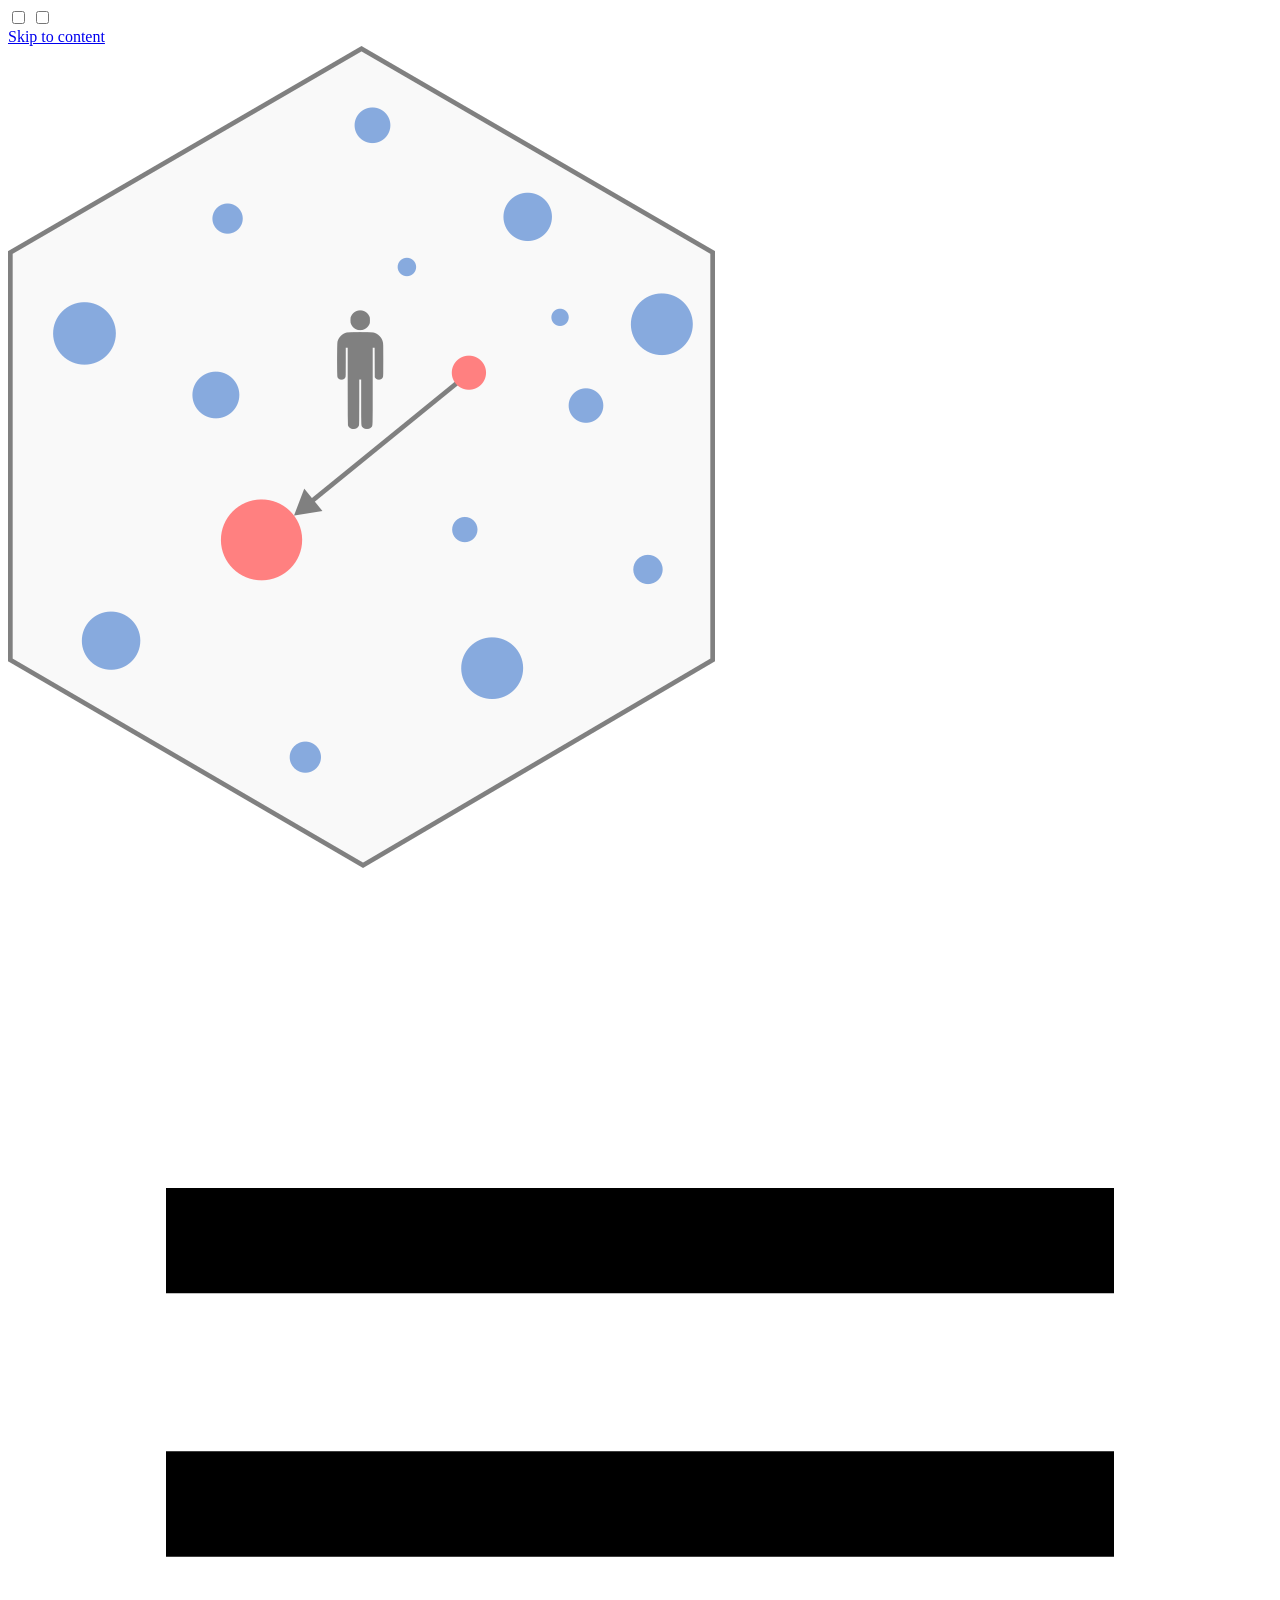
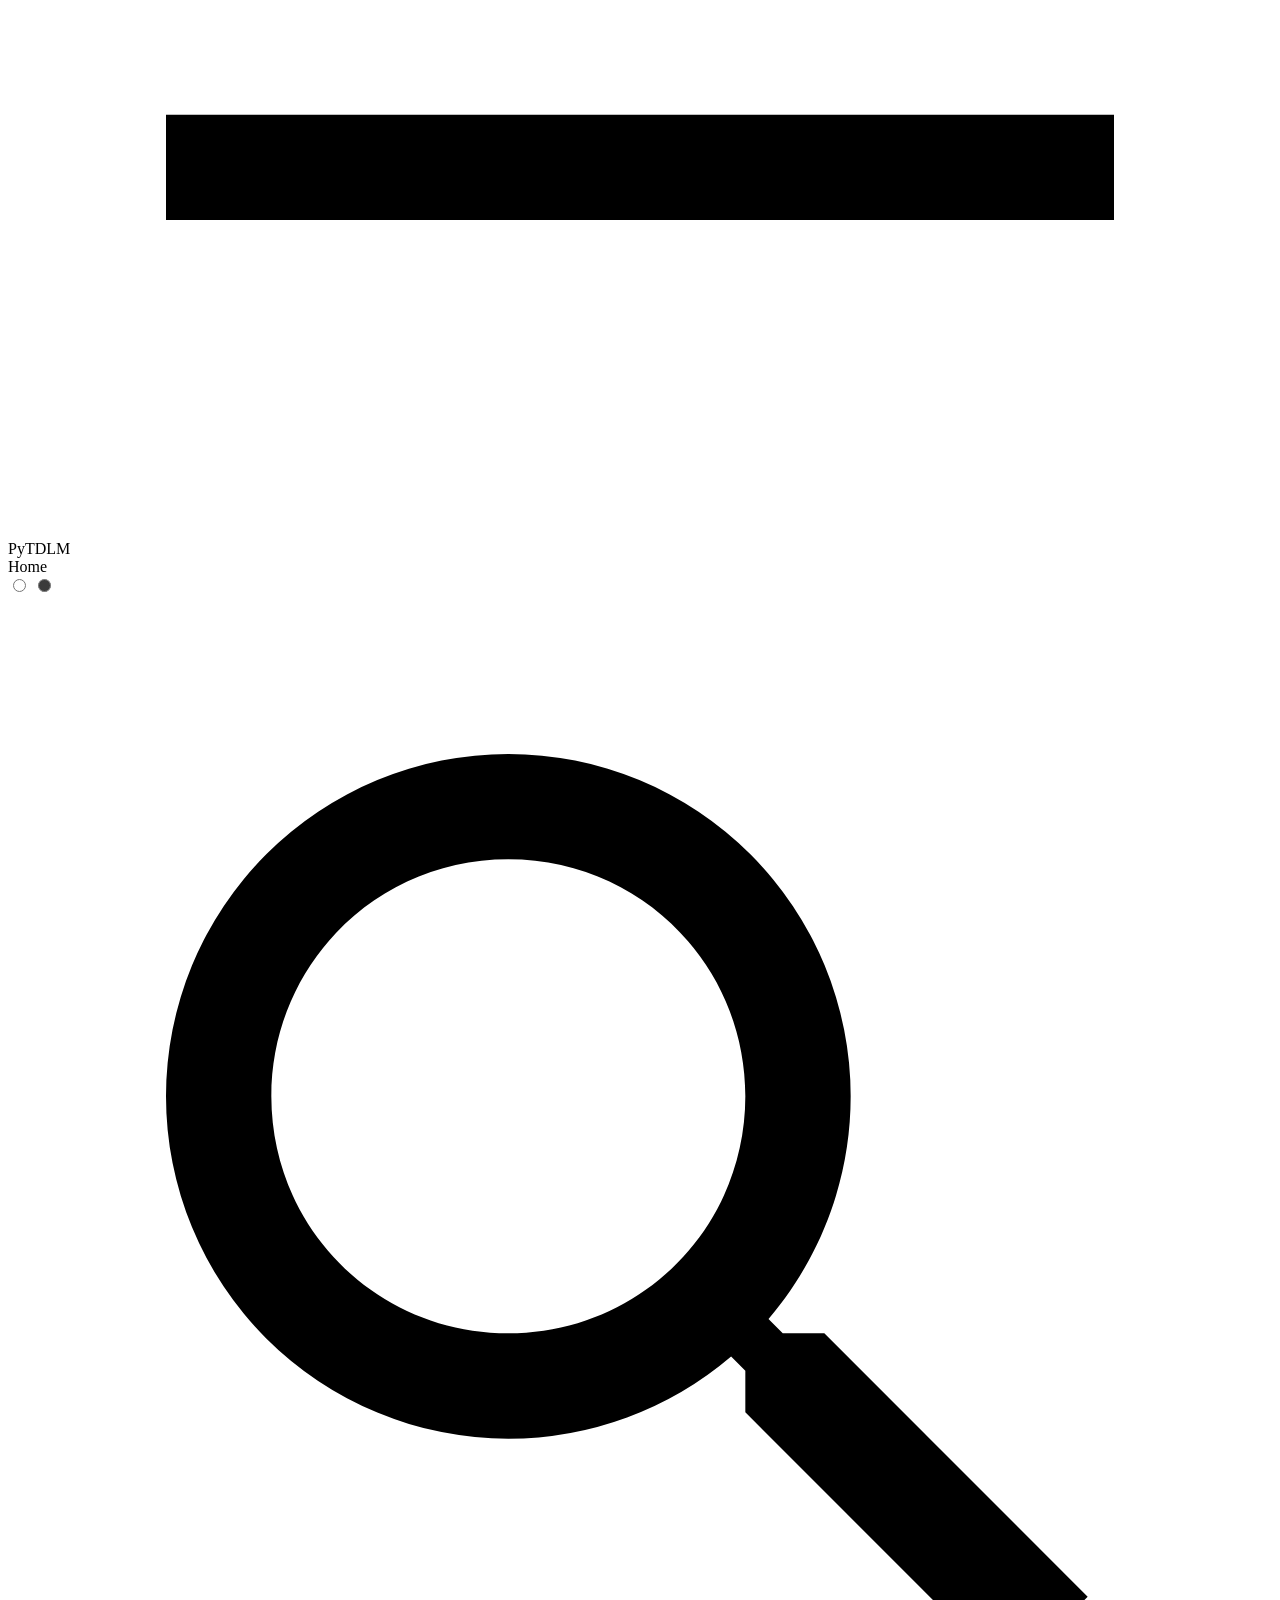
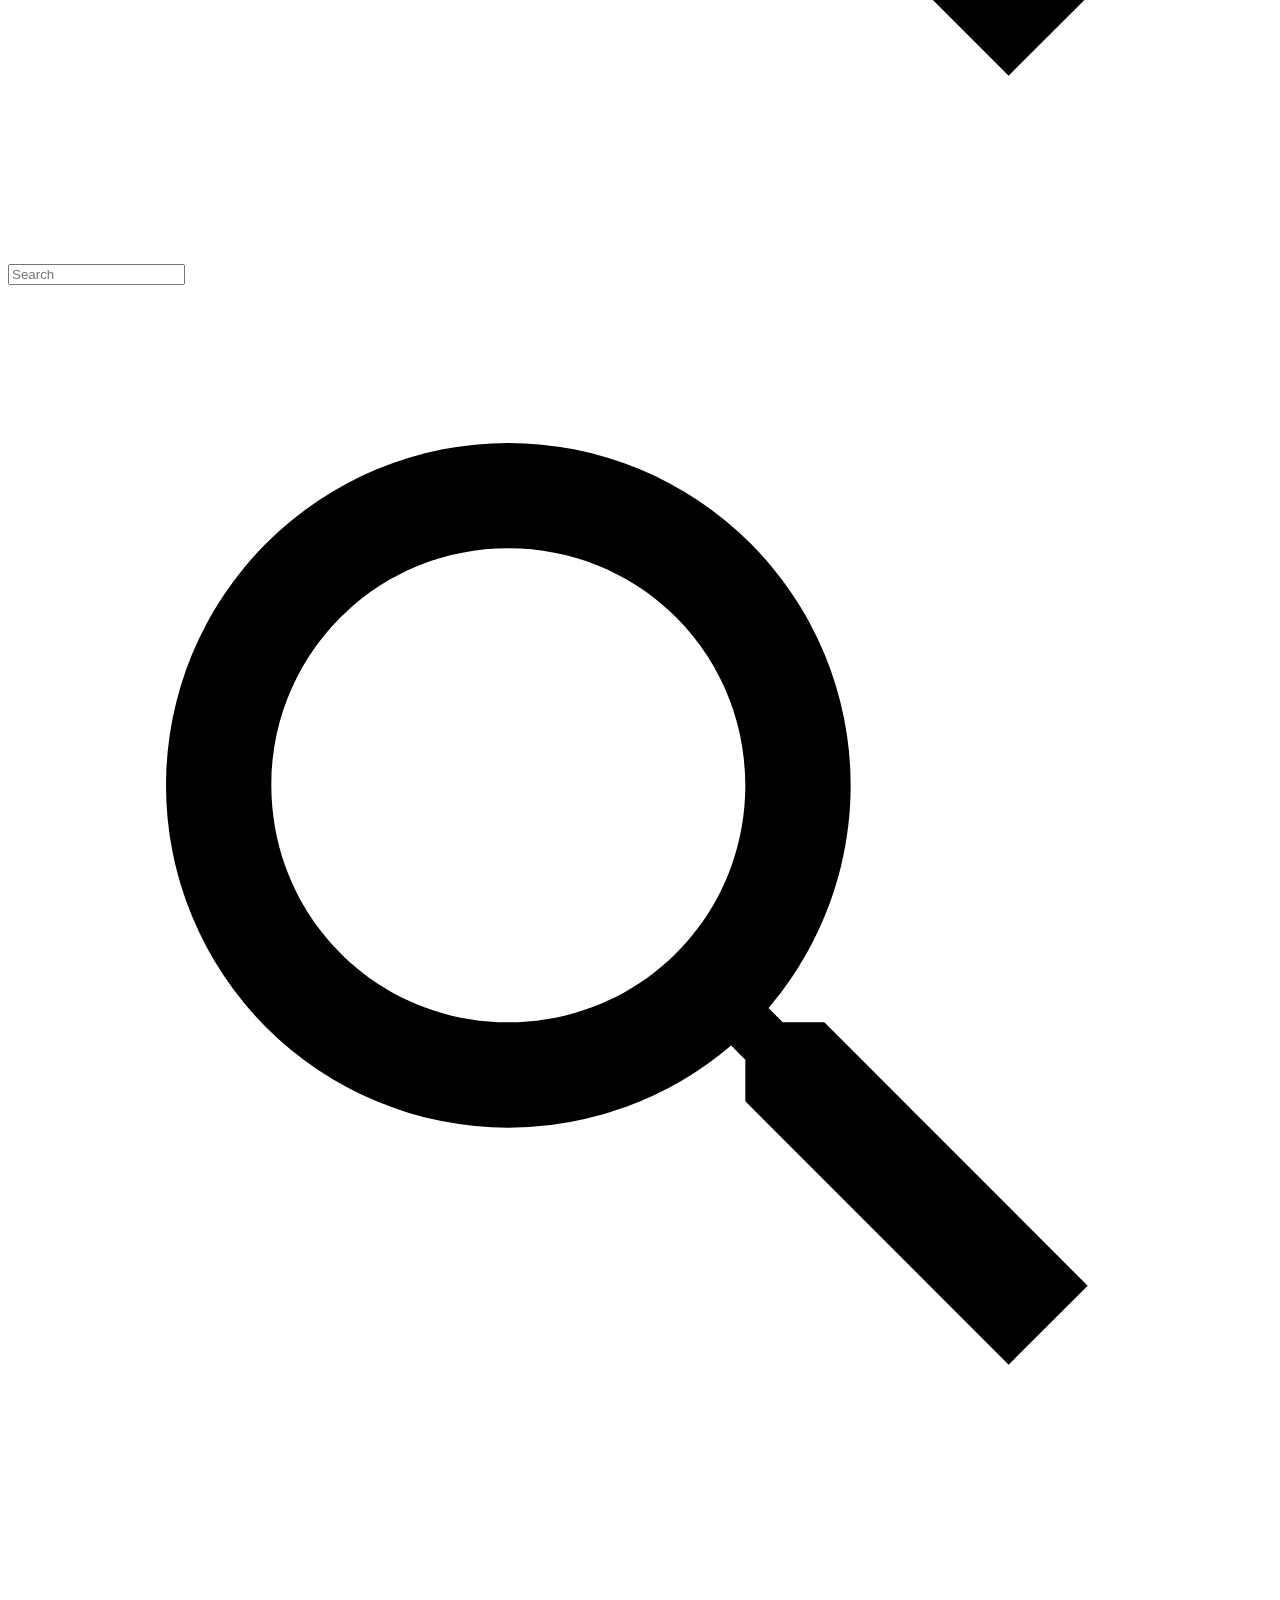
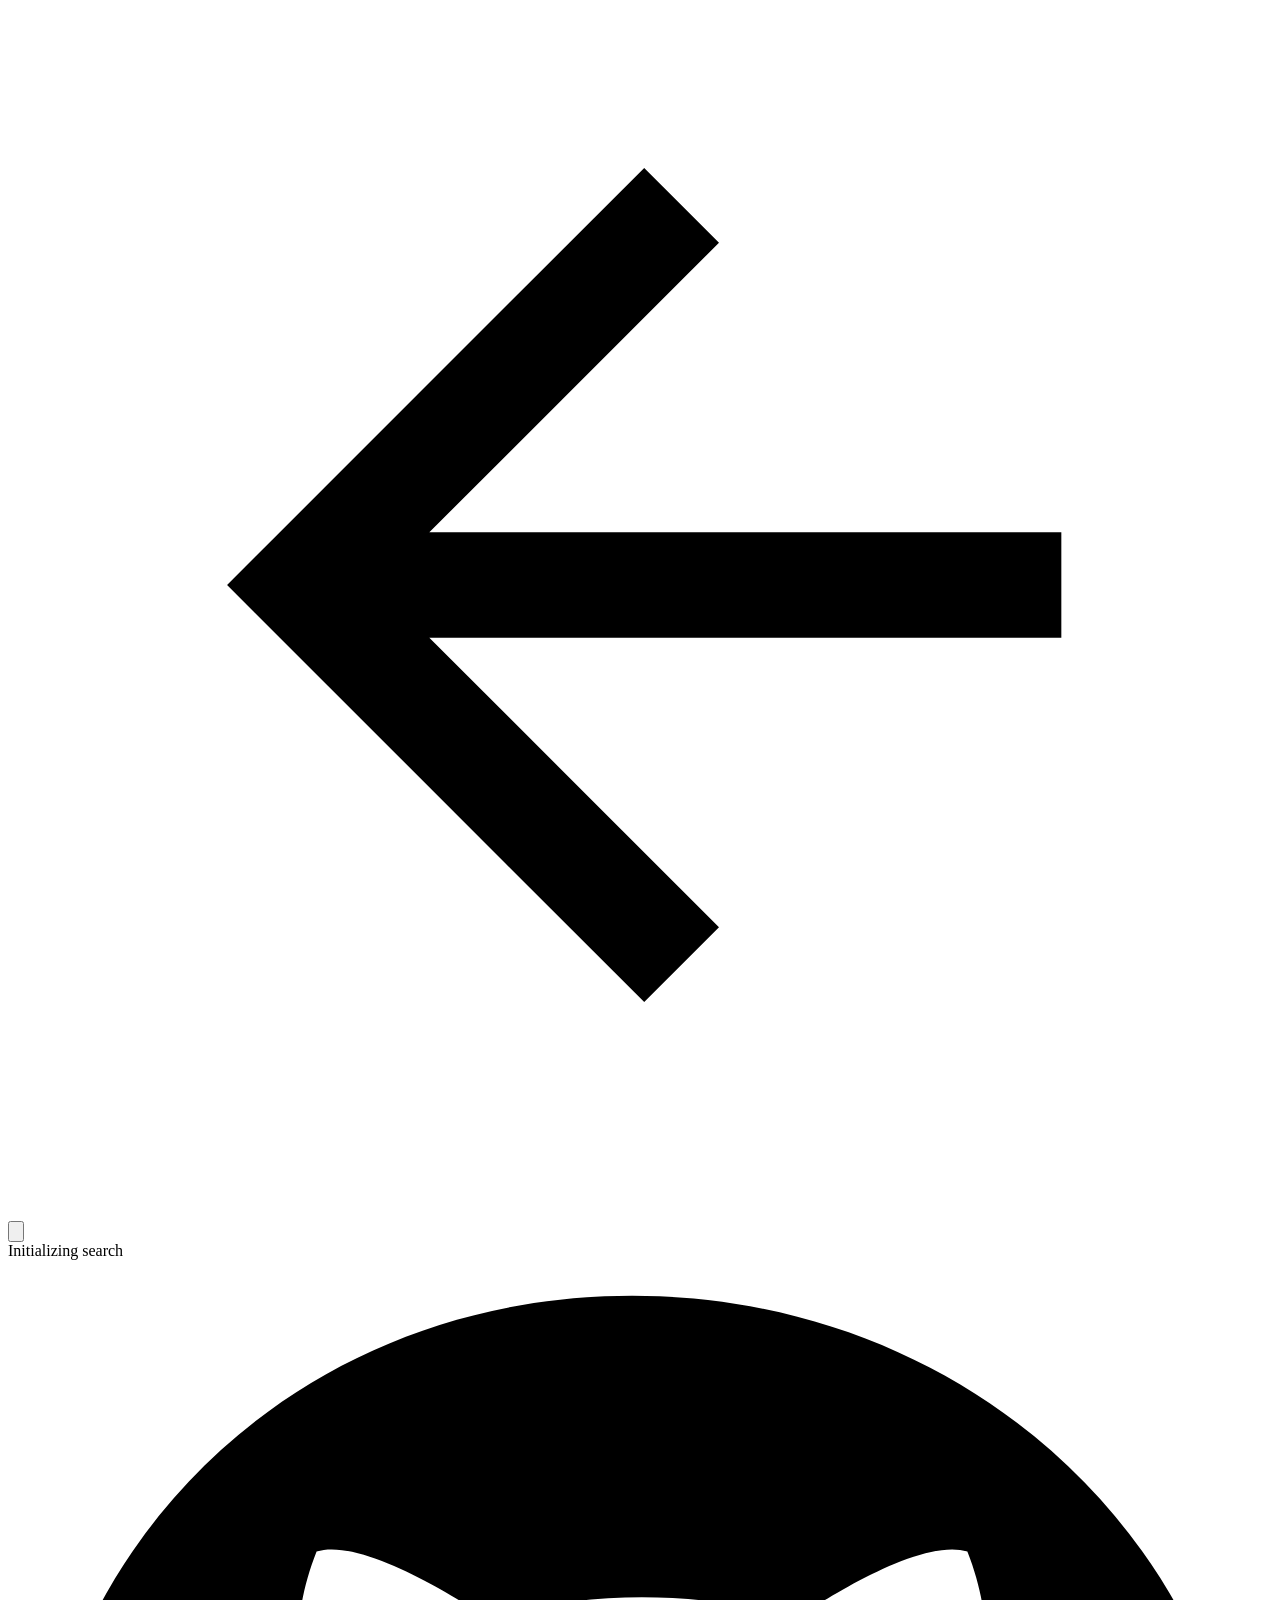
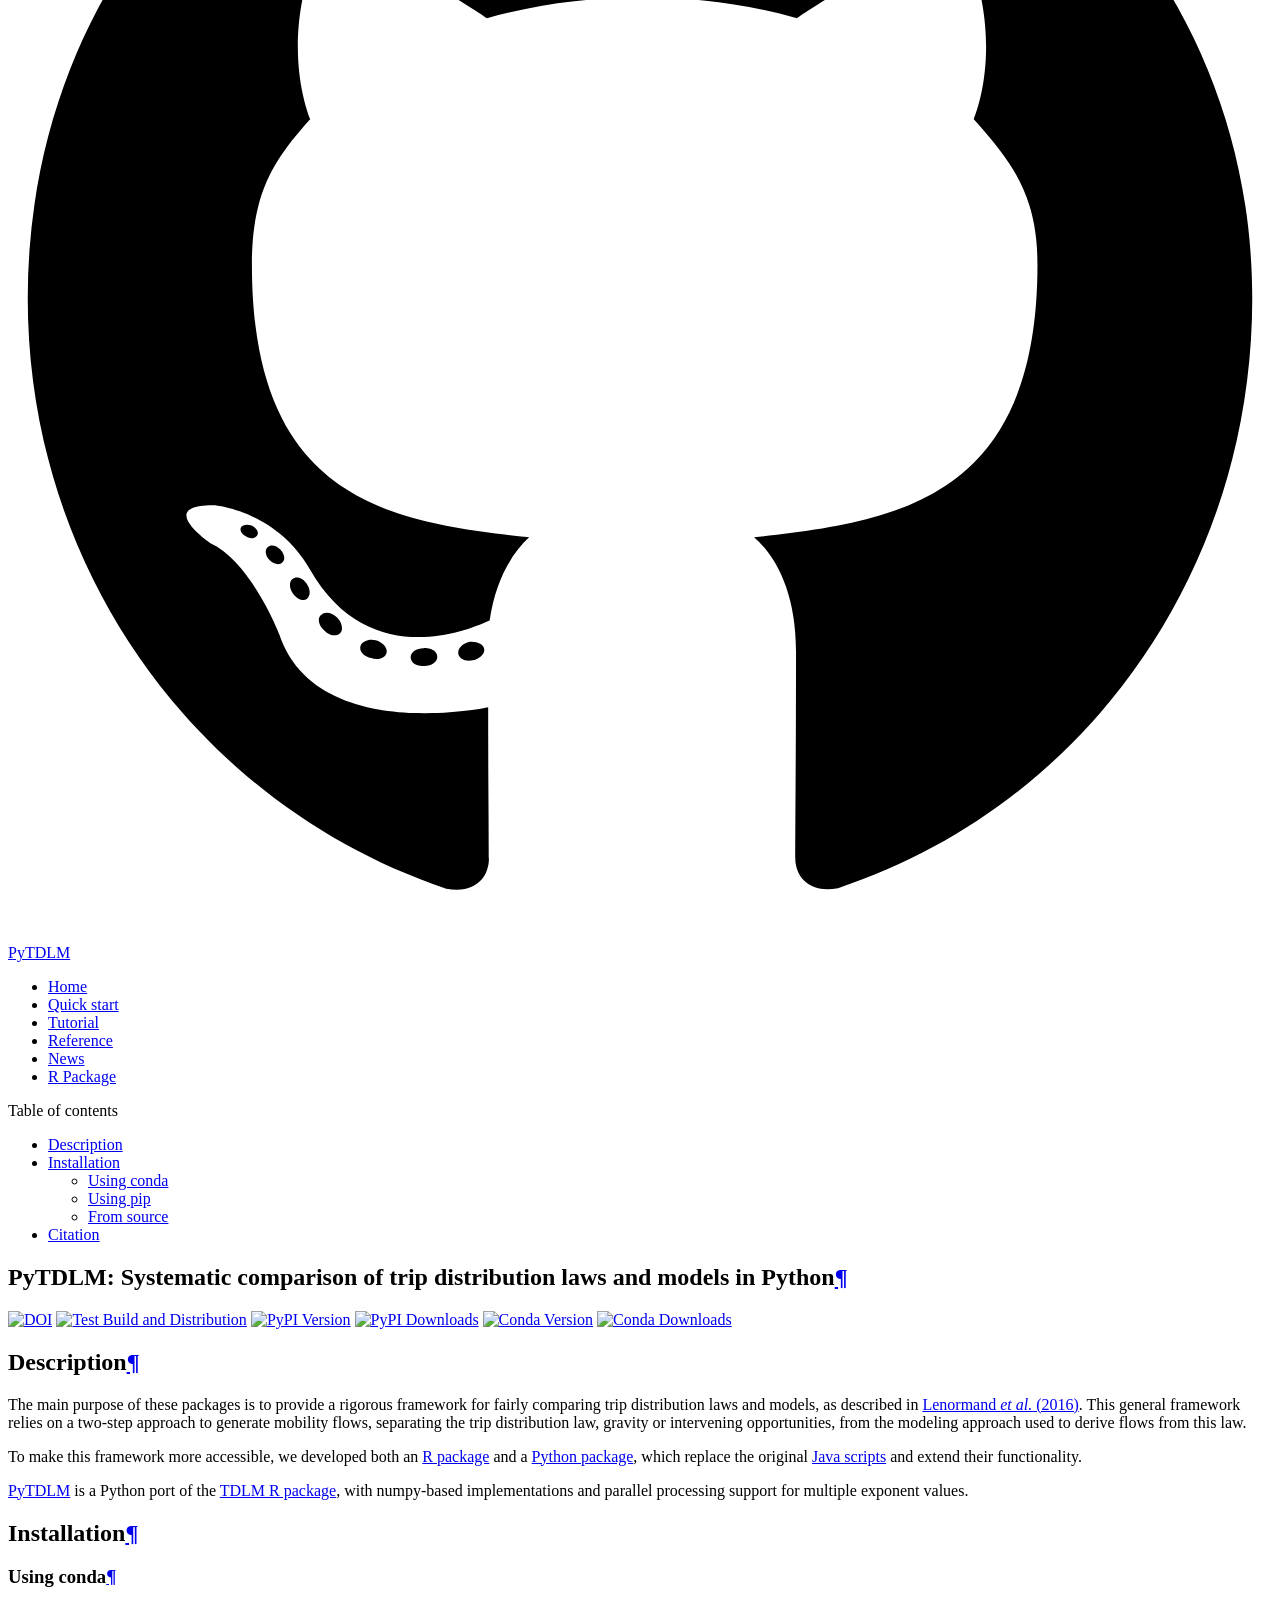
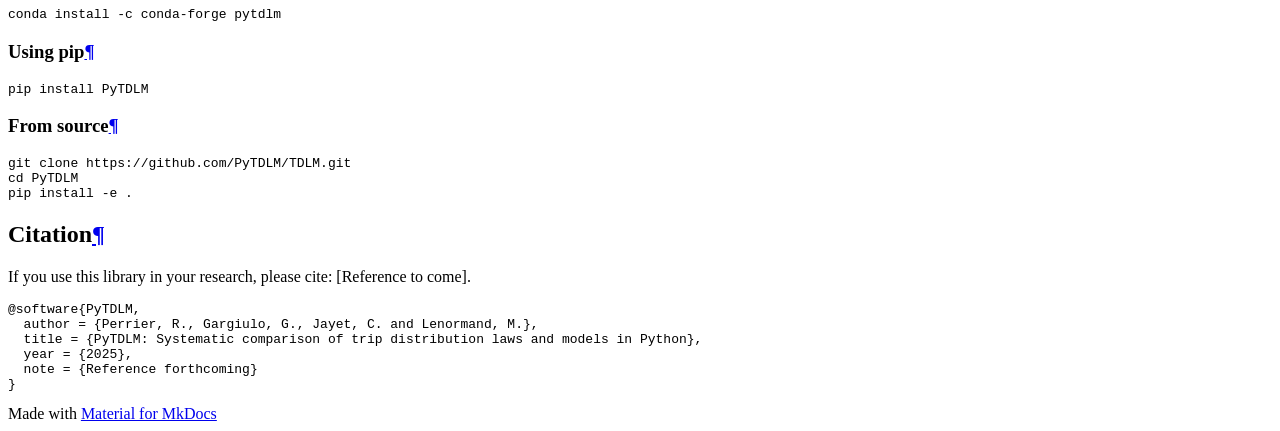
==== commit d3d81882: "Deployed c848df8 with MkDocs version: 1.6.1" ====
--- a/index.html
+++ b/index.html
@@ -15,8 +15,11 @@
         <link rel="next" href="start/">
       
       
+        
+      
+      
       <link rel="icon" href="assets/logo.png">
-      <meta name="generator" content="mkdocs-1.6.1, mkdocs-material-9.6.20">
+      <meta name="generator" content="mkdocs-1.6.1, mkdocs-material-9.7.6">
     
     
       
@@ -24,10 +27,10 @@
       
     
     
-      <link rel="stylesheet" href="assets/stylesheets/main.e53b48f4.min.css">
-      
-        
-        <link rel="stylesheet" href="assets/stylesheets/palette.06af60db.min.css">
+      <link rel="stylesheet" href="assets/stylesheets/main.484c7ddc.min.css">
+      
+        
+        <link rel="stylesheet" href="assets/stylesheets/palette.ab4e12ef.min.css">
       
       
 
@@ -54,7 +57,6 @@
     
       
 
-    
     
     
   </head>
@@ -194,7 +196,7 @@
         <a href="https://github.com/RTDLM/PyTDLM" title="Go to repository" class="md-source" data-md-component="source">
   <div class="md-source__icon md-icon">
     
-    <svg xmlns="http://www.w3.org/2000/svg" viewBox="0 0 512 512"><!--! Font Awesome Free 7.0.0 by @fontawesome - https://fontawesome.com License - https://fontawesome.com/license/free (Icons: CC BY 4.0, Fonts: SIL OFL 1.1, Code: MIT License) Copyright 2025 Fonticons, Inc.--><path d="M173.9 397.4c0 2-2.3 3.6-5.2 3.6-3.3.3-5.6-1.3-5.6-3.6 0-2 2.3-3.6 5.2-3.6 3-.3 5.6 1.3 5.6 3.6m-31.1-4.5c-.7 2 1.3 4.3 4.3 4.9 2.6 1 5.6 0 6.2-2s-1.3-4.3-4.3-5.2c-2.6-.7-5.5.3-6.2 2.3m44.2-1.7c-2.9.7-4.9 2.6-4.6 4.9.3 2 2.9 3.3 5.9 2.6 2.9-.7 4.9-2.6 4.6-4.6-.3-1.9-3-3.2-5.9-2.9M252.8 8C114.1 8 8 113.3 8 252c0 110.9 69.8 205.8 169.5 239.2 12.8 2.3 17.3-5.6 17.3-12.1 0-6.2-.3-40.4-.3-61.4 0 0-70 15-84.7-29.8 0 0-11.4-29.1-27.8-36.6 0 0-22.9-15.7 1.6-15.4 0 0 24.9 2 38.6 25.8 21.9 38.6 58.6 27.5 72.9 20.9 2.3-16 8.8-27.1 16-33.7-55.9-6.2-112.3-14.3-112.3-110.5 0-27.5 7.6-41.3 23.6-58.9-2.6-6.5-11.1-33.3 2.6-67.9 20.9-6.5 69 27 69 27 20-5.6 41.5-8.5 62.8-8.5s42.8 2.9 62.8 8.5c0 0 48.1-33.6 69-27 13.7 34.7 5.2 61.4 2.6 67.9 16 17.7 25.8 31.5 25.8 58.9 0 96.5-58.9 104.2-114.8 110.5 9.2 7.9 17 22.9 17 46.4 0 33.7-.3 75.4-.3 83.6 0 6.5 4.6 14.4 17.3 12.1C436.2 457.8 504 362.9 504 252 504 113.3 391.5 8 252.8 8M105.2 352.9c-1.3 1-1 3.3.7 5.2 1.6 1.6 3.9 2.3 5.2 1 1.3-1 1-3.3-.7-5.2-1.6-1.6-3.9-2.3-5.2-1m-10.8-8.1c-.7 1.3.3 2.9 2.3 3.9 1.6 1 3.6.7 4.3-.7.7-1.3-.3-2.9-2.3-3.9-2-.6-3.6-.3-4.3.7m32.4 35.6c-1.6 1.3-1 4.3 1.3 6.2 2.3 2.3 5.2 2.6 6.5 1 1.3-1.3.7-4.3-1.3-6.2-2.2-2.3-5.2-2.6-6.5-1m-11.4-14.7c-1.6 1-1.6 3.6 0 5.9s4.3 3.3 5.6 2.3c1.6-1.3 1.6-3.9 0-6.2-1.4-2.3-4-3.3-5.6-2"/></svg>
+    <svg xmlns="http://www.w3.org/2000/svg" viewBox="0 0 512 512"><!--! Font Awesome Free 7.1.0 by @fontawesome - https://fontawesome.com License - https://fontawesome.com/license/free (Icons: CC BY 4.0, Fonts: SIL OFL 1.1, Code: MIT License) Copyright 2025 Fonticons, Inc.--><path d="M173.9 397.4c0 2-2.3 3.6-5.2 3.6-3.3.3-5.6-1.3-5.6-3.6 0-2 2.3-3.6 5.2-3.6 3-.3 5.6 1.3 5.6 3.6m-31.1-4.5c-.7 2 1.3 4.3 4.3 4.9 2.6 1 5.6 0 6.2-2s-1.3-4.3-4.3-5.2c-2.6-.7-5.5.3-6.2 2.3m44.2-1.7c-2.9.7-4.9 2.6-4.6 4.9.3 2 2.9 3.3 5.9 2.6 2.9-.7 4.9-2.6 4.6-4.6-.3-1.9-3-3.2-5.9-2.9M252.8 8C114.1 8 8 113.3 8 252c0 110.9 69.8 205.8 169.5 239.2 12.8 2.3 17.3-5.6 17.3-12.1 0-6.2-.3-40.4-.3-61.4 0 0-70 15-84.7-29.8 0 0-11.4-29.1-27.8-36.6 0 0-22.9-15.7 1.6-15.4 0 0 24.9 2 38.6 25.8 21.9 38.6 58.6 27.5 72.9 20.9 2.3-16 8.8-27.1 16-33.7-55.9-6.2-112.3-14.3-112.3-110.5 0-27.5 7.6-41.3 23.6-58.9-2.6-6.5-11.1-33.3 2.6-67.9 20.9-6.5 69 27 69 27 20-5.6 41.5-8.5 62.8-8.5s42.8 2.9 62.8 8.5c0 0 48.1-33.6 69-27 13.7 34.7 5.2 61.4 2.6 67.9 16 17.7 25.8 31.5 25.8 58.9 0 96.5-58.9 104.2-114.8 110.5 9.2 7.9 17 22.9 17 46.4 0 33.7-.3 75.4-.3 83.6 0 6.5 4.6 14.4 17.3 12.1C436.2 457.8 504 362.9 504 252 504 113.3 391.5 8 252.8 8M105.2 352.9c-1.3 1-1 3.3.7 5.2 1.6 1.6 3.9 2.3 5.2 1 1.3-1 1-3.3-.7-5.2-1.6-1.6-3.9-2.3-5.2-1m-10.8-8.1c-.7 1.3.3 2.9 2.3 3.9 1.6 1 3.6.7 4.3-.7.7-1.3-.3-2.9-2.3-3.9-2-.6-3.6-.3-4.3.7m32.4 35.6c-1.6 1.3-1 4.3 1.3 6.2 2.3 2.3 5.2 2.6 6.5 1 1.3-1.3.7-4.3-1.3-6.2-2.2-2.3-5.2-2.6-6.5-1m-11.4-14.7c-1.6 1-1.6 3.6 0 5.9s4.3 3.3 5.6 2.3c1.6-1.3 1.6-3.9 0-6.2-1.4-2.3-4-3.3-5.6-2"/></svg>
   </div>
   <div class="md-source__repository">
     PyTDLM
@@ -368,7 +370,7 @@
       <a href="https://github.com/RTDLM/PyTDLM" title="Go to repository" class="md-source" data-md-component="source">
   <div class="md-source__icon md-icon">
     
-    <svg xmlns="http://www.w3.org/2000/svg" viewBox="0 0 512 512"><!--! Font Awesome Free 7.0.0 by @fontawesome - https://fontawesome.com License - https://fontawesome.com/license/free (Icons: CC BY 4.0, Fonts: SIL OFL 1.1, Code: MIT License) Copyright 2025 Fonticons, Inc.--><path d="M173.9 397.4c0 2-2.3 3.6-5.2 3.6-3.3.3-5.6-1.3-5.6-3.6 0-2 2.3-3.6 5.2-3.6 3-.3 5.6 1.3 5.6 3.6m-31.1-4.5c-.7 2 1.3 4.3 4.3 4.9 2.6 1 5.6 0 6.2-2s-1.3-4.3-4.3-5.2c-2.6-.7-5.5.3-6.2 2.3m44.2-1.7c-2.9.7-4.9 2.6-4.6 4.9.3 2 2.9 3.3 5.9 2.6 2.9-.7 4.9-2.6 4.6-4.6-.3-1.9-3-3.2-5.9-2.9M252.8 8C114.1 8 8 113.3 8 252c0 110.9 69.8 205.8 169.5 239.2 12.8 2.3 17.3-5.6 17.3-12.1 0-6.2-.3-40.4-.3-61.4 0 0-70 15-84.7-29.8 0 0-11.4-29.1-27.8-36.6 0 0-22.9-15.7 1.6-15.4 0 0 24.9 2 38.6 25.8 21.9 38.6 58.6 27.5 72.9 20.9 2.3-16 8.8-27.1 16-33.7-55.9-6.2-112.3-14.3-112.3-110.5 0-27.5 7.6-41.3 23.6-58.9-2.6-6.5-11.1-33.3 2.6-67.9 20.9-6.5 69 27 69 27 20-5.6 41.5-8.5 62.8-8.5s42.8 2.9 62.8 8.5c0 0 48.1-33.6 69-27 13.7 34.7 5.2 61.4 2.6 67.9 16 17.7 25.8 31.5 25.8 58.9 0 96.5-58.9 104.2-114.8 110.5 9.2 7.9 17 22.9 17 46.4 0 33.7-.3 75.4-.3 83.6 0 6.5 4.6 14.4 17.3 12.1C436.2 457.8 504 362.9 504 252 504 113.3 391.5 8 252.8 8M105.2 352.9c-1.3 1-1 3.3.7 5.2 1.6 1.6 3.9 2.3 5.2 1 1.3-1 1-3.3-.7-5.2-1.6-1.6-3.9-2.3-5.2-1m-10.8-8.1c-.7 1.3.3 2.9 2.3 3.9 1.6 1 3.6.7 4.3-.7.7-1.3-.3-2.9-2.3-3.9-2-.6-3.6-.3-4.3.7m32.4 35.6c-1.6 1.3-1 4.3 1.3 6.2 2.3 2.3 5.2 2.6 6.5 1 1.3-1.3.7-4.3-1.3-6.2-2.2-2.3-5.2-2.6-6.5-1m-11.4-14.7c-1.6 1-1.6 3.6 0 5.9s4.3 3.3 5.6 2.3c1.6-1.3 1.6-3.9 0-6.2-1.4-2.3-4-3.3-5.6-2"/></svg>
+    <svg xmlns="http://www.w3.org/2000/svg" viewBox="0 0 512 512"><!--! Font Awesome Free 7.1.0 by @fontawesome - https://fontawesome.com License - https://fontawesome.com/license/free (Icons: CC BY 4.0, Fonts: SIL OFL 1.1, Code: MIT License) Copyright 2025 Fonticons, Inc.--><path d="M173.9 397.4c0 2-2.3 3.6-5.2 3.6-3.3.3-5.6-1.3-5.6-3.6 0-2 2.3-3.6 5.2-3.6 3-.3 5.6 1.3 5.6 3.6m-31.1-4.5c-.7 2 1.3 4.3 4.3 4.9 2.6 1 5.6 0 6.2-2s-1.3-4.3-4.3-5.2c-2.6-.7-5.5.3-6.2 2.3m44.2-1.7c-2.9.7-4.9 2.6-4.6 4.9.3 2 2.9 3.3 5.9 2.6 2.9-.7 4.9-2.6 4.6-4.6-.3-1.9-3-3.2-5.9-2.9M252.8 8C114.1 8 8 113.3 8 252c0 110.9 69.8 205.8 169.5 239.2 12.8 2.3 17.3-5.6 17.3-12.1 0-6.2-.3-40.4-.3-61.4 0 0-70 15-84.7-29.8 0 0-11.4-29.1-27.8-36.6 0 0-22.9-15.7 1.6-15.4 0 0 24.9 2 38.6 25.8 21.9 38.6 58.6 27.5 72.9 20.9 2.3-16 8.8-27.1 16-33.7-55.9-6.2-112.3-14.3-112.3-110.5 0-27.5 7.6-41.3 23.6-58.9-2.6-6.5-11.1-33.3 2.6-67.9 20.9-6.5 69 27 69 27 20-5.6 41.5-8.5 62.8-8.5s42.8 2.9 62.8 8.5c0 0 48.1-33.6 69-27 13.7 34.7 5.2 61.4 2.6 67.9 16 17.7 25.8 31.5 25.8 58.9 0 96.5-58.9 104.2-114.8 110.5 9.2 7.9 17 22.9 17 46.4 0 33.7-.3 75.4-.3 83.6 0 6.5 4.6 14.4 17.3 12.1C436.2 457.8 504 362.9 504 252 504 113.3 391.5 8 252.8 8M105.2 352.9c-1.3 1-1 3.3.7 5.2 1.6 1.6 3.9 2.3 5.2 1 1.3-1 1-3.3-.7-5.2-1.6-1.6-3.9-2.3-5.2-1m-10.8-8.1c-.7 1.3.3 2.9 2.3 3.9 1.6 1 3.6.7 4.3-.7.7-1.3-.3-2.9-2.3-3.9-2-.6-3.6-.3-4.3.7m32.4 35.6c-1.6 1.3-1 4.3 1.3 6.2 2.3 2.3 5.2 2.6 6.5 1 1.3-1.3.7-4.3-1.3-6.2-2.2-2.3-5.2-2.6-6.5-1m-11.4-14.7c-1.6 1-1.6 3.6 0 5.9s4.3 3.3 5.6 2.3c1.6-1.3 1.6-3.9 0-6.2-1.4-2.3-4-3.3-5.6-2"/></svg>
   </div>
   <div class="md-source__repository">
     PyTDLM
@@ -399,9 +401,14 @@
   
   
   <span class="md-ellipsis">
+    
+  
     Home
+  
+
     
   </span>
+  
   
 
           <span class="md-nav__icon md-icon"></span>
@@ -412,9 +419,14 @@
   
   
   <span class="md-ellipsis">
+    
+  
     Home
+  
+
     
   </span>
+  
   
 
       </a>
@@ -437,7 +449,9 @@
         <li class="md-nav__item">
   <a href="#description" class="md-nav__link">
     <span class="md-ellipsis">
-      Description
+      
+        Description
+      
     </span>
   </a>
   
@@ -446,7 +460,9 @@
         <li class="md-nav__item">
   <a href="#installation" class="md-nav__link">
     <span class="md-ellipsis">
-      Installation
+      
+        Installation
+      
     </span>
   </a>
   
@@ -456,7 +472,9 @@
           <li class="md-nav__item">
   <a href="#using-conda" class="md-nav__link">
     <span class="md-ellipsis">
-      Using conda
+      
+        Using conda
+      
     </span>
   </a>
   
@@ -465,7 +483,9 @@
           <li class="md-nav__item">
   <a href="#using-pip" class="md-nav__link">
     <span class="md-ellipsis">
-      Using pip
+      
+        Using pip
+      
     </span>
   </a>
   
@@ -474,7 +494,9 @@
           <li class="md-nav__item">
   <a href="#from-source" class="md-nav__link">
     <span class="md-ellipsis">
-      From source
+      
+        From source
+      
     </span>
   </a>
   
@@ -488,7 +510,9 @@
         <li class="md-nav__item">
   <a href="#citation" class="md-nav__link">
     <span class="md-ellipsis">
-      Citation
+      
+        Citation
+      
     </span>
   </a>
   
@@ -514,9 +538,14 @@
   
   
   <span class="md-ellipsis">
+    
+  
     Quick start
+  
+
     
   </span>
+  
   
 
       </a>
@@ -536,9 +565,14 @@
   
   
   <span class="md-ellipsis">
+    
+  
     Tutorial
+  
+
     
   </span>
+  
   
 
       </a>
@@ -558,9 +592,14 @@
   
   
   <span class="md-ellipsis">
+    
+  
     Reference
+  
+
     
   </span>
+  
   
 
       </a>
@@ -580,9 +619,14 @@
   
   
   <span class="md-ellipsis">
+    
+  
     News
+  
+
     
   </span>
+  
   
 
       </a>
@@ -602,9 +646,14 @@
   
   
   <span class="md-ellipsis">
+    
+  
     R Package
+  
+
     
   </span>
+  
   
 
       </a>
@@ -643,7 +692,9 @@
         <li class="md-nav__item">
   <a href="#description" class="md-nav__link">
     <span class="md-ellipsis">
-      Description
+      
+        Description
+      
     </span>
   </a>
   
@@ -652,7 +703,9 @@
         <li class="md-nav__item">
   <a href="#installation" class="md-nav__link">
     <span class="md-ellipsis">
-      Installation
+      
+        Installation
+      
     </span>
   </a>
   
@@ -662,7 +715,9 @@
           <li class="md-nav__item">
   <a href="#using-conda" class="md-nav__link">
     <span class="md-ellipsis">
-      Using conda
+      
+        Using conda
+      
     </span>
   </a>
   
@@ -671,7 +726,9 @@
           <li class="md-nav__item">
   <a href="#using-pip" class="md-nav__link">
     <span class="md-ellipsis">
-      Using pip
+      
+        Using pip
+      
     </span>
   </a>
   
@@ -680,7 +737,9 @@
           <li class="md-nav__item">
   <a href="#from-source" class="md-nav__link">
     <span class="md-ellipsis">
-      From source
+      
+        From source
+      
     </span>
   </a>
   
@@ -694,7 +753,9 @@
         <li class="md-nav__item">
   <a href="#citation" class="md-nav__link">
     <span class="md-ellipsis">
-      Citation
+      
+        Citation
+      
     </span>
   </a>
   
@@ -710,6 +771,7 @@
           
           
             <div class="md-content" data-md-component="content">
+              
               <article class="md-content__inner md-typeset">
                 
                   
@@ -820,10 +882,11 @@
     
     
       
-      <script id="__config" type="application/json">{"base": ".", "features": ["navigation.tabs", "navigation.tabs.sticky", "content.code.copy"], "search": "assets/javascripts/workers/search.973d3a69.min.js", "tags": null, "translations": {"clipboard.copied": "Copied to clipboard", "clipboard.copy": "Copy to clipboard", "search.result.more.one": "1 more on this page", "search.result.more.other": "# more on this page", "search.result.none": "No matching documents", "search.result.one": "1 matching document", "search.result.other": "# matching documents", "search.result.placeholder": "Type to start searching", "search.result.term.missing": "Missing", "select.version": "Select version"}, "version": null}</script>
-    
-    
-      <script src="assets/javascripts/bundle.f55a23d4.min.js"></script>
+      
+      <script id="__config" type="application/json">{"annotate": null, "base": ".", "features": ["navigation.tabs", "navigation.tabs.sticky", "content.code.copy"], "search": "assets/javascripts/workers/search.2c215733.min.js", "tags": null, "translations": {"clipboard.copied": "Copied to clipboard", "clipboard.copy": "Copy to clipboard", "search.result.more.one": "1 more on this page", "search.result.more.other": "# more on this page", "search.result.none": "No matching documents", "search.result.one": "1 matching document", "search.result.other": "# matching documents", "search.result.placeholder": "Type to start searching", "search.result.term.missing": "Missing", "select.version": "Select version"}, "version": null}</script>
+    
+    
+      <script src="assets/javascripts/bundle.79ae519e.min.js"></script>
       
     
   </body>
--- a/assets/_mkdocstrings.css
+++ b/assets/_mkdocstrings.css
@@ -0,0 +1,237 @@
+
+/* Avoid breaking parameter names, etc. in table cells. */
+.doc-contents td code {
+  word-break: normal !important;
+}
+
+/* No line break before first paragraph of descriptions. */
+.doc-md-description,
+.doc-md-description>p:first-child {
+  display: inline;
+}
+
+/* No text transformation from Material for MkDocs for H5 headings. */
+.md-typeset h5 .doc-object-name {
+  text-transform: none;
+}
+
+/* Max width for docstring sections tables. */
+.doc .md-typeset__table,
+.doc .md-typeset__table table {
+  display: table !important;
+  width: 100%;
+}
+
+.doc .md-typeset__table tr {
+  display: table-row;
+}
+
+/* Defaults in Spacy table style. */
+.doc-param-default,
+.doc-type_param-default {
+  float: right;
+}
+
+/* Parameter headings must be inline, not blocks. */
+.doc-heading-parameter,
+.doc-heading-type_parameter {
+  display: inline;
+}
+
+/* Default font size for parameter headings. */
+.md-typeset .doc-heading-parameter {
+  font-size: inherit;
+}
+
+/* Prefer space on the right, not the left of parameter permalinks. */
+.doc-heading-parameter .headerlink,
+.doc-heading-type_parameter .headerlink {
+  margin-left: 0 !important;
+  margin-right: 0.2rem;
+}
+
+/* Backward-compatibility: docstring section titles in bold. */
+.doc-section-title {
+  font-weight: bold;
+}
+
+/* Backlinks crumb separator. */
+.doc-backlink-crumb {
+  display: inline-flex;
+  gap: .2rem;
+  white-space: nowrap;
+  align-items: center;
+  vertical-align: middle;
+}
+.doc-backlink-crumb:not(:first-child)::before {
+  background-color: var(--md-default-fg-color--lighter);
+  content: "";
+  display: inline;
+  height: 1rem;
+  --md-path-icon: url('data:image/svg+xml;charset=utf-8,<svg xmlns="http://www.w3.org/2000/svg" viewBox="0 0 24 24"><path d="M8.59 16.58 13.17 12 8.59 7.41 10 6l6 6-6 6z"/></svg>');
+  -webkit-mask-image: var(--md-path-icon);
+  mask-image: var(--md-path-icon);
+  width: 1rem;
+}
+.doc-backlink-crumb.last {
+  font-weight: bold;
+}
+
+/* Symbols in Navigation and ToC. */
+:root, :host,
+[data-md-color-scheme="default"] {
+  --doc-symbol-parameter-fg-color: #df50af;
+  --doc-symbol-type_parameter-fg-color: #df50af;
+  --doc-symbol-attribute-fg-color: #953800;
+  --doc-symbol-function-fg-color: #8250df;
+  --doc-symbol-method-fg-color: #8250df;
+  --doc-symbol-class-fg-color: #0550ae;
+  --doc-symbol-type_alias-fg-color: #0550ae;
+  --doc-symbol-module-fg-color: #5cad0f;
+
+  --doc-symbol-parameter-bg-color: #df50af1a;
+  --doc-symbol-type_parameter-bg-color: #df50af1a;
+  --doc-symbol-attribute-bg-color: #9538001a;
+  --doc-symbol-function-bg-color: #8250df1a;
+  --doc-symbol-method-bg-color: #8250df1a;
+  --doc-symbol-class-bg-color: #0550ae1a;
+  --doc-symbol-type_alias-bg-color: #0550ae1a;
+  --doc-symbol-module-bg-color: #5cad0f1a;
+}
+
+[data-md-color-scheme="slate"] {
+  --doc-symbol-parameter-fg-color: #ffa8cc;
+  --doc-symbol-type_parameter-fg-color: #ffa8cc;
+  --doc-symbol-attribute-fg-color: #ffa657;
+  --doc-symbol-function-fg-color: #d2a8ff;
+  --doc-symbol-method-fg-color: #d2a8ff;
+  --doc-symbol-class-fg-color: #79c0ff;
+  --doc-symbol-type_alias-fg-color: #79c0ff;
+  --doc-symbol-module-fg-color: #baff79;
+
+  --doc-symbol-parameter-bg-color: #ffa8cc1a;
+  --doc-symbol-type_parameter-bg-color: #ffa8cc1a;
+  --doc-symbol-attribute-bg-color: #ffa6571a;
+  --doc-symbol-function-bg-color: #d2a8ff1a;
+  --doc-symbol-method-bg-color: #d2a8ff1a;
+  --doc-symbol-class-bg-color: #79c0ff1a;
+  --doc-symbol-type_alias-bg-color: #79c0ff1a;
+  --doc-symbol-module-bg-color: #baff791a;
+}
+
+code.doc-symbol {
+  border-radius: .1rem;
+  font-size: .85em;
+  padding: 0 .3em;
+  font-weight: bold;
+}
+
+code.doc-symbol-parameter,
+a code.doc-symbol-parameter {
+  color: var(--doc-symbol-parameter-fg-color);
+  background-color: var(--doc-symbol-parameter-bg-color);
+}
+
+code.doc-symbol-parameter::after {
+  content: "param";
+}
+
+code.doc-symbol-type_parameter,
+a code.doc-symbol-type_parameter {
+  color: var(--doc-symbol-type_parameter-fg-color);
+  background-color: var(--doc-symbol-type_parameter-bg-color);
+}
+
+code.doc-symbol-type_parameter::after {
+  content: "type-param";
+}
+
+code.doc-symbol-attribute,
+a code.doc-symbol-attribute {
+  color: var(--doc-symbol-attribute-fg-color);
+  background-color: var(--doc-symbol-attribute-bg-color);
+}
+
+code.doc-symbol-attribute::after {
+  content: "attr";
+}
+
+code.doc-symbol-function,
+a code.doc-symbol-function {
+  color: var(--doc-symbol-function-fg-color);
+  background-color: var(--doc-symbol-function-bg-color);
+}
+
+code.doc-symbol-function::after {
+  content: "func";
+}
+
+code.doc-symbol-method,
+a code.doc-symbol-method {
+  color: var(--doc-symbol-method-fg-color);
+  background-color: var(--doc-symbol-method-bg-color);
+}
+
+code.doc-symbol-method::after {
+  content: "meth";
+}
+
+code.doc-symbol-class,
+a code.doc-symbol-class {
+  color: var(--doc-symbol-class-fg-color);
+  background-color: var(--doc-symbol-class-bg-color);
+}
+
+code.doc-symbol-class::after {
+  content: "class";
+}
+
+
+code.doc-symbol-type_alias,
+a code.doc-symbol-type_alias {
+  color: var(--doc-symbol-type_alias-fg-color);
+  background-color: var(--doc-symbol-type_alias-bg-color);
+}
+
+code.doc-symbol-type_alias::after {
+  content: "type";
+}
+
+code.doc-symbol-module,
+a code.doc-symbol-module {
+  color: var(--doc-symbol-module-fg-color);
+  background-color: var(--doc-symbol-module-bg-color);
+}
+
+code.doc-symbol-module::after {
+  content: "mod";
+}
+
+.doc-signature .autorefs {
+  color: inherit;
+  border-bottom: 1px dotted currentcolor;
+}
+
+/* Source code blocks (admonitions). */
+:root {
+  --md-admonition-icon--mkdocstrings-source: url('data:image/svg+xml;charset=utf-8,<svg xmlns="http://www.w3.org/2000/svg" viewBox="0 0 24 24"><path d="M15.22 4.97a.75.75 0 0 1 1.06 0l6.5 6.5a.75.75 0 0 1 0 1.06l-6.5 6.5a.749.749 0 0 1-1.275-.326.75.75 0 0 1 .215-.734L21.19 12l-5.97-5.97a.75.75 0 0 1 0-1.06m-6.44 0a.75.75 0 0 1 0 1.06L2.81 12l5.97 5.97a.749.749 0 0 1-.326 1.275.75.75 0 0 1-.734-.215l-6.5-6.5a.75.75 0 0 1 0-1.06l6.5-6.5a.75.75 0 0 1 1.06 0"/></svg>')
+}
+.md-typeset .admonition.mkdocstrings-source,
+.md-typeset details.mkdocstrings-source {
+  border: none;
+  padding: 0;
+}
+.md-typeset .admonition.mkdocstrings-source:focus-within,
+.md-typeset details.mkdocstrings-source:focus-within {
+  box-shadow: none;
+}
+.md-typeset .mkdocstrings-source > .admonition-title,
+.md-typeset .mkdocstrings-source > summary {
+  background-color: inherit;
+}
+.md-typeset .mkdocstrings-source > .admonition-title::before,
+.md-typeset .mkdocstrings-source > summary::before {
+  background-color: var(--md-default-fg-color);
+  -webkit-mask-image: var(--md-admonition-icon--mkdocstrings-source);
+          mask-image: var(--md-admonition-icon--mkdocstrings-source);
+}
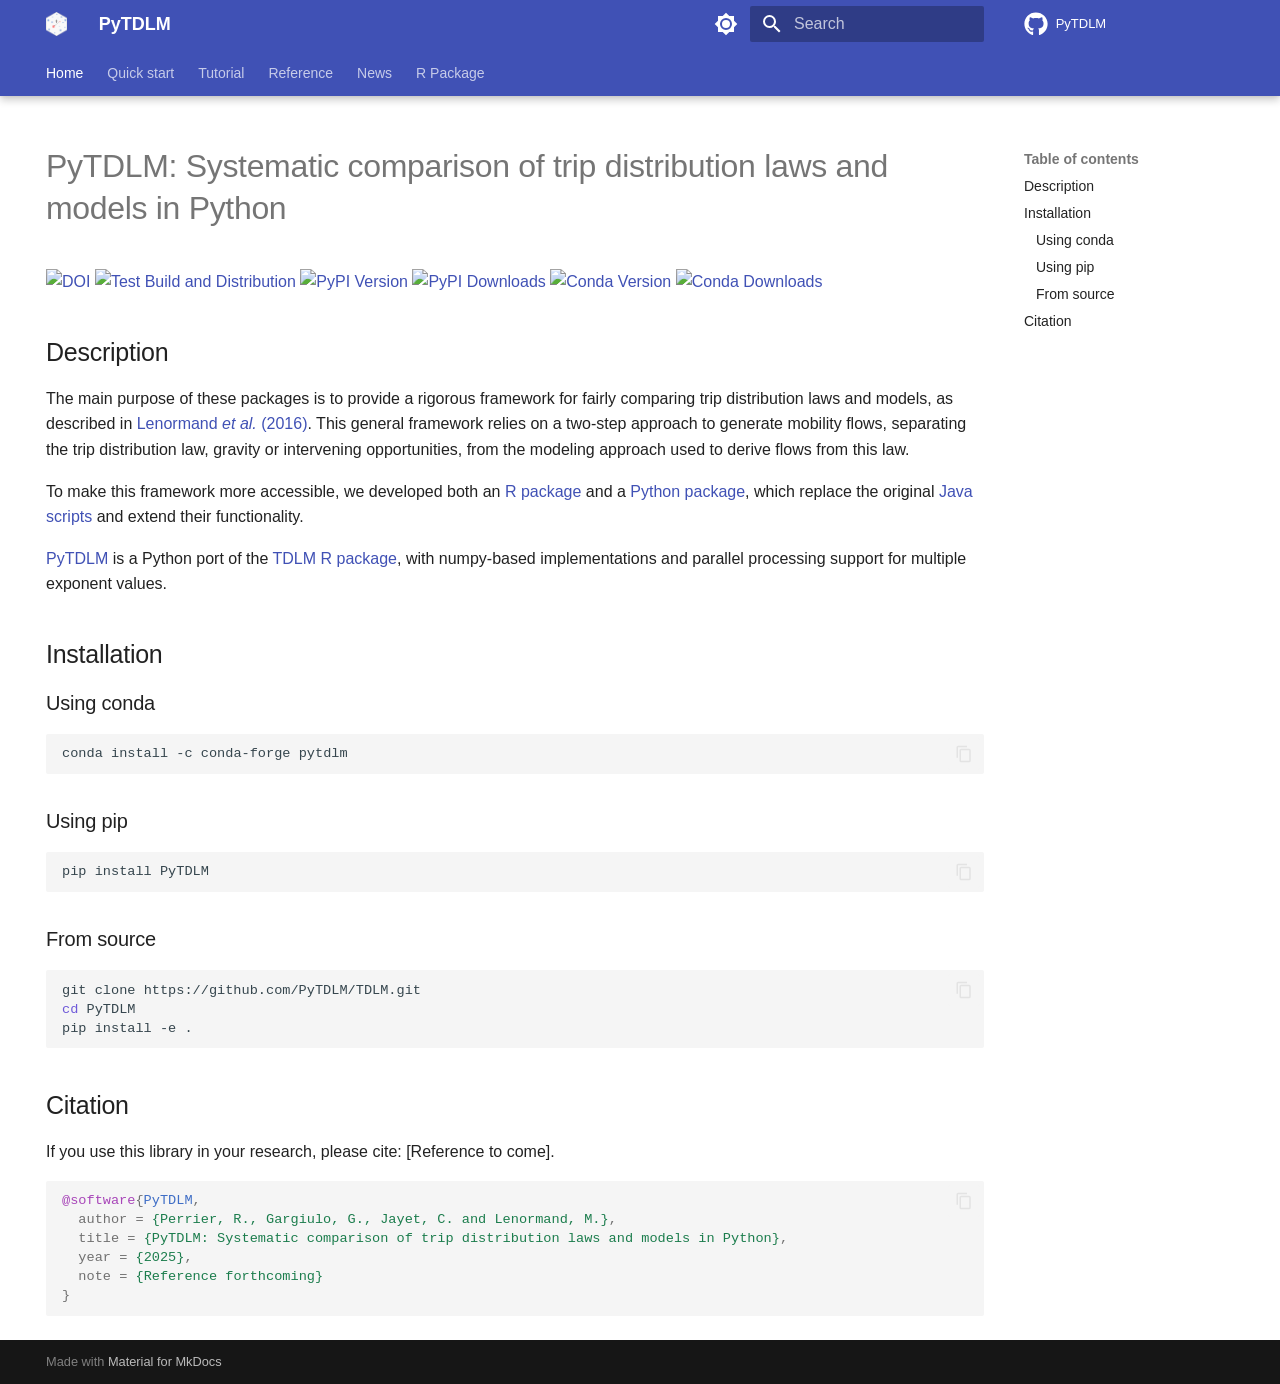
==== commit cdd1c034: "Deployed 70caafd with MkDocs version: 1.6.1" ====
--- a/index.html
+++ b/index.html
@@ -19,7 +19,7 @@
       
       
       <link rel="icon" href="assets/logo.png">
-      <meta name="generator" content="mkdocs-1.6.1, mkdocs-material-9.7.6">
+      <meta name="generator" content="mkdocs-1.6.1, mkdocs-material-9.7.7">
     
     
       
@@ -27,7 +27,7 @@
       
     
     
-      <link rel="stylesheet" href="assets/stylesheets/main.484c7ddc.min.css">
+      <link rel="stylesheet" href="assets/stylesheets/main.ec1eaa64.min.css">
       
         
         <link rel="stylesheet" href="assets/stylesheets/palette.ab4e12ef.min.css">
@@ -785,7 +785,7 @@
 
 <h1 id="pytdlm-systematic-comparison-of-trip-distribution-laws-and-models-in-python">PyTDLM: Systematic comparison of trip distribution laws and models in Python<a class="headerlink" href="#pytdlm-systematic-comparison-of-trip-distribution-laws-and-models-in-python" title="Permanent link">&para;</a></h1>
 <!-- badges: start -->
-<p><a href="https://doi.org/10.5281/zenodo.17497560"><img alt="DOI" src="https://zenodo.org/badge/994614362.svg" /></a>
+<p><a href="https://doi.org/10.5281/zenodo.17497560"><img alt="DOI" src="https://zenodo.org/badge/DOI/10.5281/zenodo.17497560.svg" /></a>
 <a href="https://github.com/RTDLM/PyTDLM/actions/workflows/test-builds.yml"><img alt="Test Build and Distribution" src="https://github.com/RTDLM/PyTDLM/actions/workflows/test-builds.yml/badge.svg" /></a>
 <a href="https://pypi.org/project/pytdlm"><img alt="PyPI Version" src="https://img.shields.io/pypi/v/pytdlm.svg" /></a>
 <a href="https://pypistats.org/packages/pytdlm"><img alt="PyPI Downloads" src="https://img.shields.io/pypi/dm/pytdlm.svg" /></a>
@@ -886,7 +886,7 @@
       <script id="__config" type="application/json">{"annotate": null, "base": ".", "features": ["navigation.tabs", "navigation.tabs.sticky", "content.code.copy"], "search": "assets/javascripts/workers/search.2c215733.min.js", "tags": null, "translations": {"clipboard.copied": "Copied to clipboard", "clipboard.copy": "Copy to clipboard", "search.result.more.one": "1 more on this page", "search.result.more.other": "# more on this page", "search.result.none": "No matching documents", "search.result.one": "1 matching document", "search.result.other": "# matching documents", "search.result.placeholder": "Type to start searching", "search.result.term.missing": "Missing", "select.version": "Select version"}, "version": null}</script>
     
     
-      <script src="assets/javascripts/bundle.79ae519e.min.js"></script>
+      <script src="assets/javascripts/bundle.d7400e89.min.js"></script>
       
     
   </body>
